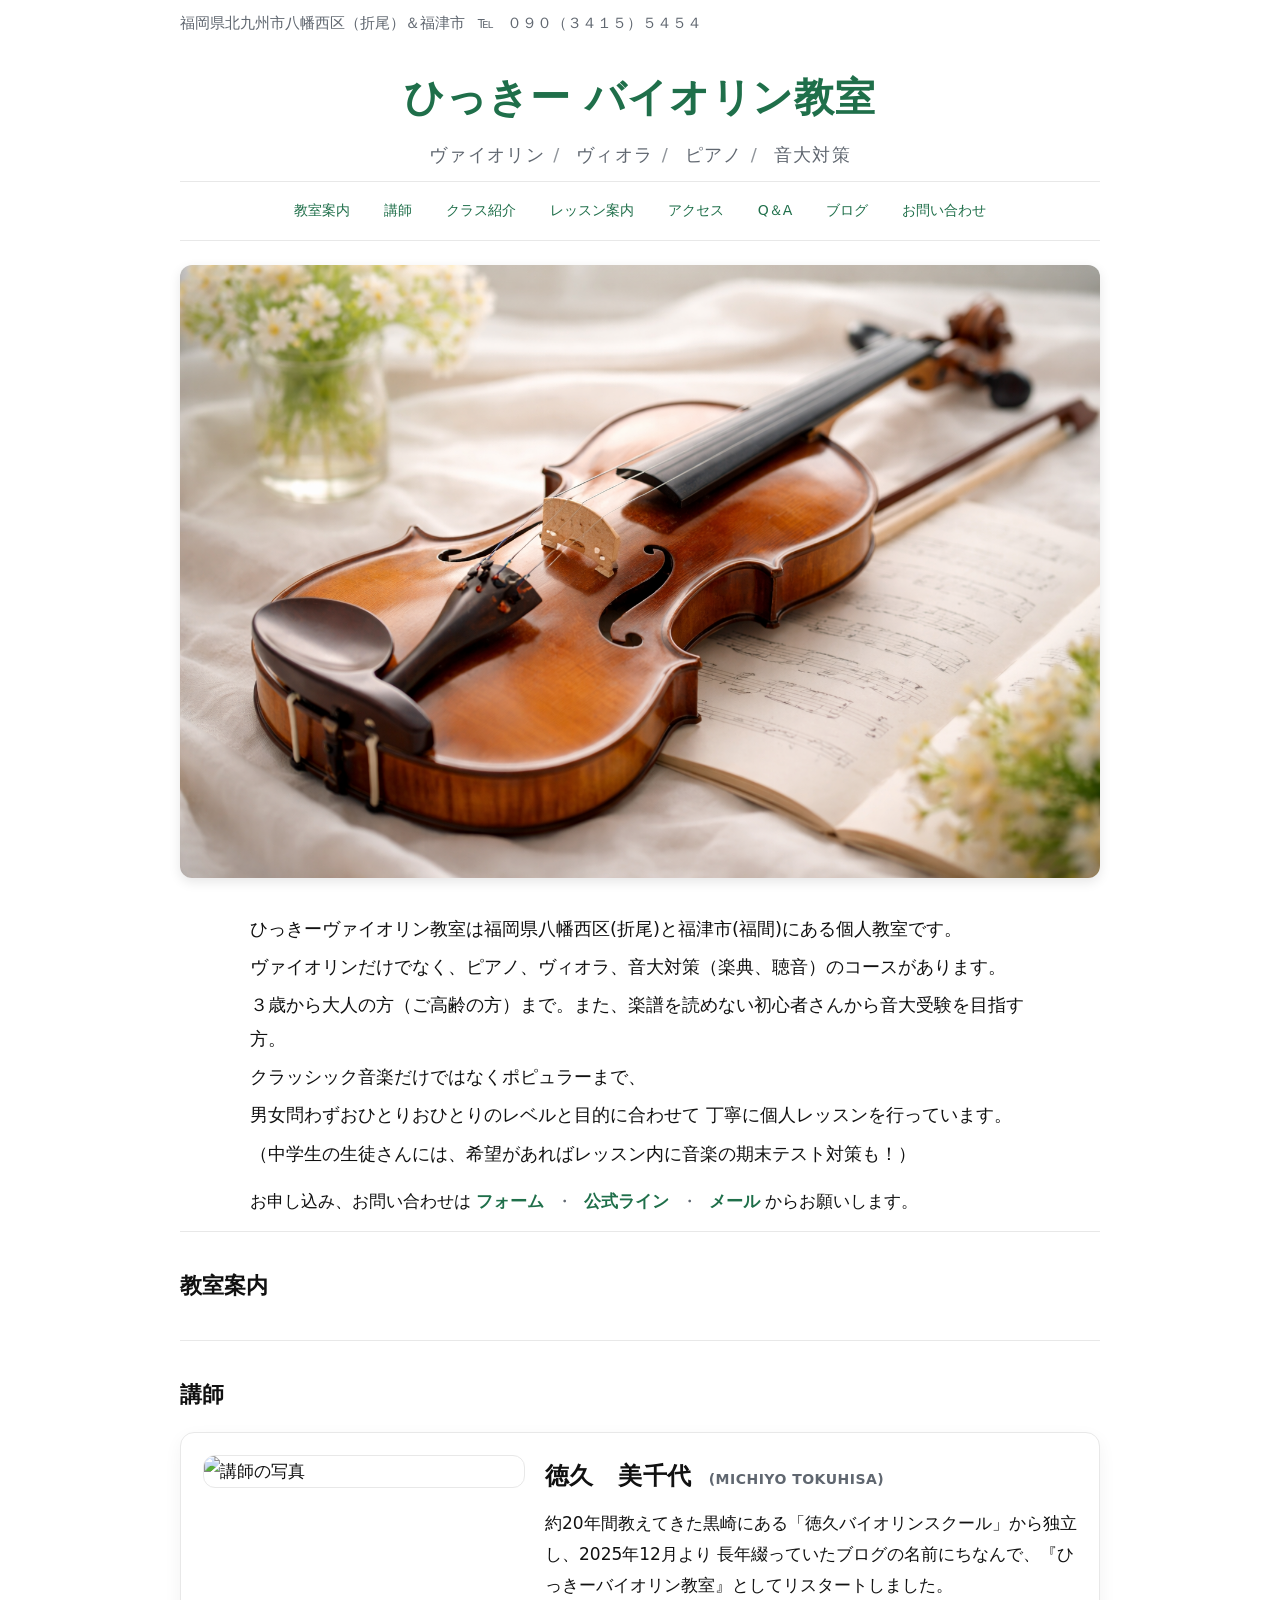
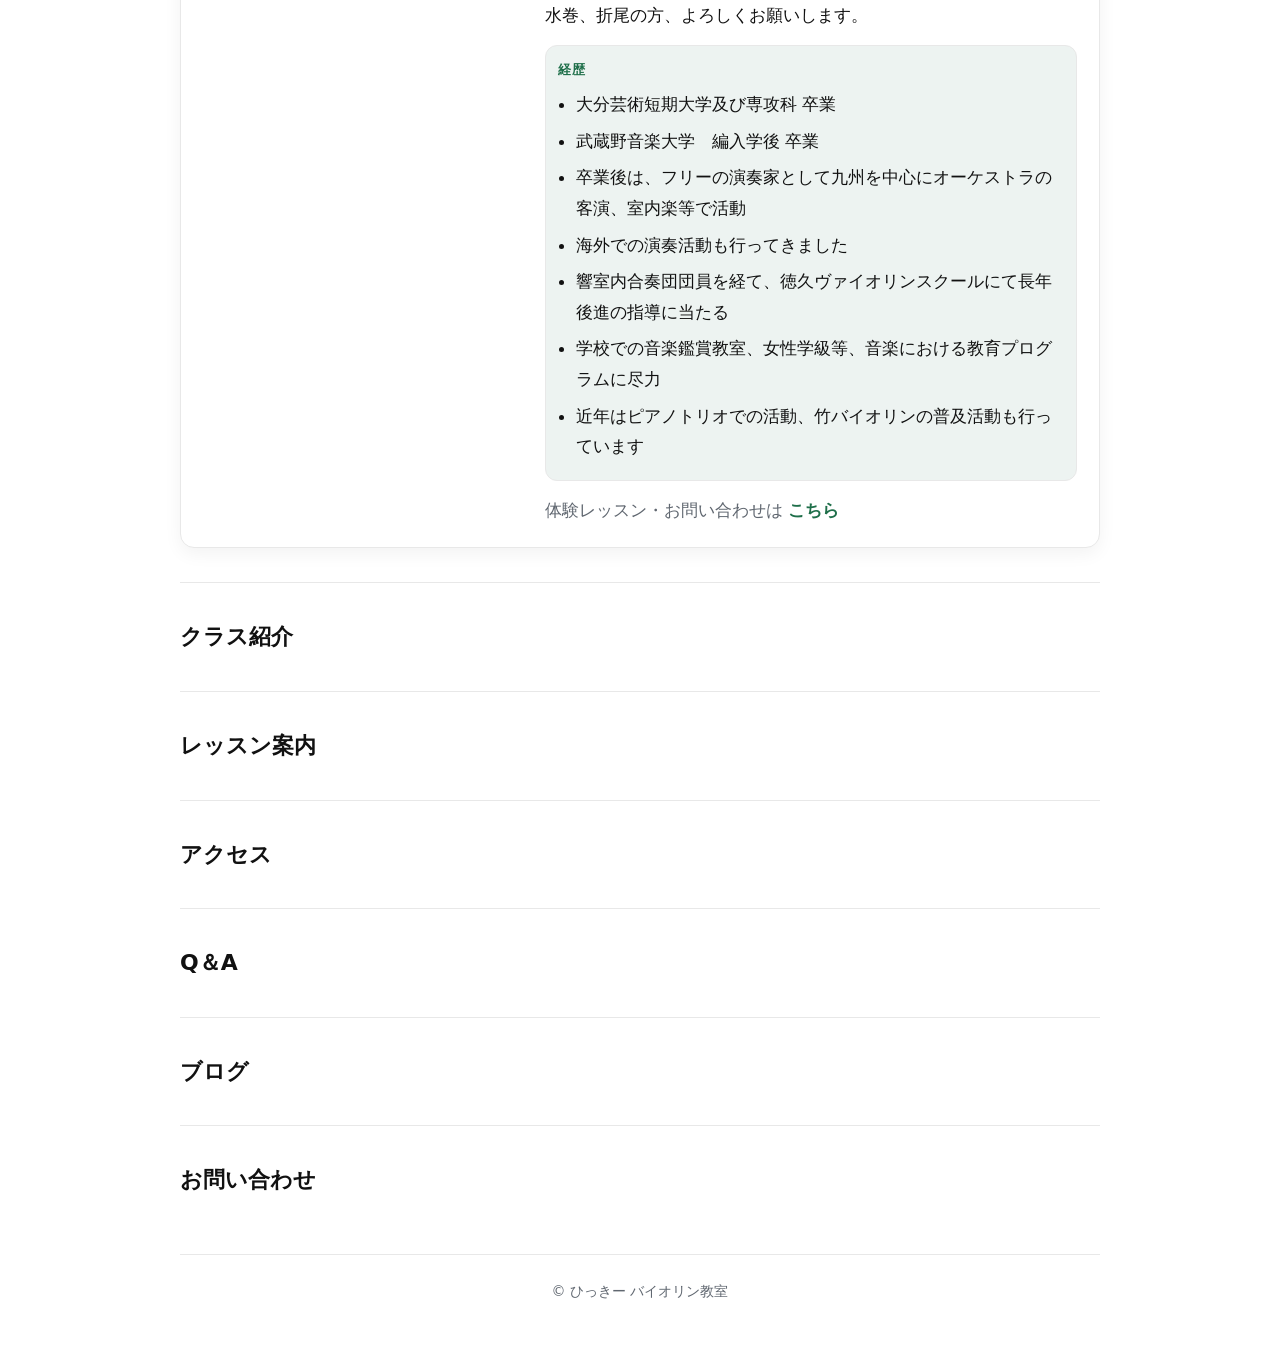
==== HP_violin/index.html @ 0fc48d3d "Add files via upload" ====
<!doctype html>
<html lang="ja">
<head>
  <meta charset="utf-8" />
  <meta name="viewport" content="width=device-width, initial-scale=1" />
  <title>ひっきー バイオリン教室</title>
  <link rel="stylesheet" href="style.css" />
</head>

<body>
  <!-- PDF上部の一行 -->
  <div class="topline">
    <span>福岡県北九州市八幡西区（折尾）＆福津市</span>
    <span class="sep">℡</span>
    <a href="tel:09034155454">０９０（３４１５）５４５４</a>
  </div>

  <main class="wrap">
    <!-- タイトル -->
    <header class="hero" id="top">
    <h1 class="title">ひっきー バイオリン教室</h1>
    <p class="course-line">
        <span>ヴァイオリン</span><span class="dot">/</span>
        <span>ヴィオラ</span><span class="dot">/</span>
        <span>ピアノ</span><span class="dot">/</span>
        <span>音大対策</span>
    </p>


    </header>

    <!-- 固定タブ（ここが常に表示される） -->
    <div class="tabbar" role="navigation" aria-label="ページ内メニュー">
    <nav class="menu">
        <a href="#about">教室案内</a>
        <a href="#teacher">講師</a>
        <a href="#classes">クラス紹介</a>
        <a href="#lesson">レッスン案内</a>
        <a href="#access">アクセス</a>
        <a href="#qa">Q＆A</a>
        <a href="#blog">ブログ</a>
        <a href="#contact">お問い合わせ</a>
    </nav>
    </div>

      <!-- バイオリン画像 -->
    <div class="hero-image">
    <img src="image/top_violin.png" alt="バイオリン">
    </div>

      <!-- PDFの導入文（改行多めで寄せる） -->
      <div class="intro">
        <p>
          ひっきーヴァイオリン教室は福岡県八幡西区(折尾)と福津市(福間)にある個人教室です。<br>
          ヴァイオリンだけでなく、ピアノ、ヴィオラ、音大対策（楽典、聴音）のコースがあります。<br>
          ３歳から大人の方（ご高齢の方）まで。また、楽譜を読めない初心者さんから音大受験を目指す方。<br>
          クラッシック音楽だけではなくポピュラーまで、<br>
          男女問わずおひとりおひとりのレベルと目的に合わせて
          丁寧に個人レッスンを行っています。<br>
          （中学生の生徒さんには、希望があればレッスン内に音楽の期末テスト対策も！）
        </p>

        <p class="contactline">
          お申し込み、お問い合わせは
          <a href="#contact">フォーム</a>
          <span class="dot">・</span>
          <a href="#contact">公式ライン</a>
          <span class="dot">・</span>
          <a href="mailto:example@example.com">メール</a>
          からお願いします。
        </p>
      </div>
    </header>

    <!-- 以降：未完成項目はタイトルだけ -->
    <section id="about" class="section">
      <h2>教室案内</h2>
    </section>

    <section id="teacher" class="section">
      <h2>講師</h2>

      <div class="teacher-card">
        <div class="teacher-photo" aria-hidden="true">
          <img src="image/teacher.jpg" alt="講師の写真">
        </div>

        <div class="teacher-body">
          <p class="teacher-name">
            徳久　美千代 <span class="teacher-en">(MICHIYO TOKUHISA)</span>
          </p>

          <p class="teacher-lead">
            約20年間教えてきた黒崎にある「徳久バイオリンスクール」から独立し、2025年12月より
            長年綴っていたブログの名前にちなんで、『ひっきーバイオリン教室』としてリスタートしました。<br>
            水巻、折尾の方、よろしくお願いします。
          </p>

          <div class="teacher-block">
            <p class="teacher-label">経歴</p>
            <ul class="teacher-list">
              <li>大分芸術短期大学及び専攻科 卒業</li>
              <li>武蔵野音楽大学　編入学後 卒業</li>
              <li>卒業後は、フリーの演奏家として九州を中心にオーケストラの客演、室内楽等で活動</li>
              <li>海外での演奏活動も行ってきました</li>
              <li>響室内合奏団団員を経て、徳久ヴァイオリンスクールにて長年後進の指導に当たる</li>
              <li>学校での音楽鑑賞教室、女性学級等、音楽における教育プログラムに尽力</li>
              <li>近年はピアノトリオでの活動、竹バイオリンの普及活動も行っています</li>
            </ul>
          </div>

          <p class="teacher-cta">
            体験レッスン・お問い合わせは <a href="#contact">こちら</a>
          </p>
        </div>
      </div>
    </section>


    <section id="classes" class="section">
      <h2>クラス紹介</h2>
    </section>

    <section id="lesson" class="section">
      <h2>レッスン案内</h2>
    </section>

    <section id="access" class="section">
      <h2>アクセス</h2>
    </section>

    <section id="qa" class="section">
      <h2>Q＆A</h2>
    </section>

    <section id="blog" class="section">
      <h2>ブログ</h2>
    </section>

    <section id="contact" class="section">
      <h2>お問い合わせ</h2>
    </section>

    <footer class="footer">
      <p>© ひっきー バイオリン教室</p>
    </footer>
  </main>

  <script>
    // 固定ヘッダーはないけど、リンクジャンプの見切れ対策として一応
    document.querySelectorAll("section[id]").forEach(sec => {
      sec.style.scrollMarginTop = "24px";
    });
  </script>
</body>
</html>
---- HP_violin/style.css ----
:root{
  --bg:#ffffff;
  --text:#111111;
  --muted:#606770;
  --line:#e8e8e8;
  --accent:#1f6f4a;   /* 深緑 */
  --max: 920px;
}

html{ scroll-behavior:smooth; }
body{
  margin:0;
  background:var(--bg);
  color:var(--text);
  font-family: system-ui, -apple-system, "Segoe UI", "Noto Sans JP",
               "Hiragino Kaku Gothic ProN", "Yu Gothic", "Meiryo", sans-serif;
  line-height:1.8;
  font-size: 16px; /* ←追加（全体の底上げ） */
}

/* PDF上部の一行 */
.topline{
  max-width:var(--max);
  margin:0 auto;
  padding:10px 16px 0;
  font-size:15px;
  color:var(--muted);
}
.topline a{ color:inherit; text-decoration:none; }
.topline a:hover{ text-decoration:underline; }
.sep{ margin:0 8px; }
.wrap{
  max-width:var(--max);
  margin:0 auto;
  padding:10px 16px 64px;
}

/* タイトル周り（中央寄せ） */
.hero{
  text-align:center;
  padding-top:8px;
}
.hero-image{
  text-align: center;
  margin: 24px 0;
}
.hero-image img{
  max-width: 100%;
  height: auto;
  border-radius: 12px;
  box-shadow: 0 4px 12px rgba(0,0,0,0.1);
}
.title{
  margin:6px 0 6px;
  font-size:40px;
  letter-spacing:.02em;
  color:var(--accent);
  font-weight:700;
}
.subtitle{
  margin:0 0 8px;
  color:var(--text);
  font-size:18px;
}

/* メニュー（PDFみたいに一行リンク） */
/* 固定タブバー */
.tabbar{
  position: sticky;
  top: 0;
  z-index: 50;
  background: rgba(255,255,255,.92);
  backdrop-filter: blur(8px);
  border-top: 1px solid var(--line);
  border-bottom: 1px solid var(--line);
}

/* メニュー（タブ） */
.menu{
  max-width: var(--max);
  margin: 0 auto;
  padding: 10px 16px;
  display: flex;
  flex-wrap: wrap;
  justify-content: center;
  gap: 14px;
  font-size: 14px;
}
.menu a{
  color: var(--accent);
  text-decoration: none;
  padding: 6px 10px;
  border-radius: 999px;
}
.menu a:hover{
  background: rgba(31, 111, 74, 0.1);
  color: var(--accent);
}

/* 固定バーに隠れないように */
.section{
  scroll-margin-top: 72px; /* タブバーの高さ目安 */
}


/* 導入文（読みやすい幅＆中央寄せのまま本文は左寄せ） */
.intro{
  max-width:720px;
  margin:0 auto;
  text-align:left;
  font-size:16px;
}
.intro p{ margin:0 0 12px; }
.contactline{
  margin-top:6px;
  font-size:15px;
}
.contactline a{
  color:var(--accent);
  text-decoration:none;
  font-weight:600;
}
.contactline a:hover{ text-decoration:underline; }
.dot{ margin:0 6px; color:var(--muted); }

/* 下のセクションはタイトルだけ（余白だけ確保） */
.section{
  padding:34px 0;
  border-top:1px solid var(--line);
  text-align:left;
}
.section h2{
  margin:0;
  font-size:22px;
  font-weight:700;
}

/* フッター */
.footer{
  padding-top:24px;
  color:var(--muted);
  font-size:14px;
  border-top:1px solid var(--line);
  margin-top:20px;
}
.footer p{ margin:0; text-align:center; }

.course-line{
  margin: 0 0 10px;
  font-size: 18px;          /* さらに小さめ */
  color: var(--muted);
  letter-spacing: .08em;
}
.course-line .dot{
  margin: 0 8px;
  color: color-mix(in srgb, var(--muted) 70%, #fff);
}

/* PC表示だけ：改行は残しつつ、読みやすく整える */
@media (min-width: 900px){
  body { font-size: 17px; }   /* PCは少し大きく */

  .intro{
    font-size: 18px;      /* 17〜19で好み調整OK */
    line-height: 1.9;     /* 少しゆったり */
  }

  /* 段落間の余白を整える（詰めすぎない） */
  .intro p{
    margin: 0 0 14px;
  }

  /* <br> は残す。ただし“改行の間隔”を少しだけ詰める */
  .intro br{
    display: block;
    content: "";
    margin-top: 4px;      /* 3〜6pxで調整 */
  }

  /* 導入文が長いので、最大幅を少し広げて読みやすく */
  .intro{
    max-width: 780px;     /* 720→少し広げる */
  }

  .contactline{
    font-size: 17px;     /* 16〜18で好み調整 */
    line-height: 1.9;
  }
  .contactline a{
    font-weight: 700;    /* 少し強くして目に入りやすく */
  }
}

/* --- Teacher section --- */
.teacher-card{
  margin-top: 18px;
  display: grid;
  gap: 18px;
  align-items: start;
  padding: 18px;
  border: 1px solid var(--line);
  border-radius: 14px;
  background: #fff;
  box-shadow: 0 6px 18px rgba(0,0,0,.05);
}

.teacher-photo img{
  width: 100%;
  height: auto;
  display: block;
  border-radius: 12px;
  border: 1px solid var(--line);
}

.teacher-name{
  margin: 0 0 10px;
  font-weight: 800;
  letter-spacing: .02em;
  font-size: 22px;
}

.teacher-en{
  font-weight: 700;
  color: var(--muted);
  font-size: 14px;
  margin-left: 8px;
}

.teacher-lead{
  margin: 0 0 14px;
  color: var(--text);
}

.teacher-block{
  padding: 12px 12px;
  border: 1px solid var(--line);
  border-radius: 12px;
  background: color-mix(in srgb, #fff 92%, var(--accent));
}

.teacher-label{
  margin: 0 0 8px;
  font-weight: 800;
  color: var(--accent);
  letter-spacing: .06em;
  font-size: 13px;
}

.teacher-list{
  margin: 0;
  padding-left: 18px;
  color: var(--text);
}

.teacher-list li{
  margin: 0 0 6px;
}

.teacher-cta{
  margin: 14px 0 0;
  color: var(--muted);
}

.teacher-cta a{
  color: var(--accent);
  font-weight: 700;
  text-decoration: none;
}
.teacher-cta a:hover{ text-decoration: underline; }

@media (min-width: 900px){
  .teacher-card{
    grid-template-columns: 320px 1fr;
    padding: 22px;
    gap: 22px;
  }
  .teacher-name{ font-size: 24px; }
}
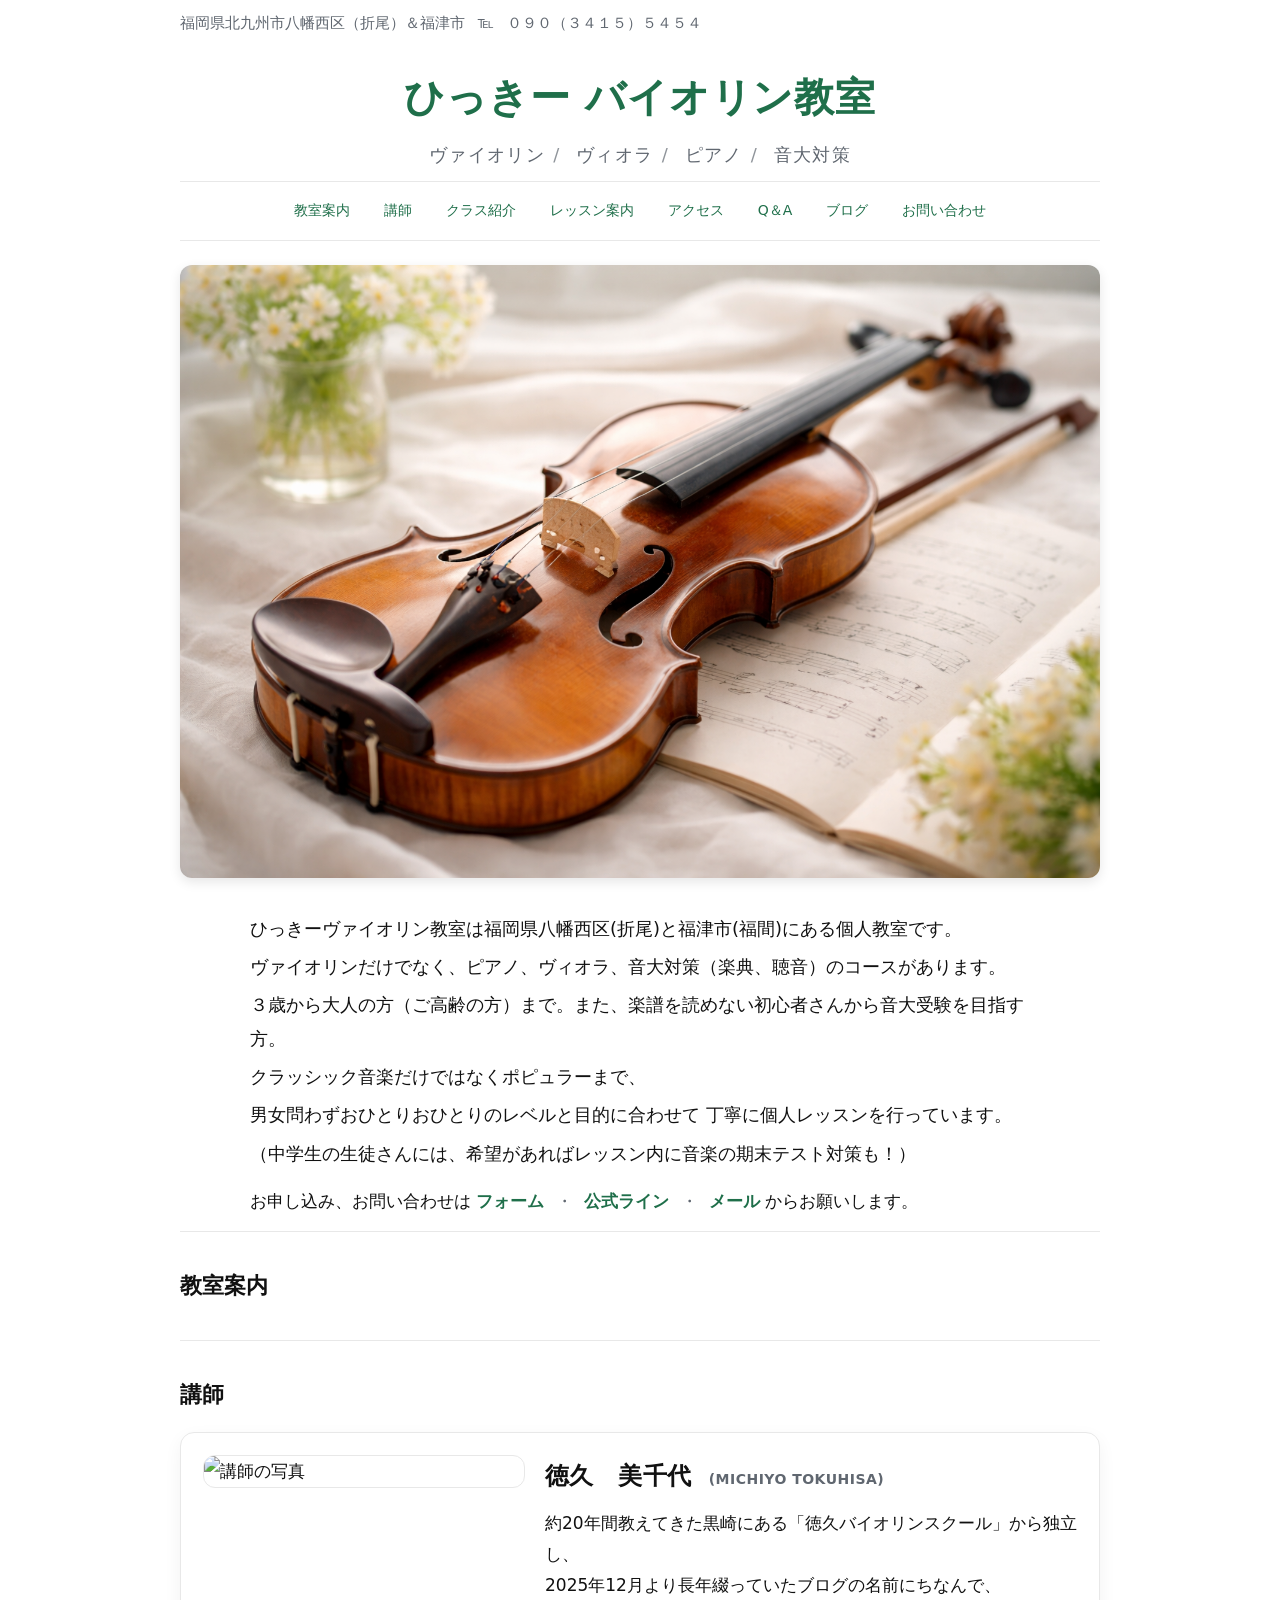
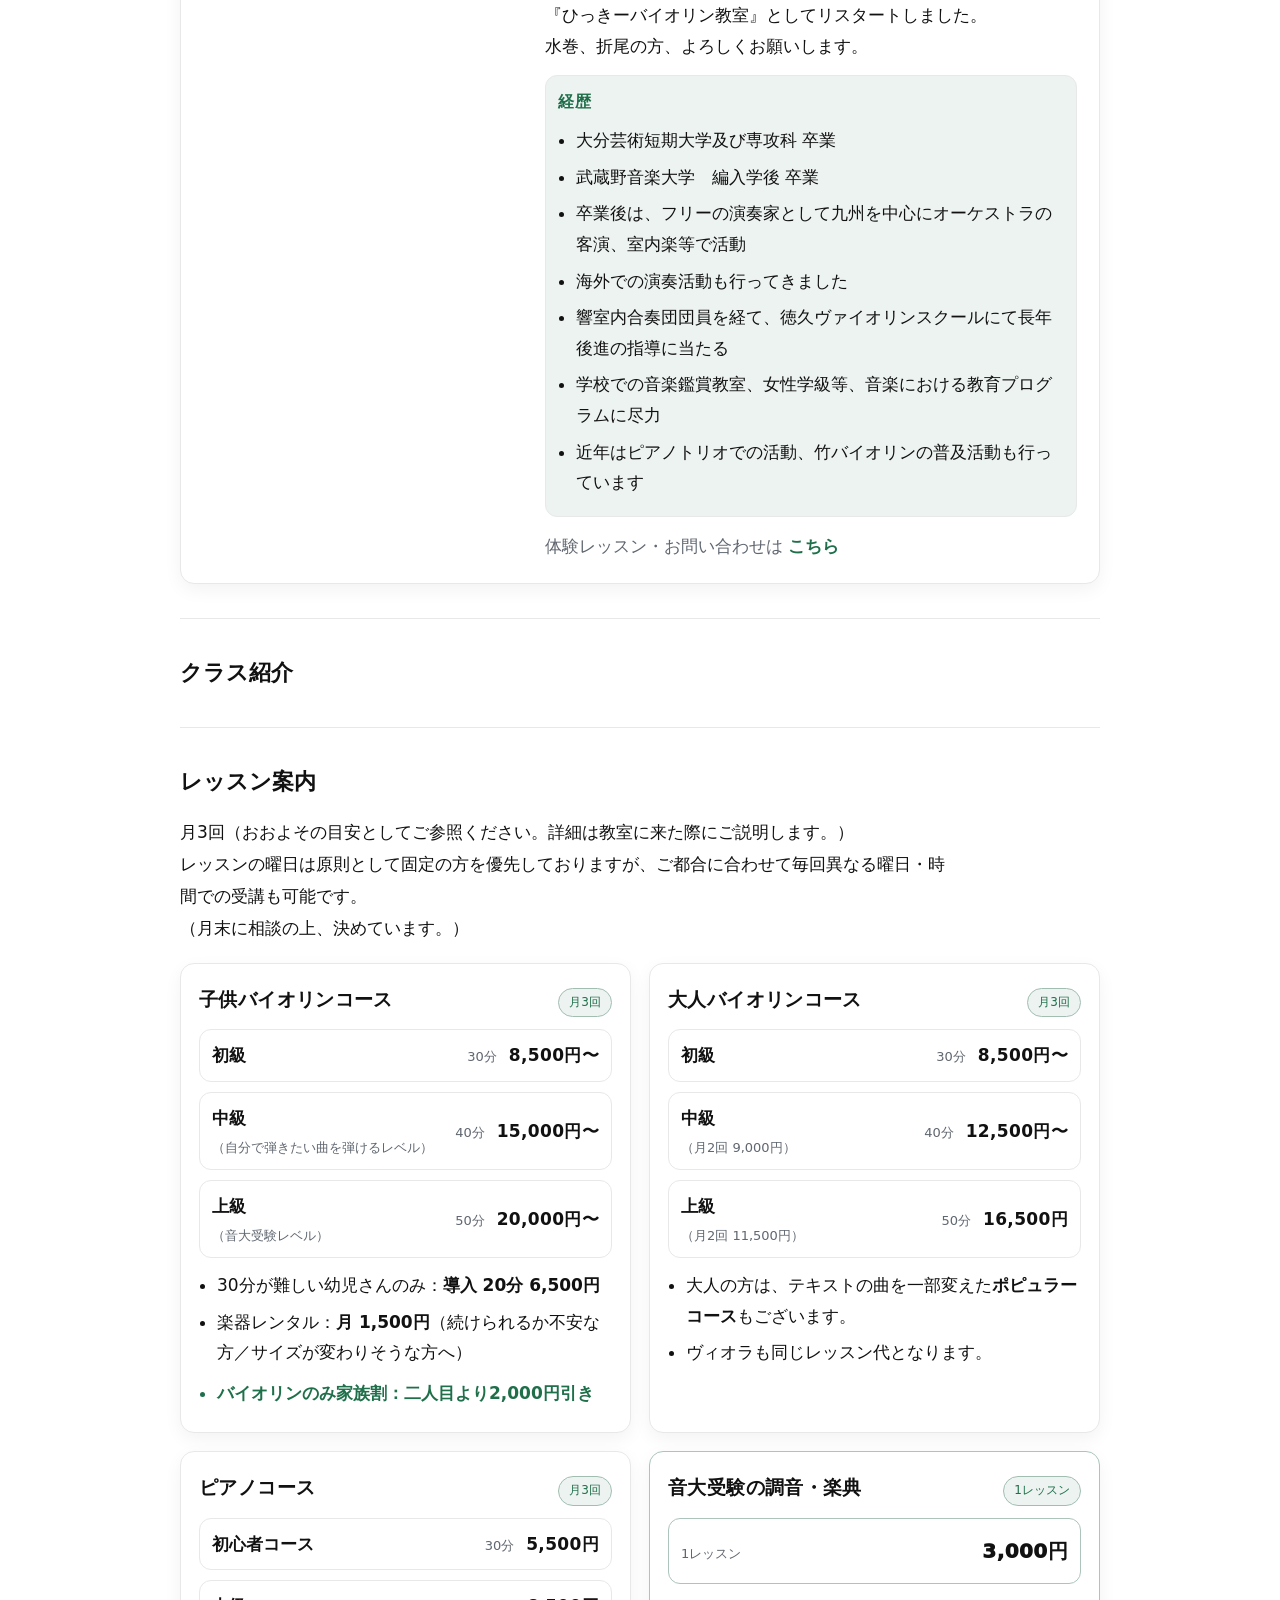
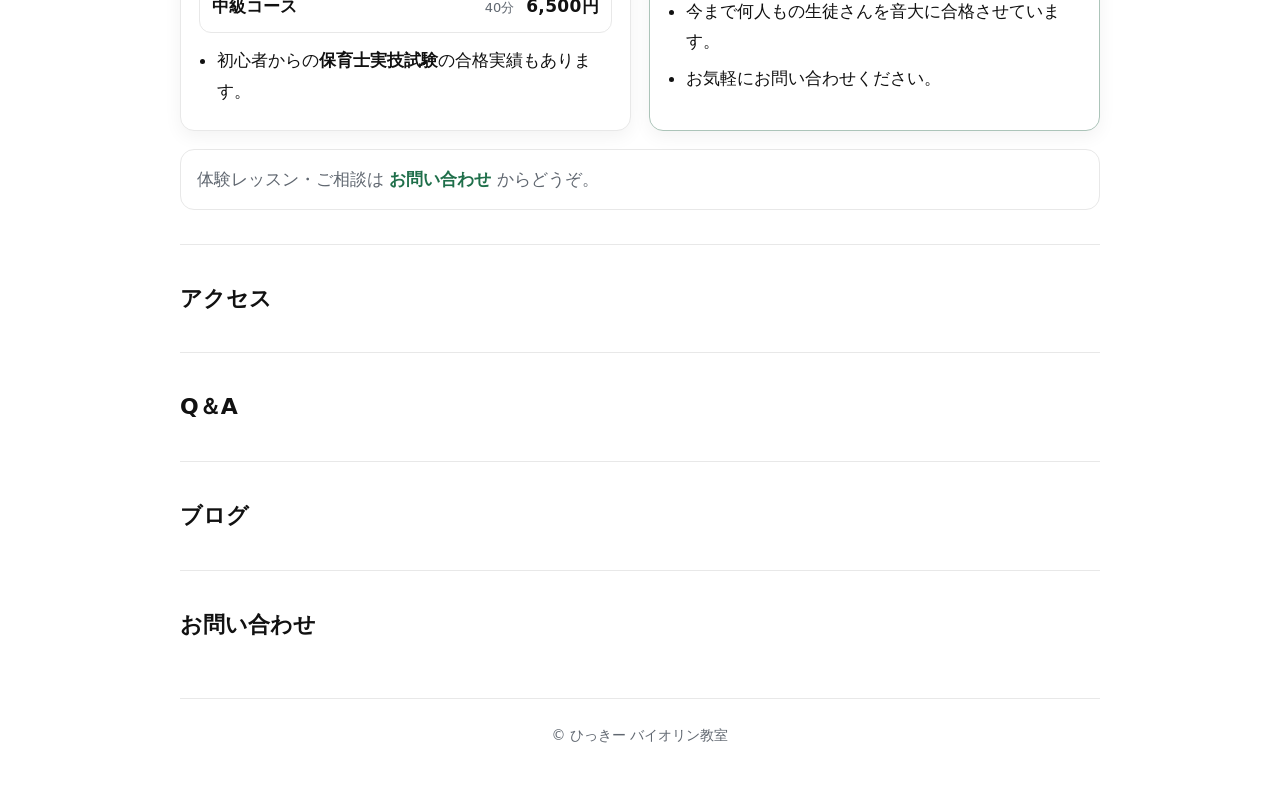
==== commit 10268aee: "レッスン代を作成" ====
--- a/HP_violin/index.html
+++ b/HP_violin/index.html
@@ -91,8 +91,9 @@
           </p>
 
           <p class="teacher-lead">
-            約20年間教えてきた黒崎にある「徳久バイオリンスクール」から独立し、2025年12月より
-            長年綴っていたブログの名前にちなんで、『ひっきーバイオリン教室』としてリスタートしました。<br>
+            約20年間教えてきた黒崎にある「徳久バイオリンスクール」から独立し、<br>
+            2025年12月より長年綴っていたブログの名前にちなんで、<br>
+            『ひっきーバイオリン教室』としてリスタートしました。<br>
             水巻、折尾の方、よろしくお願いします。
           </p>
 
@@ -123,7 +124,171 @@
 
     <section id="lesson" class="section">
       <h2>レッスン案内</h2>
-    </section>
+
+      <div class="lesson-wrap">
+        <p class="lesson-lead">
+          月3回（おおよその目安としてご参照ください。詳細は教室に来た際にご説明します。）<br>
+          レッスンの曜日は原則として固定の方を優先しておりますが、ご都合に合わせて毎回異なる曜日・時間での受講も可能です。<br>
+          （月末に相談の上、決めています。）
+        </p>
+
+        <div class="lesson-grid">
+          <!-- 子供 -->
+          <article class="lesson-card">
+            <div class="lesson-head">
+              <h3>子供バイオリンコース</h3>
+              <span class="badge">月3回</span>
+            </div>
+
+            <div class="price-table">
+              <div class="price-row">
+                <div class="price-left">
+                  <div class="price-title">初級</div>
+                </div>
+                <div class="price-right">
+                  <span class="price-time">30分</span>
+                  <span class="price-money">8,500円〜</span>
+                </div>
+              </div>
+
+              <div class="price-row">
+                <div class="price-left">
+                  <div class="price-title">中級</div>
+                  <div class="price-note">（自分で弾きたい曲を弾けるレベル）</div>
+                </div>
+                <div class="price-right">
+                  <span class="price-time">40分</span>
+                  <span class="price-money">15,000円〜</span>
+                </div>
+              </div>
+
+              <div class="price-row">
+                <div class="price-left">
+                  <div class="price-title">上級</div>
+                  <div class="price-note">（音大受験レベル）</div>
+                </div>
+                <div class="price-right">
+                  <span class="price-time">50分</span>
+                  <span class="price-money">20,000円〜</span>
+                </div>
+              </div>
+            </div>
+
+            <ul class="lesson-notes">
+              <li>30分が難しい幼児さんのみ：<b>導入 20分 6,500円</b></li>
+              <li>楽器レンタル：<b>月 1,500円</b>（続けられるか不安な方／サイズが変わりそうな方へ）</li>
+              <li class="strong">バイオリンのみ家族割：<b>二人目より2,000円引き</b></li>
+            </ul>
+          </article>
+
+          <!-- 大人 -->
+          <article class="lesson-card">
+            <div class="lesson-head">
+              <h3>大人バイオリンコース</h3>
+              <span class="badge">月3回</span>
+            </div>
+
+            <div class="price-table">
+              <div class="price-row">
+                <div class="price-left">
+                  <div class="price-title">初級</div>
+                </div>
+                <div class="price-right">
+                  <span class="price-time">30分</span>
+                  <span class="price-money">8,500円〜</span>
+                </div>
+              </div>
+
+              <div class="price-row">
+                <div class="price-left">
+                  <div class="price-title">中級</div>
+                  <div class="price-note">（月2回 9,000円）</div>
+                </div>
+                <div class="price-right">
+                  <span class="price-time">40分</span>
+                  <span class="price-money">12,500円〜</span>
+                </div>
+              </div>
+
+              <div class="price-row">
+                <div class="price-left">
+                  <div class="price-title">上級</div>
+                  <div class="price-note">（月2回 11,500円）</div>
+                </div>
+                <div class="price-right">
+                  <span class="price-time">50分</span>
+                  <span class="price-money">16,500円</span>
+                </div>
+              </div>
+            </div>
+
+            <ul class="lesson-notes">
+              <li>大人の方は、テキストの曲を一部変えた<b>ポピュラーコース</b>もございます。</li>
+              <li>ヴィオラも同じレッスン代となります。</li>
+            </ul>
+          </article>
+
+          <!-- ピアノ -->
+          <article class="lesson-card">
+            <div class="lesson-head">
+              <h3>ピアノコース</h3>
+              <span class="badge">月3回</span>
+            </div>
+
+            <div class="price-table">
+              <div class="price-row">
+                <div class="price-left">
+                  <div class="price-title">初心者コース</div>
+                </div>
+                <div class="price-right">
+                  <span class="price-time">30分</span>
+                  <span class="price-money">5,500円</span>
+                </div>
+              </div>
+
+              <div class="price-row">
+                <div class="price-left">
+                  <div class="price-title">中級コース</div>
+                </div>
+                <div class="price-right">
+                  <span class="price-time">40分</span>
+                  <span class="price-money">6,500円</span>
+                </div>
+              </div>
+            </div>
+
+            <ul class="lesson-notes">
+              <li>初心者からの<b>保育士実技試験</b>の合格実績もあります。</li>
+            </ul>
+          </article>
+
+          <!-- 音大対策 -->
+          <article class="lesson-card lesson-card-accent">
+            <div class="lesson-head">
+              <h3>音大受験の調音・楽典</h3>
+              <span class="badge">1レッスン</span>
+            </div>
+
+            <div class="lesson-bigprice">
+              <span class="lesson-bigprice-label">1レッスン</span>
+              <span class="lesson-bigprice-money">3,000円</span>
+            </div>
+
+            <ul class="lesson-notes">
+              <li>今まで何人もの生徒さんを音大に合格させています。</li>
+              <li>お気軽にお問い合わせください。</li>
+            </ul>
+          </article>
+        </div>
+
+        <div class="lesson-cta">
+          <p class="lesson-cta-text">
+            体験レッスン・ご相談は <a href="#contact">お問い合わせ</a> からどうぞ。
+          </p>
+        </div>
+      </div>
+    </section>
+
 
     <section id="access" class="section">
       <h2>アクセス</h2>
--- a/HP_violin/style.css
+++ b/HP_violin/style.css
@@ -240,10 +240,10 @@
 
 .teacher-label{
   margin: 0 0 8px;
-  font-weight: 800;
+  font-weight: 1000;
   color: var(--accent);
   letter-spacing: .06em;
-  font-size: 13px;
+  font-size: 16px;
 }
 
 .teacher-list{
@@ -277,5 +277,179 @@
   .teacher-name{ font-size: 24px; }
 }
 
-
-
+/* --- Lesson section --- */
+.lesson-wrap{
+  margin-top: 14px;
+  max-width: 920px;
+}
+
+.lesson-lead{
+  max-width: 780px;
+  margin: 0 0 18px;
+  color: var(--text);
+  line-height: 1.9;
+}
+
+.lesson-grid{
+  display: grid;
+  gap: 16px;
+}
+
+.lesson-card{
+  border: 1px solid var(--line);
+  border-radius: 14px;
+  background: #fff;
+  padding: 16px;
+  box-shadow: 0 6px 18px rgba(0,0,0,.05);
+}
+
+.lesson-card-accent{
+  border-color: color-mix(in srgb, var(--accent) 30%, var(--line));
+  background: #fff; /* 他と同じ背景 */
+}
+
+
+.lesson-head{
+  display: flex;
+  align-items: baseline;
+  justify-content: space-between;
+  gap: 10px;
+  margin-bottom: 12px;
+}
+
+.lesson-head h3{
+  margin: 0;
+  font-size: 18px;
+  letter-spacing: .02em;
+}
+
+.badge{
+  font-size: 12px;
+  color: var(--accent);
+  border: 1px solid color-mix(in srgb, var(--accent) 35%, var(--line));
+  background: color-mix(in srgb, #fff 92%, var(--accent));
+  padding: 3px 10px;
+  border-radius: 999px;
+  white-space: nowrap;
+}
+
+.price-table{
+  display: grid;
+  gap: 10px;
+  margin-top: 4px;
+}
+
+.price-row{
+  display: flex;
+  justify-content: space-between;
+  align-items: center;
+  gap: 12px;
+  padding: 10px 12px;
+  border: 1px solid var(--line);
+  border-radius: 12px;
+  background: #fff;
+}
+
+.price-left{
+  min-width: 0;
+}
+
+.price-title{
+  font-weight: 800;
+}
+
+.price-note{
+  margin-top: 2px;
+  font-size: 13px;
+  color: var(--muted);
+}
+
+.price-right{
+  display: flex;
+  align-items: baseline;
+  gap: 12px;
+  white-space: nowrap;
+}
+
+.price-time{
+  font-size: 13px;
+  color: var(--muted);
+}
+
+.price-money{
+  font-weight: 900;
+  letter-spacing: .02em;
+}
+
+.lesson-notes{
+  margin: 12px 0 0;
+  padding-left: 18px;
+  color: var(--text);
+}
+
+.lesson-notes li{
+  margin: 0 0 6px;
+}
+
+.lesson-notes .strong{
+  margin-top: 10px;
+  color: var(--accent);
+  font-weight: 800;
+}
+
+.lesson-bigprice{
+  display: flex;
+  align-items: baseline;
+  justify-content: space-between;
+  gap: 10px;
+  padding: 14px 12px;
+  border-radius: 12px;
+  border: 1px solid color-mix(in srgb, var(--accent) 30%, var(--line));
+  background: rgba(255,255,255,.9);
+}
+
+.lesson-bigprice-label{
+  color: var(--muted);
+  font-size: 13px;
+}
+
+.lesson-bigprice-money{
+  font-weight: 1000;
+  font-size: 20px;
+  letter-spacing: .02em;
+}
+
+.lesson-cta{
+  margin-top: 18px;
+  padding: 14px 16px;
+  border: 1px solid var(--line);
+  border-radius: 14px;
+  background: #fff;
+}
+
+.lesson-cta-text{
+  margin: 0;
+  color: var(--muted);
+}
+
+.lesson-cta a{
+  color: var(--accent);
+  font-weight: 800;
+  text-decoration: none;
+}
+.lesson-cta a:hover{ text-decoration: underline; }
+
+@media (min-width: 900px){
+  .lesson-grid{
+    grid-template-columns: 1fr 1fr;
+    gap: 18px;
+  }
+  .lesson-card{
+    padding: 18px;
+  }
+  .lesson-head h3{
+    font-size: 19px;
+  }
+}
+
+
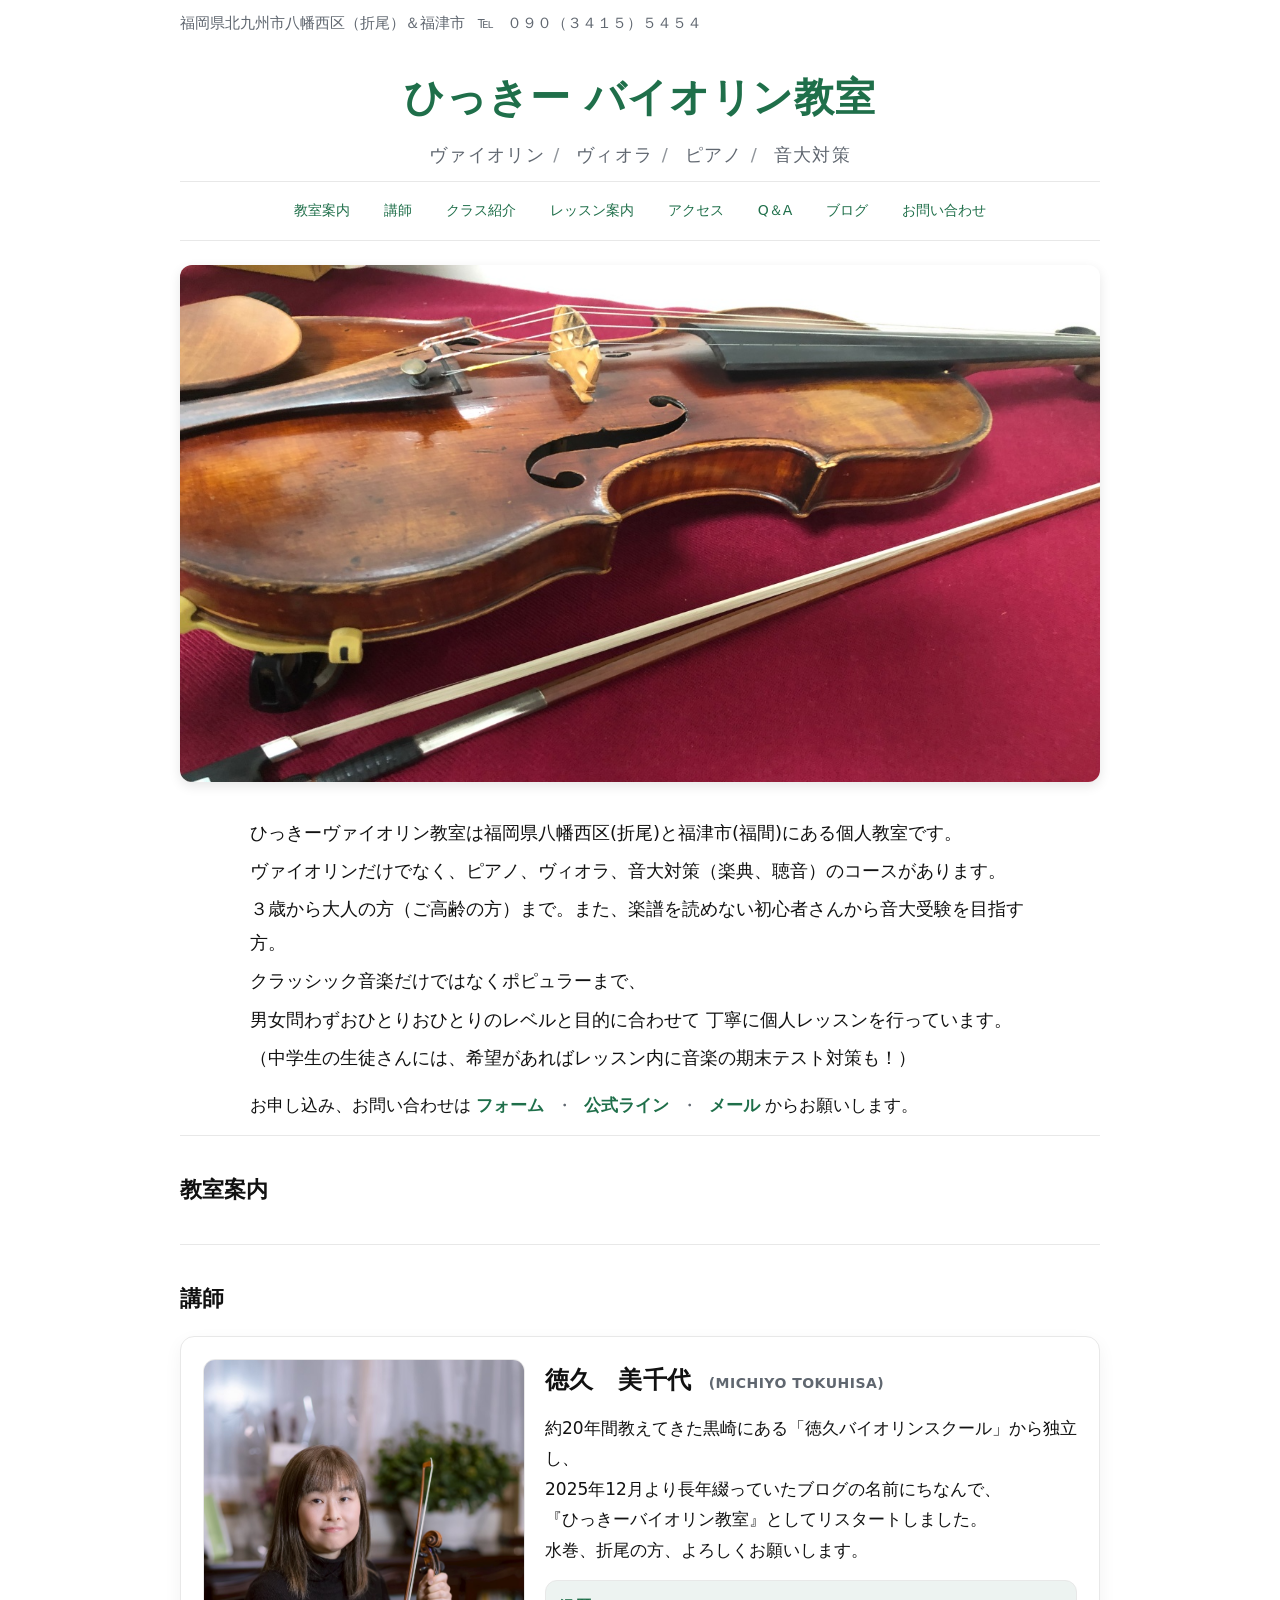
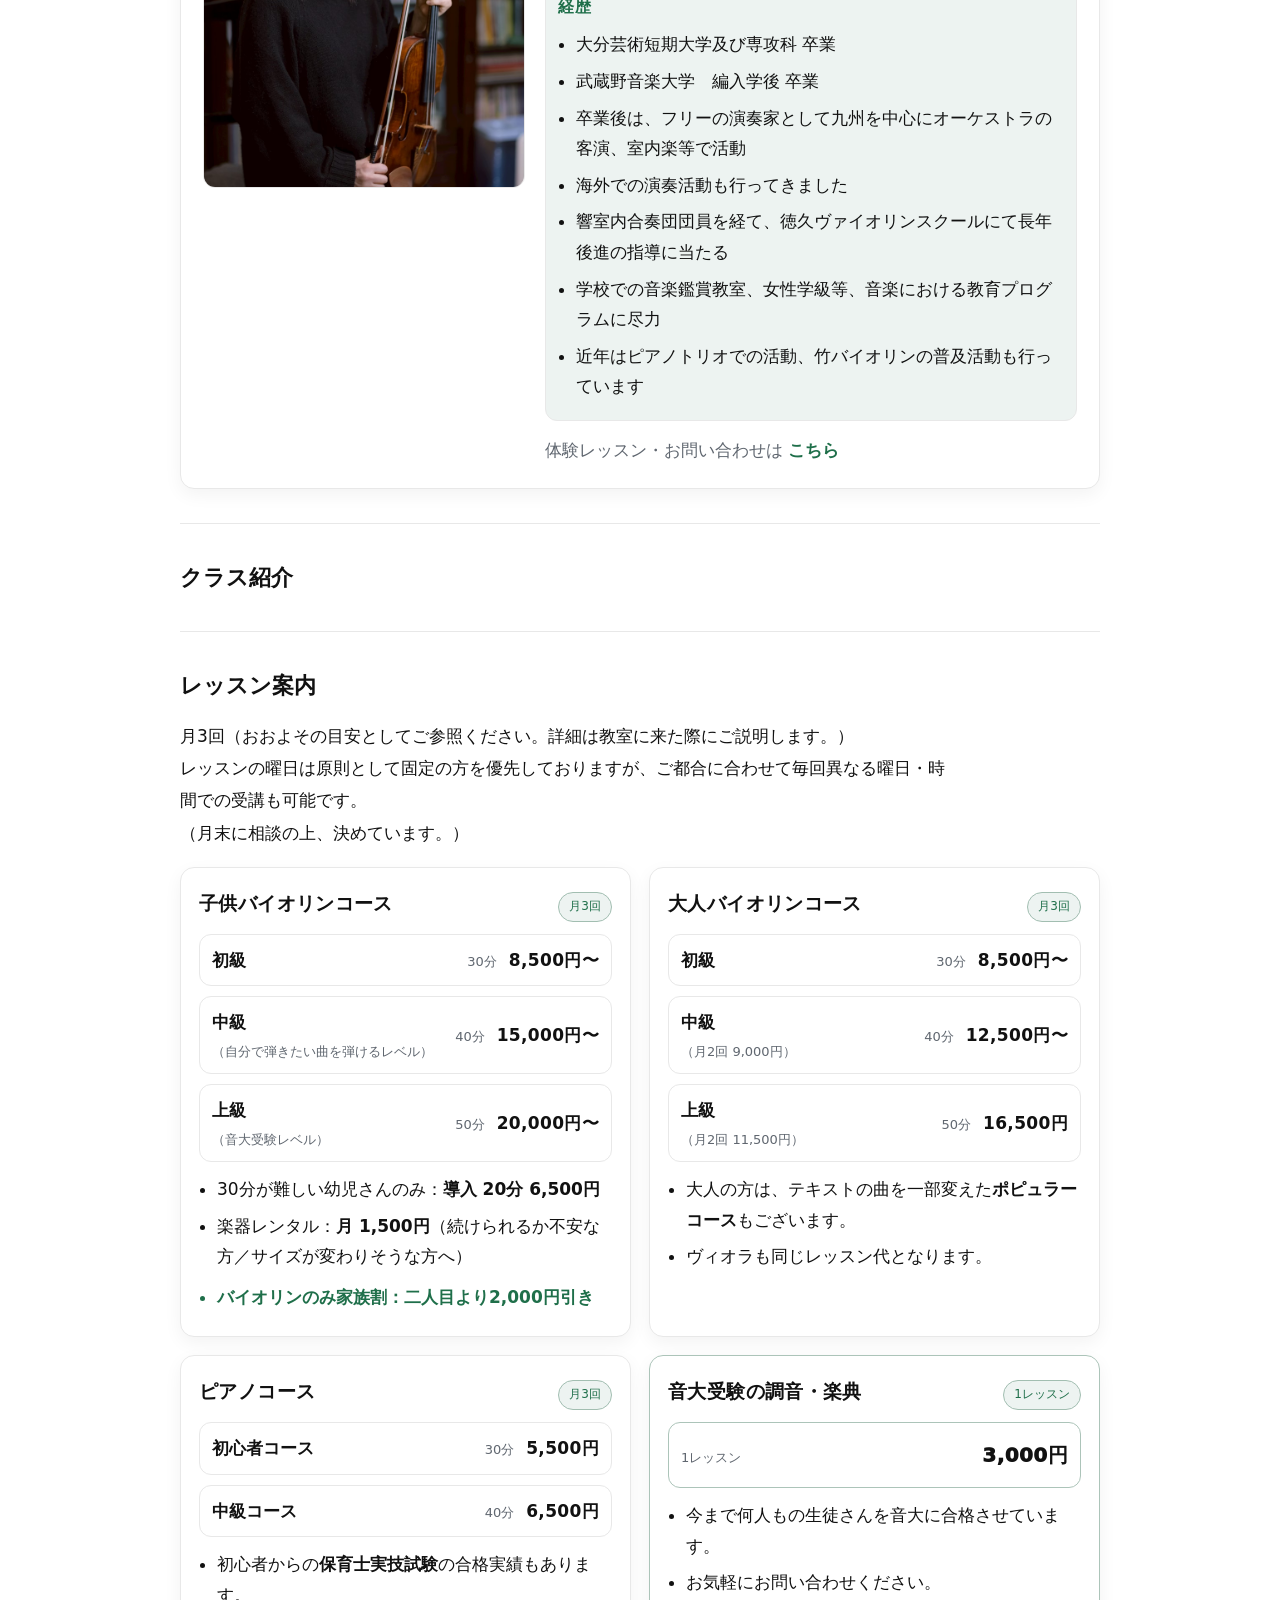
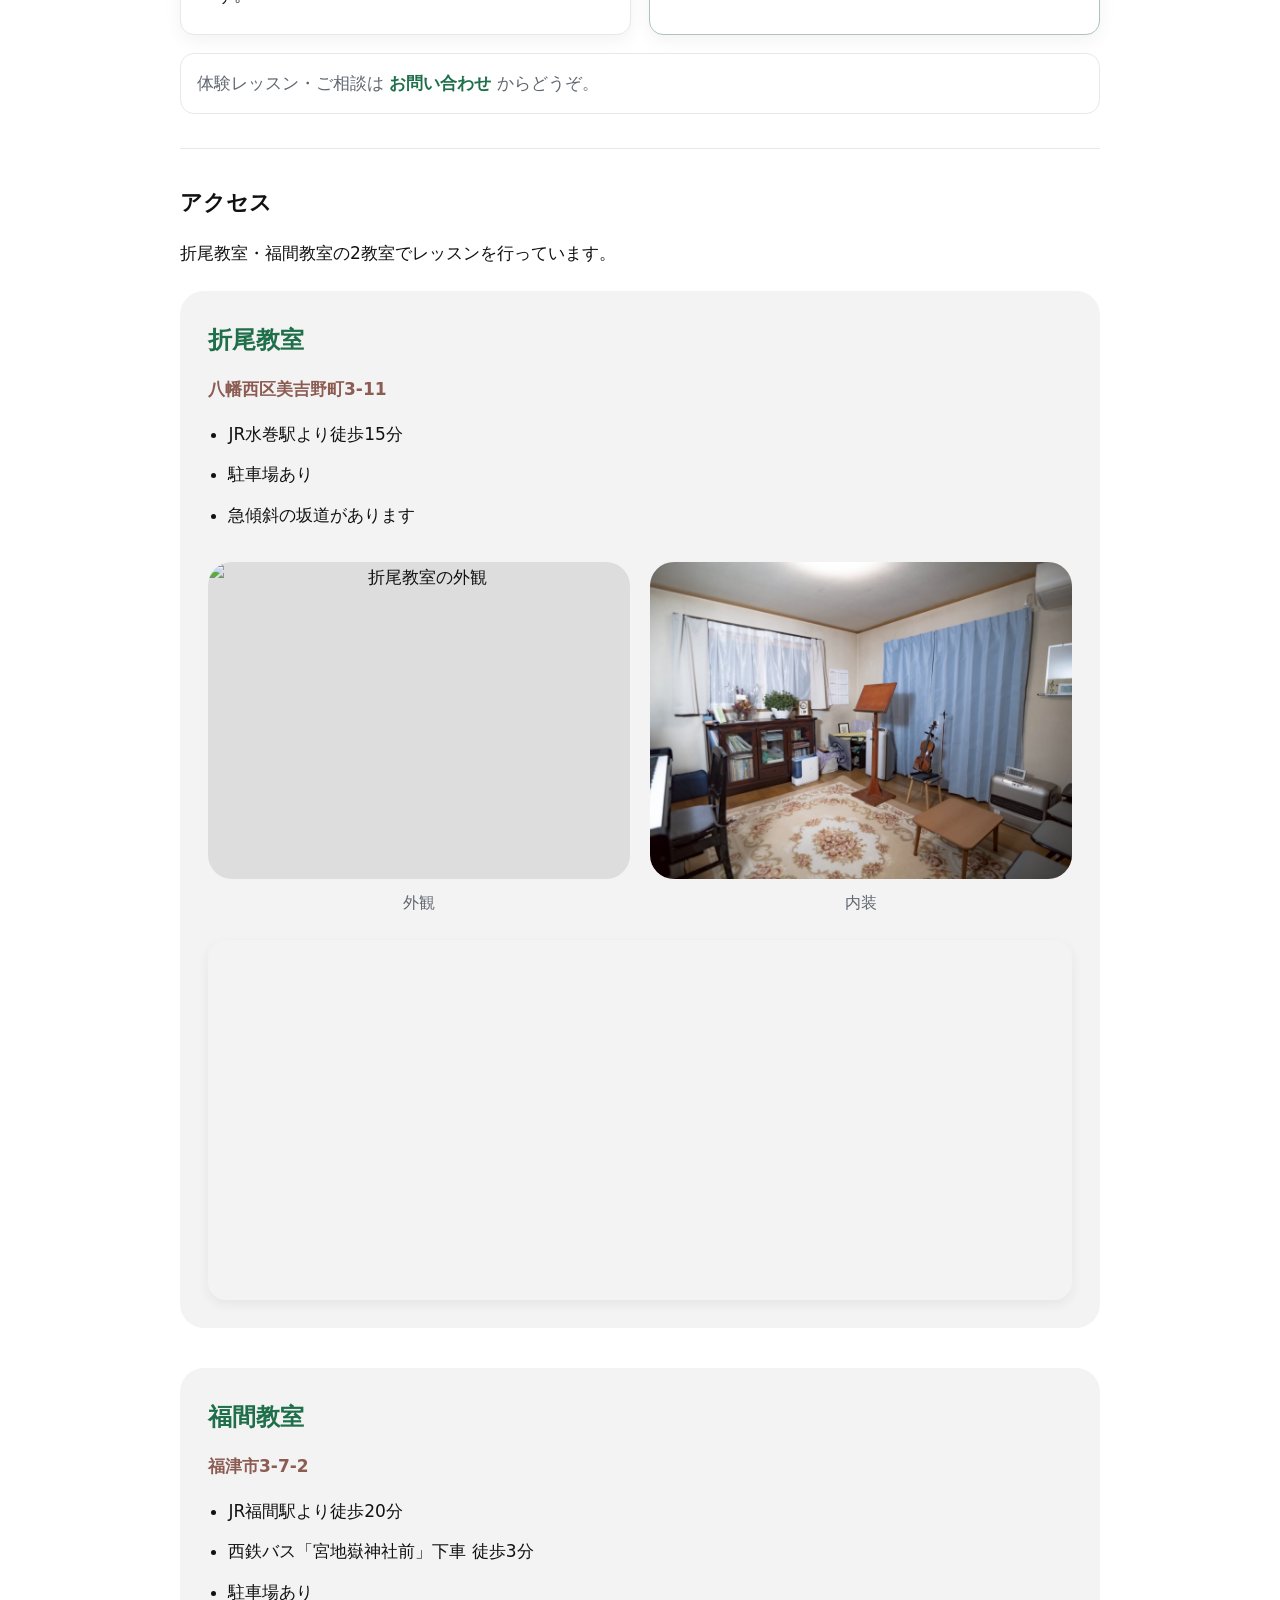
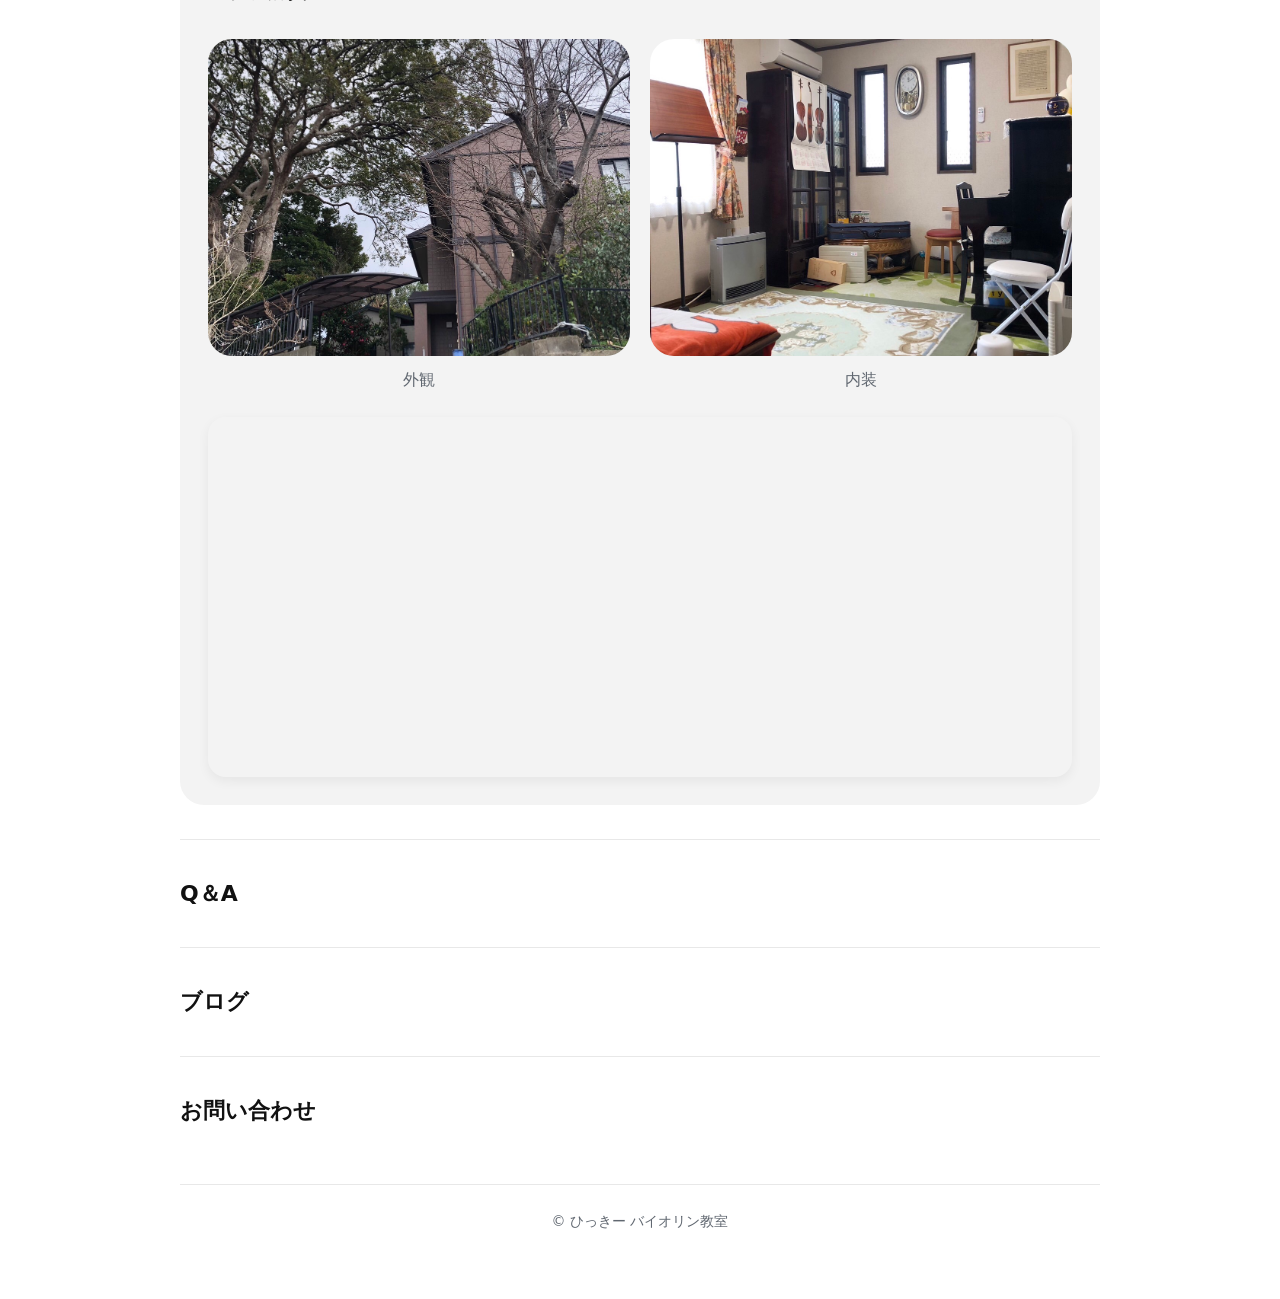
==== commit efe4fce9: "アクセスを追加" ====
--- a/HP_violin/index.html
+++ b/HP_violin/index.html
@@ -45,7 +45,7 @@
 
       <!-- バイオリン画像 -->
     <div class="hero-image">
-    <img src="image/top_violin.png" alt="バイオリン">
+    <img src="image/violin.png" alt="バイオリン">
     </div>
 
       <!-- PDFの導入文（改行多めで寄せる） -->
@@ -82,7 +82,7 @@
 
       <div class="teacher-card">
         <div class="teacher-photo" aria-hidden="true">
-          <img src="image/teacher.jpg" alt="講師の写真">
+          <img src="image/teacher.JPG" alt="講師の写真">
         </div>
 
         <div class="teacher-body">
@@ -292,6 +292,86 @@
 
     <section id="access" class="section">
       <h2>アクセス</h2>
+
+      <p class="access-lead">
+        折尾教室・福間教室の2教室でレッスンを行っています。<br>
+      </p>
+
+      <div class="access-grid">
+        <!-- 折尾教室 -->
+        <article class="access-card">
+          <div class="access-body">
+            <h3 class="access-name">折尾教室</h3>
+            <p class="access-address">八幡西区美吉野町3-11</p>
+
+            <ul class="access-list">
+              <li>JR水巻駅より徒歩15分</li>
+              <li>駐車場あり</li>
+              <li>急傾斜の坂道があります</li>
+            </ul>
+          </div>
+
+          <div class="access-photos two">
+            <figure class="access-photo-item">
+              <img src="image/orio-outside.jpeg" alt="折尾教室の外観">
+              <figcaption>外観</figcaption>
+            </figure>
+            <figure class="access-photo-item">
+              <img src="image/orio-inside.JPG" alt="折尾教室の内装">
+              <figcaption>内装</figcaption>
+            </figure>
+          </div>
+
+          <div class="access-map">
+            <iframe
+              src="https://www.google.com/maps/embed?pb=!1m18!1m12!1m3!1d3313.392529629147!2d130.7018900747755!3d33.85377342818557!2m3!1f0!2f0!3f0!3m2!1i1024!2i768!4f13.1!3m3!1m2!1s0x3543c8dd1123e09f%3A0xff519459af72a711!2z44Gy44Gj44GN44O844OQ44Kk44Kq44Oq44Oz5pWZ5a6kKOaKmOWwvik!5e0!3m2!1sja!2sjp!4v1773119878352!5m2!1sja!2sjp"
+              width="100%"
+              height="260"
+              style="border:0;"
+              allowfullscreen=""
+              loading="lazy"
+              referrerpolicy="no-referrer-when-downgrade">
+            </iframe>
+          </div>
+        </article>
+
+        <!-- 福間教室 -->
+        <article class="access-card">
+          <div class="access-body">
+            <h3 class="access-name">福間教室</h3>
+            <p class="access-address">福津市3-7-2</p>
+
+            <ul class="access-list">
+              <li>JR福間駅より徒歩20分</li>
+              <li>西鉄バス「宮地嶽神社前」下車 徒歩3分</li>
+              <li>駐車場あり</li>
+            </ul>
+          </div>
+
+          <div class="access-photos two">
+            <figure class="access-photo-item">
+              <img src="image/fukuma-outside.jpg" alt="福間教室の外観">
+              <figcaption>外観</figcaption>
+            </figure>
+            <figure class="access-photo-item">
+              <img src="image/fukuma-inside.jpg" alt="福間教室の内装">
+              <figcaption>内装</figcaption>
+            </figure>
+          </div>
+
+          <div class="access-map">
+            <iframe
+              src="https://www.google.com/maps/embed?pb=!1m18!1m12!1m3!1d3316.3931439535813!2d130.4814954747718!3d33.77634443224982!2m3!1f0!2f0!3f0!3m2!1i1024!2i768!4f13.1!3m3!1m2!1s0x3542294431934e19%3A0x6fef5cfd86f785c0!2z44Gy44Gj44GN44O844OQ44Kk44Kq44Oq44Oz5pWZ5a6k77yI56aP6ZaT77yJ!5e0!3m2!1sja!2sjp!4v1773119811101!5m2!1sja!2sjp"
+              width="100%"
+              height="260"
+              style="border:0;"
+              allowfullscreen=""
+              loading="lazy"
+              referrerpolicy="no-referrer-when-downgrade">
+            </iframe>
+          </div>
+        </article>
+      </div>
     </section>
 
     <section id="qa" class="section">
--- a/HP_violin/style.css
+++ b/HP_violin/style.css
@@ -452,4 +452,154 @@
   }
 }
 
-
+/* --- Access section --- */
+.access-lead{
+  margin: 14px 0 22px;
+  color: var(--text);
+  max-width: 760px;
+  line-height: 1.9;
+}
+
+.access-grid{
+  display: grid;
+  gap: 40px;
+}
+
+.access-card{
+  display: flex;
+  flex-direction: column;
+  gap: 22px;
+  padding: 28px;
+  border-radius: 24px;
+  background: #f3f3f3;
+  border: none;
+  box-shadow: none;
+}
+
+.access-body{
+  padding: 0;
+  background: transparent;
+  min-width: 0;
+}
+
+.access-name{
+  margin: 0 0 12px;
+  font-size: 24px;
+  font-weight: 800;
+  color: var(--accent);
+}
+
+.access-address{
+  margin: 0 0 14px;
+  color: #8c5b52;
+  font-size: 17px;
+  font-weight: 600;
+}
+
+.access-list{
+  margin: 0;
+  padding-left: 1.2em;
+}
+
+.access-list li{
+  margin-bottom: 10px;
+  line-height: 1.8;
+}
+
+.access-photos{
+  display: grid;
+  grid-template-columns: 1fr 1fr;
+  gap: 20px;
+}
+
+.access-photo-item{
+  margin: 0;
+  text-align: center;
+}
+
+.access-photo-item img{
+  width: 100%;
+  aspect-ratio: 4 / 3;
+  object-fit: cover;
+  display: block;
+  border-radius: 24px;
+  border: none;
+  background: #ddd;
+}
+
+.access-photo-item figcaption{
+  margin-top: 10px;
+  font-size: 16px;
+  color: var(--muted);
+}
+
+.access-map{
+  max-width: 900px;
+  width: 100%;
+  margin: 0 auto;
+  border-radius: 18px;
+  overflow: hidden;
+  box-shadow: 0 4px 12px rgba(0,0,0,.06);
+}
+
+.access-map iframe{
+  display: block;
+  width: 100%;
+  height: 360px;
+  border: 0;
+}
+
+.map-button{
+  display: inline-block;
+  margin-top: 14px;
+  padding: 10px 16px;
+  border-radius: 999px;
+  text-decoration: none;
+  color: #fff;
+  background: var(--accent);
+  font-weight: 700;
+  transition: opacity .2s ease;
+}
+
+.map-button:hover{
+  opacity: 0.86;
+}
+
+@media (max-width: 767px){
+  .access-grid{
+    gap: 32px;
+  }
+
+  .access-card{
+    padding: 20px;
+    border-radius: 20px;
+  }
+
+  .access-photos{
+    grid-template-columns: 1fr 1fr;
+    gap: 14px;
+  }
+
+  .access-photo-item img{
+    border-radius: 18px;
+  }
+
+  .access-photo-item figcaption{
+    font-size: 14px;
+  }
+
+  .access-map{
+    max-width: 100%;
+    border-radius: 16px;
+  }
+
+  .access-map iframe{
+    height: 260px;
+  }
+}
+
+@media (max-width: 520px){
+  .access-photos{
+    grid-template-columns: 1fr;
+  }
+}
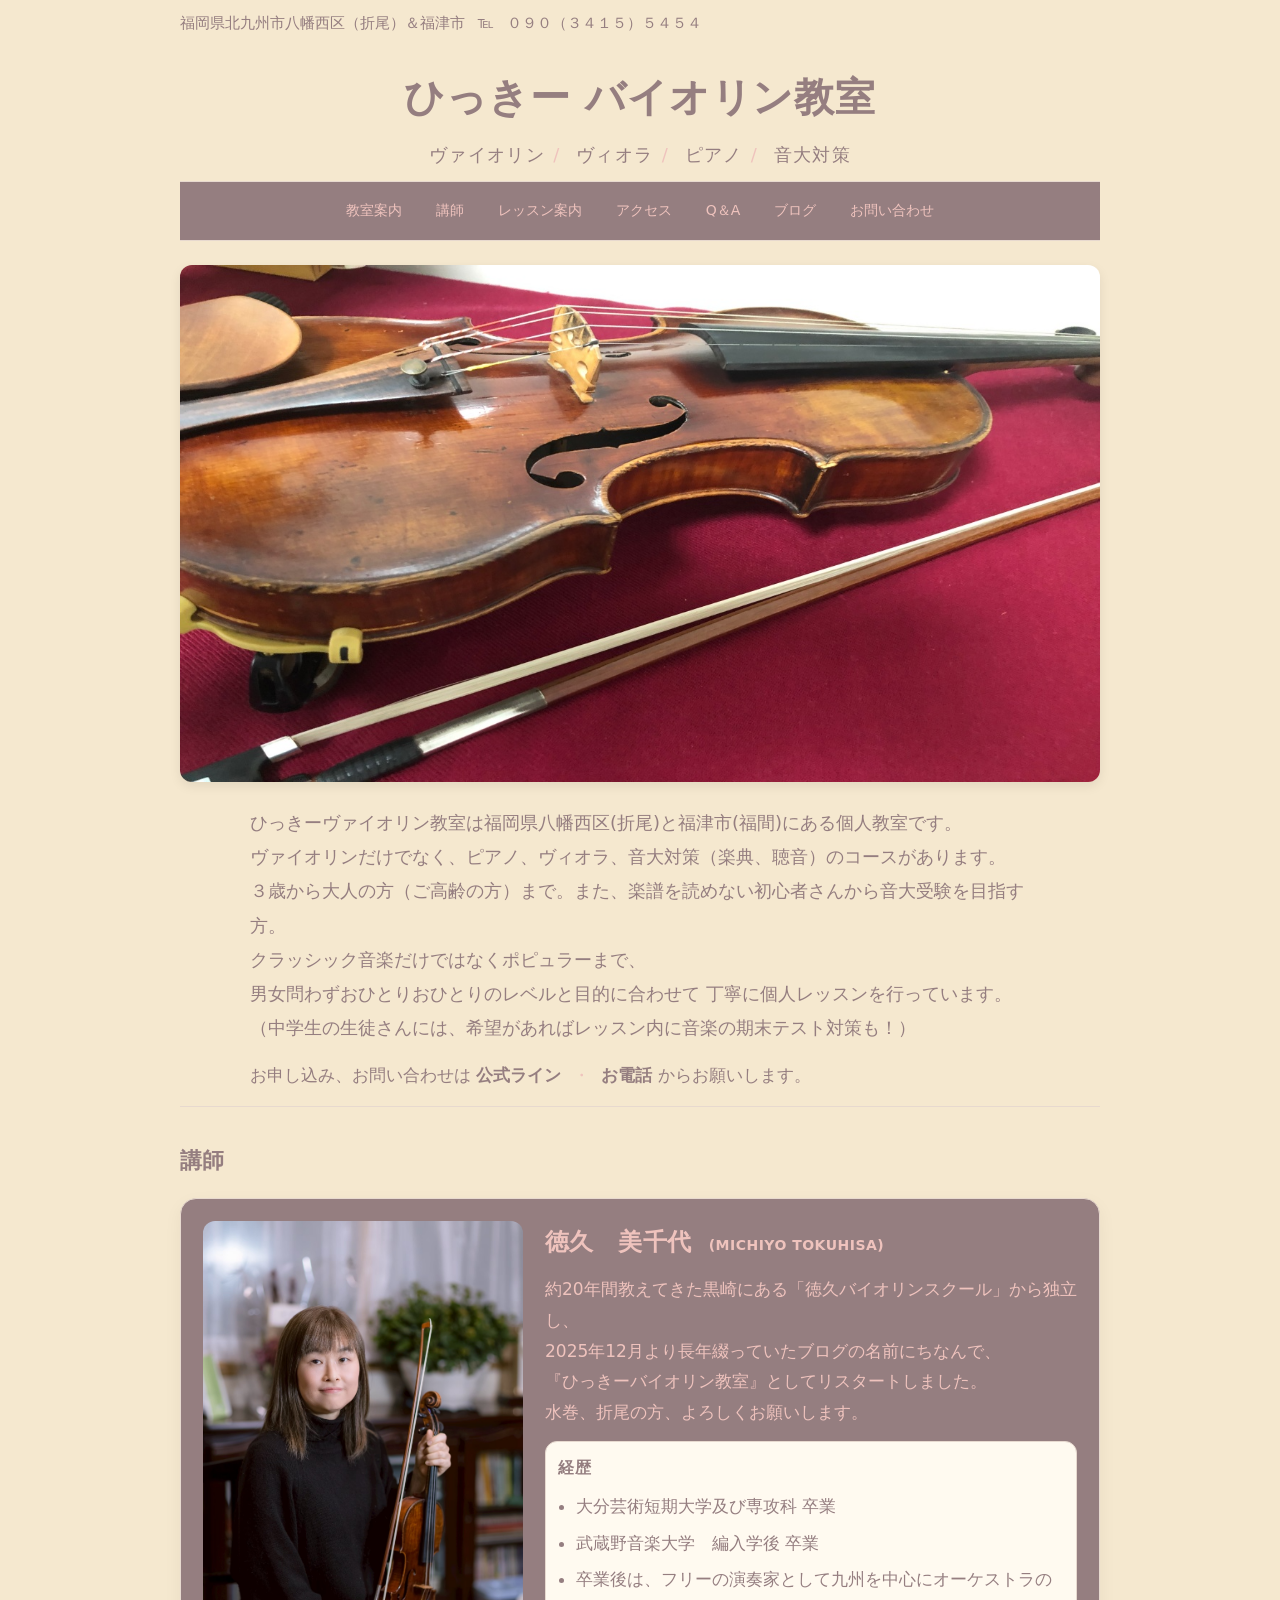
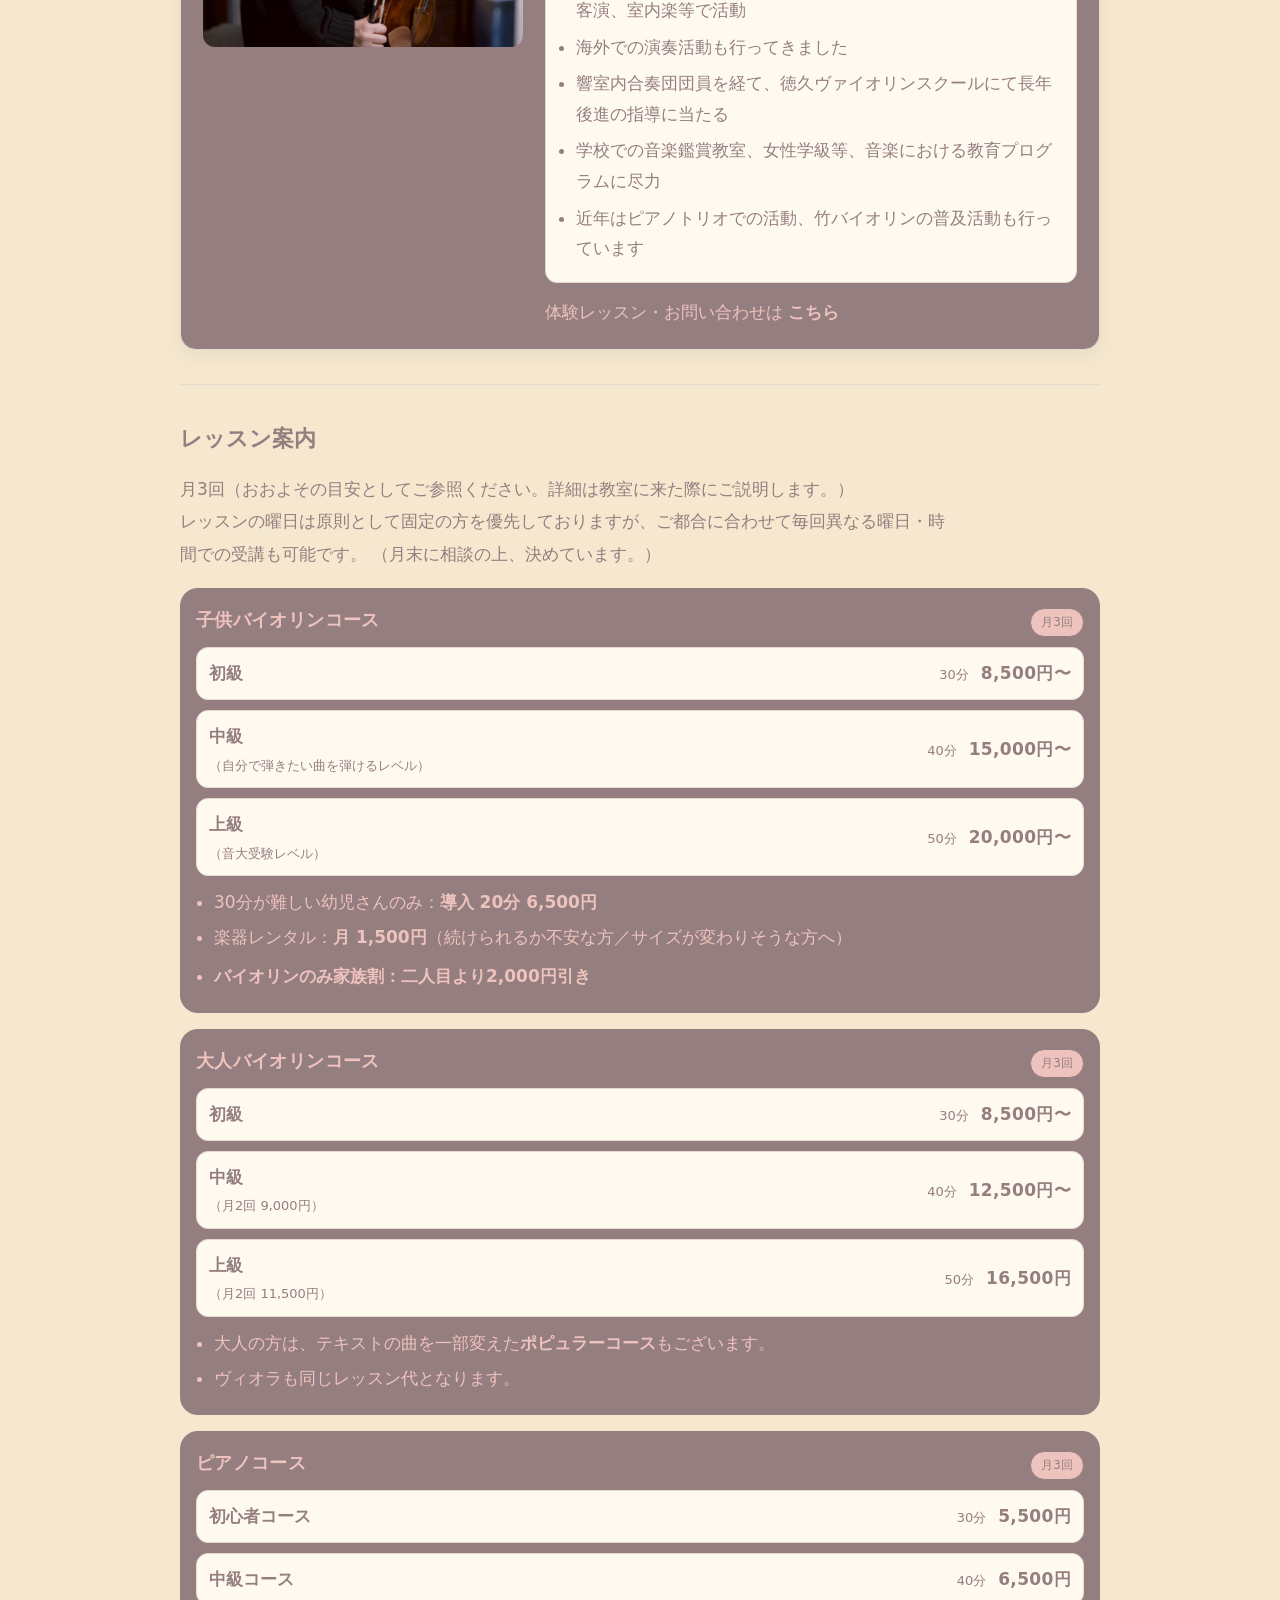
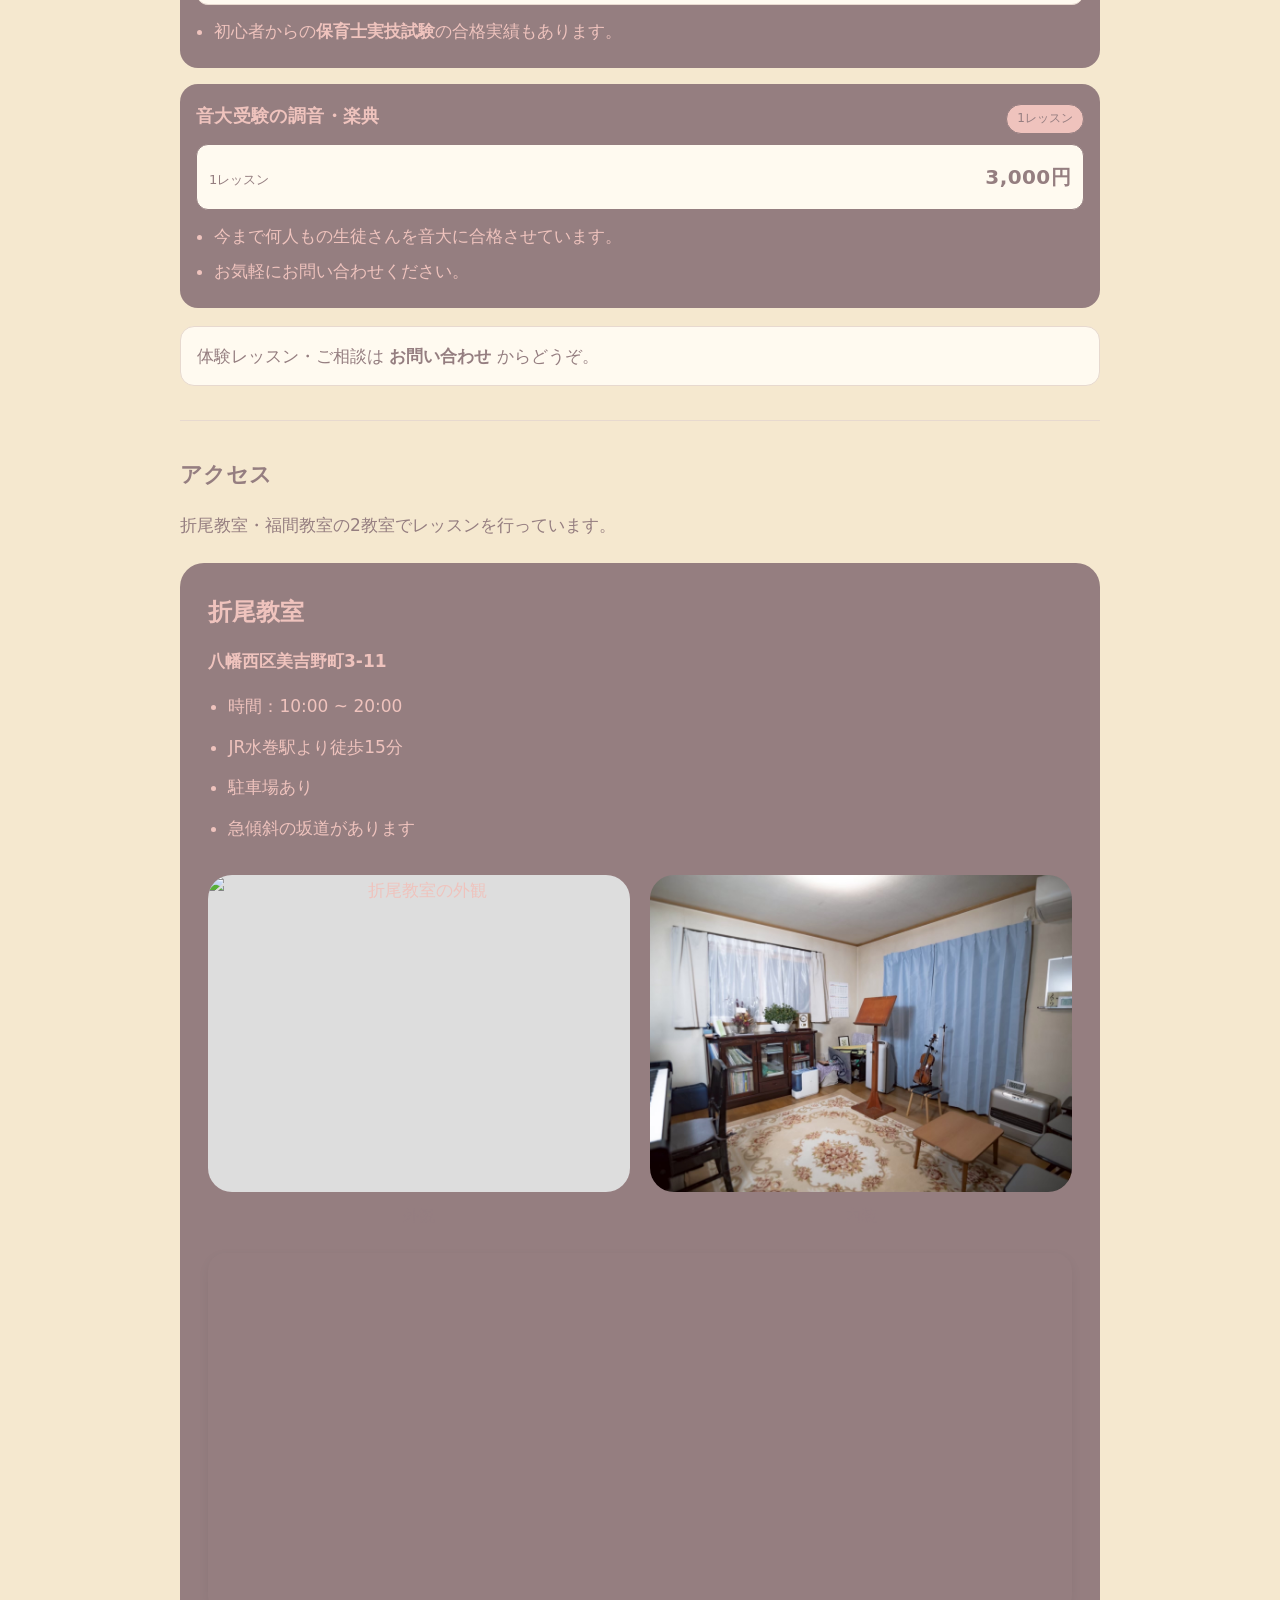
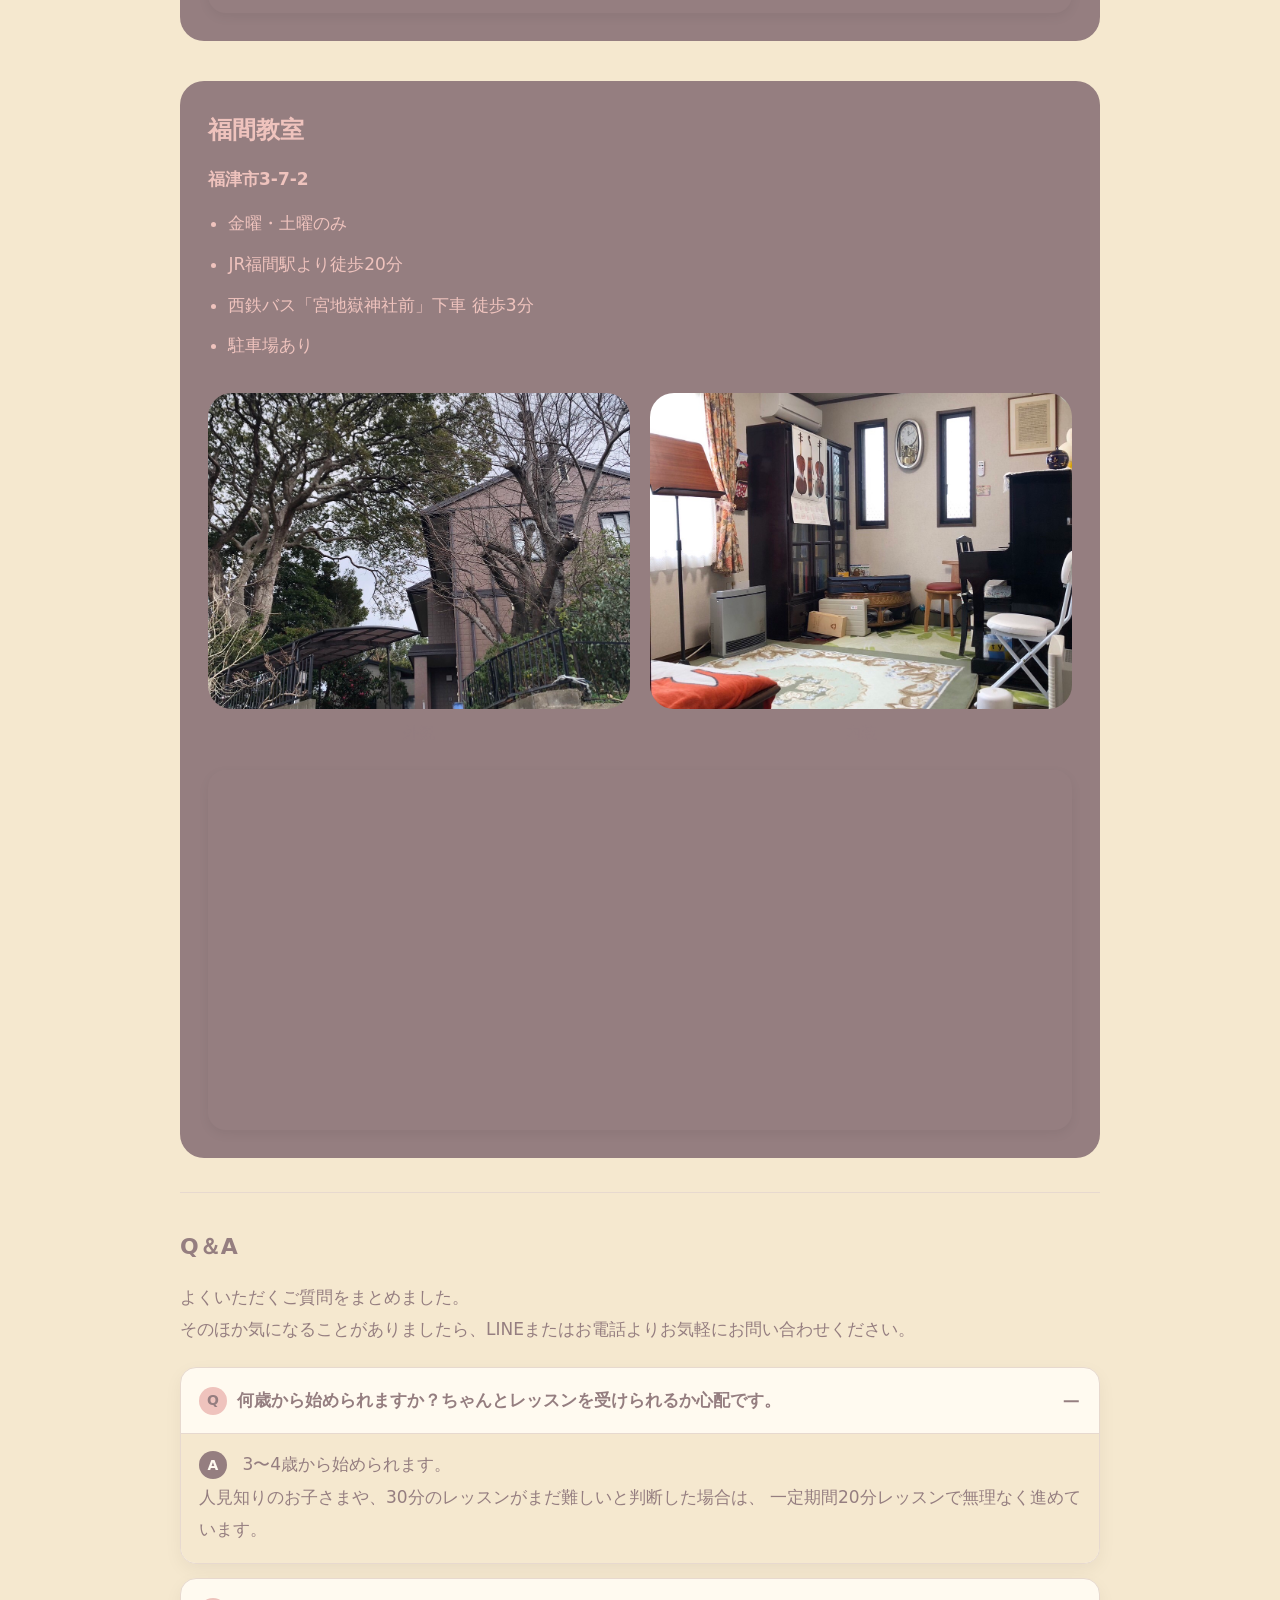
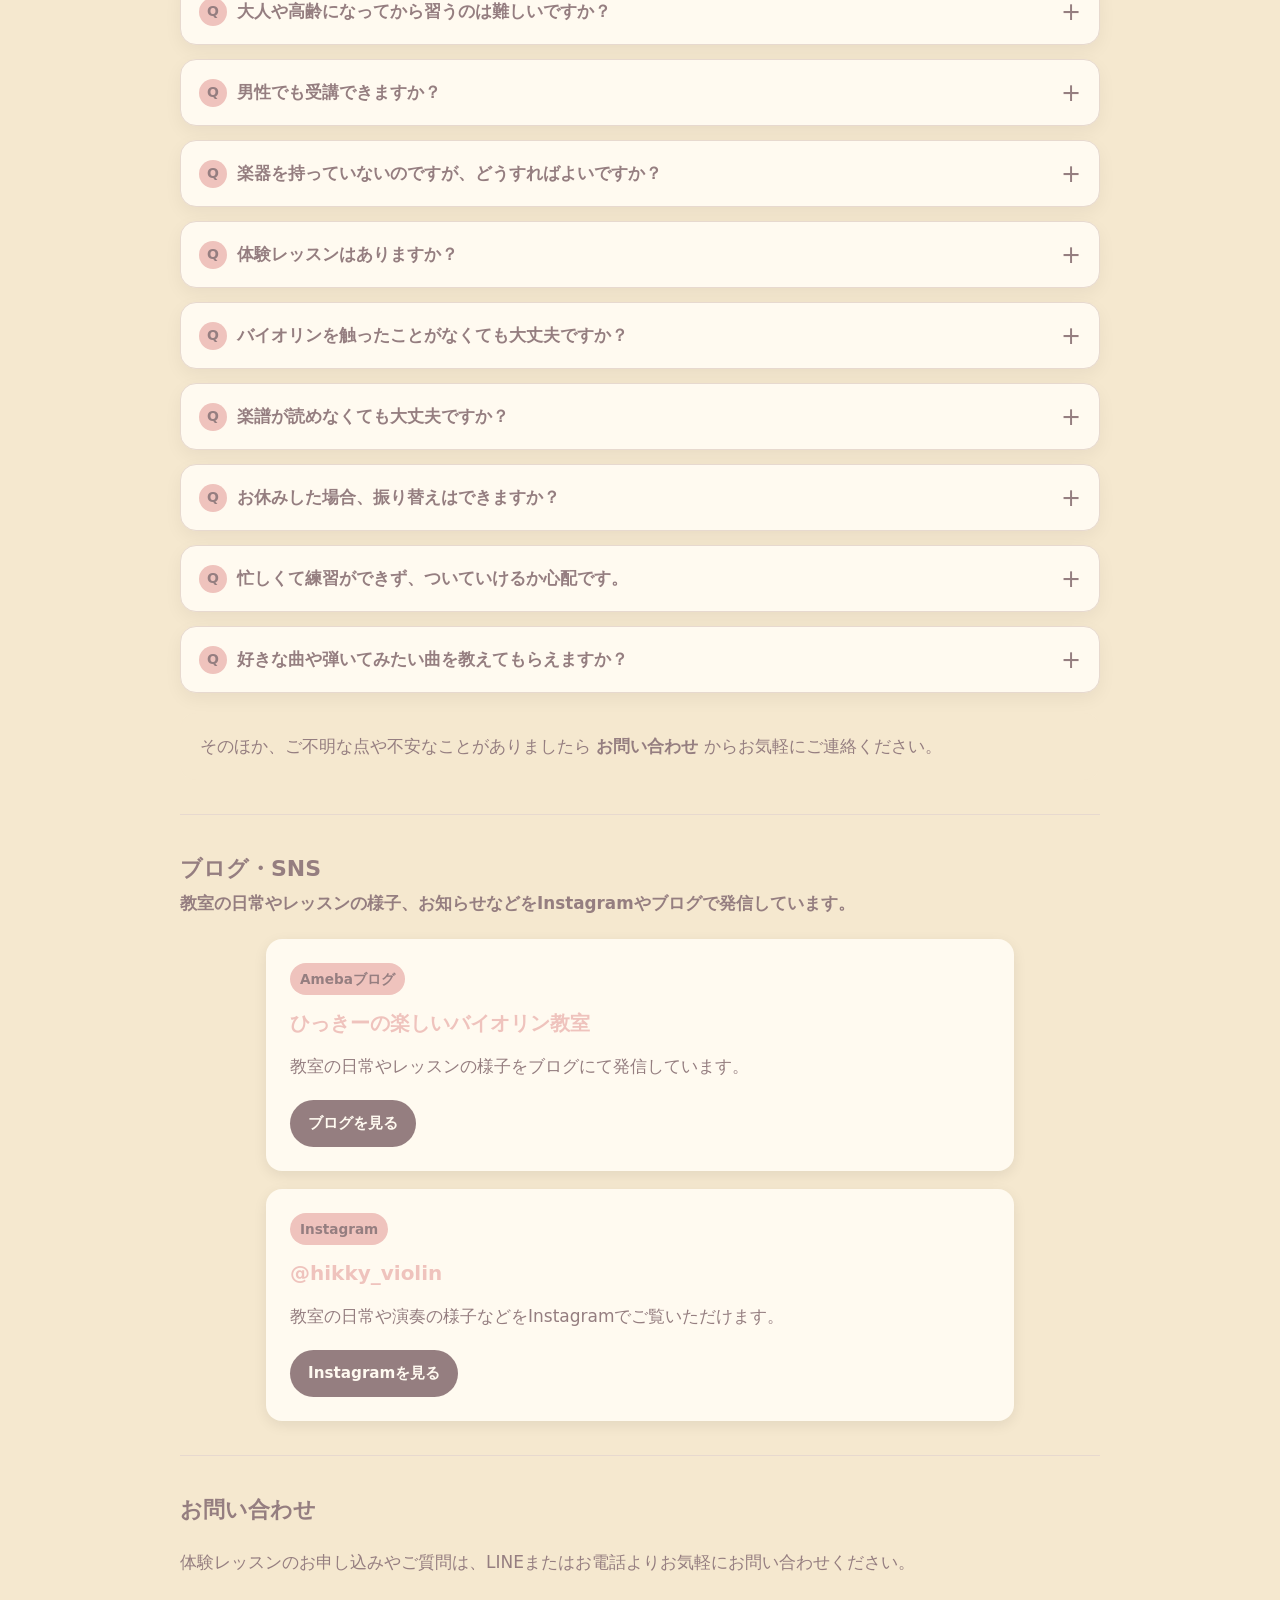
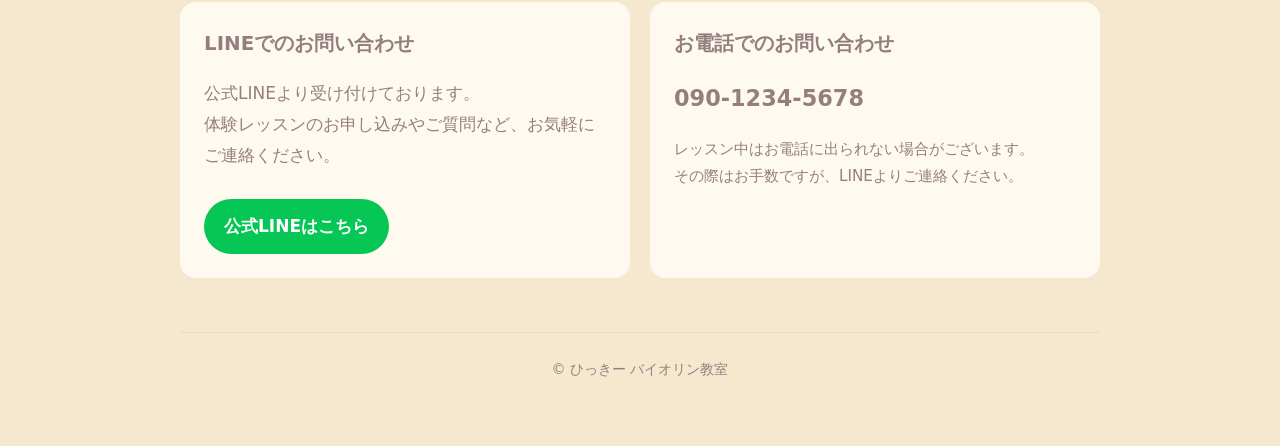
==== commit def06cff: "色の調整" ====
--- a/HP_violin/index.html
+++ b/HP_violin/index.html
@@ -34,7 +34,6 @@
     <nav class="menu">
         <a href="#about">教室案内</a>
         <a href="#teacher">講師</a>
-        <a href="#classes">クラス紹介</a>
         <a href="#lesson">レッスン案内</a>
         <a href="#access">アクセス</a>
         <a href="#qa">Q＆A</a>
@@ -62,20 +61,13 @@
 
         <p class="contactline">
           お申し込み、お問い合わせは
-          <a href="#contact">フォーム</a>
-          <span class="dot">・</span>
           <a href="#contact">公式ライン</a>
           <span class="dot">・</span>
-          <a href="mailto:example@example.com">メール</a>
+          <a href="#contact">お電話</a>
           からお願いします。
         </p>
       </div>
     </header>
-
-    <!-- 以降：未完成項目はタイトルだけ -->
-    <section id="about" class="section">
-      <h2>教室案内</h2>
-    </section>
 
     <section id="teacher" class="section">
       <h2>講師</h2>
@@ -117,18 +109,13 @@
       </div>
     </section>
 
-
-    <section id="classes" class="section">
-      <h2>クラス紹介</h2>
-    </section>
-
     <section id="lesson" class="section">
       <h2>レッスン案内</h2>
 
       <div class="lesson-wrap">
         <p class="lesson-lead">
           月3回（おおよその目安としてご参照ください。詳細は教室に来た際にご説明します。）<br>
-          レッスンの曜日は原則として固定の方を優先しておりますが、ご都合に合わせて毎回異なる曜日・時間での受講も可能です。<br>
+          レッスンの曜日は原則として固定の方を優先しておりますが、ご都合に合わせて毎回異なる曜日・時間での受講も可能です。
           （月末に相談の上、決めています。）
         </p>
 
@@ -263,7 +250,7 @@
           </article>
 
           <!-- 音大対策 -->
-          <article class="lesson-card lesson-card-accent">
+          <article class="lesson-card">
             <div class="lesson-head">
               <h3>音大受験の調音・楽典</h3>
               <span class="badge">1レッスン</span>
@@ -305,6 +292,7 @@
             <p class="access-address">八幡西区美吉野町3-11</p>
 
             <ul class="access-list">
+              <li>時間：10:00 ~ 20:00</li>
               <li>JR水巻駅より徒歩15分</li>
               <li>駐車場あり</li>
               <li>急傾斜の坂道があります</li>
@@ -342,6 +330,7 @@
             <p class="access-address">福津市3-7-2</p>
 
             <ul class="access-list">
+              <li>金曜・土曜のみ</li>
               <li>JR福間駅より徒歩20分</li>
               <li>西鉄バス「宮地嶽神社前」下車 徒歩3分</li>
               <li>駐車場あり</li>
@@ -376,14 +365,201 @@
 
     <section id="qa" class="section">
       <h2>Q＆A</h2>
+
+      <p class="qa-lead">
+        よくいただくご質問をまとめました。<br>
+        そのほか気になることがありましたら、LINEまたはお電話よりお気軽にお問い合わせください。
+      </p>
+
+      <div class="qa-list">
+        <details class="qa-item" open>
+          <summary>何歳から始められますか？ちゃんとレッスンを受けられるか心配です。</summary>
+          <div class="qa-answer">
+            <p>
+              3〜4歳から始められます。<br>
+              人見知りのお子さまや、30分のレッスンがまだ難しいと判断した場合は、
+              一定期間20分レッスンで無理なく進めています。
+            </p>
+          </div>
+        </details>
+
+        <details class="qa-item">
+          <summary>大人や高齢になってから習うのは難しいですか？</summary>
+          <div class="qa-answer">
+            <p>
+              大人になってからバイオリンを始めて、憧れの曲を弾けるようになった方もたくさんいらっしゃいます。<br>
+              70歳から始められた方もおり、新しい趣味として楽しく通ってくださっています。<br>
+              手先や脳へのよい刺激になるというお声もあり、ご高齢の方にもおすすめです。
+            </p>
+          </div>
+        </details>
+
+        <details class="qa-item">
+          <summary>男性でも受講できますか？</summary>
+          <div class="qa-answer">
+            <p>
+              はい。性別を問わず、どなたでも受講していただけます。<br>
+              教室には男性の生徒さんも通われていますので、どうぞ安心してお越しください。
+            </p>
+          </div>
+        </details>
+
+        <details class="qa-item">
+          <summary>楽器を持っていないのですが、どうすればよいですか？</summary>
+          <div class="qa-answer">
+            <p>
+              見学の際におすすめの楽器をご案内しています。<br>
+              また、レンタル楽器のご用意もありますので、まだ楽器をお持ちでない方もお気軽にご相談ください。
+            </p>
+          </div>
+        </details>
+
+        <details class="qa-item">
+          <summary>体験レッスンはありますか？</summary>
+          <div class="qa-answer">
+            <p>
+              バイオリンはすぐに音を出して演奏できる楽器ではないため、
+              まずはレッスンのご見学をおすすめしています。<br>
+              教室の雰囲気や指導内容をご覧いただいたうえで、ご検討いただければと思います。
+            </p>
+          </div>
+        </details>
+
+        <details class="qa-item">
+          <summary>バイオリンを触ったことがなくても大丈夫ですか？</summary>
+          <div class="qa-answer">
+            <p>
+              はい、大丈夫です。<br>
+              バイオリンだけでなく、ピアノなど他の楽器もまったく初めてという方が多くいらっしゃいますので、
+              どうぞご安心ください。
+            </p>
+          </div>
+        </details>
+
+        <details class="qa-item">
+          <summary>楽譜が読めなくても大丈夫ですか？</summary>
+          <div class="qa-answer">
+            <p>
+              はい、大丈夫です。<br>
+              ピアノの生徒さんはワークブックを使って楽譜を読む練習を行い、
+              バイオリンの生徒さんも段階的に読めるように進めていきます。
+            </p>
+          </div>
+        </details>
+
+        <details class="qa-item">
+          <summary>お休みした場合、振り替えはできますか？</summary>
+          <div class="qa-answer">
+            <p>
+              振り替えレッスンは可能です。<br>
+              ただし、当日キャンセルの場合は振り替えレッスンが10分短縮となります。<br>
+              また、キャンセルが何度も続く場合には、振り替えをお受けできないことがあります。
+            </p>
+          </div>
+        </details>
+
+        <details class="qa-item">
+          <summary>忙しくて練習ができず、ついていけるか心配です。</summary>
+          <div class="qa-answer">
+            <p>
+              生徒さんお一人おひとりのペースに合わせてレッスンを行っていますので、ご安心ください。
+            </p>
+          </div>
+        </details>
+
+        <details class="qa-item">
+          <summary>好きな曲や弾いてみたい曲を教えてもらえますか？</summary>
+          <div class="qa-answer">
+            <p>
+              発表会やご自身で演奏される機会に向けて、ご希望の曲の指導も行っています。<br>
+              ただし、現在の進度や曲の難易度によっては、ご希望に添えない場合もありますのでご了承ください。
+            </p>
+          </div>
+        </details>
+      </div>
+
+      <div class="qa-contact">
+        <p>
+          そのほか、ご不明な点や不安なことがありましたら
+          <a href="#contact">お問い合わせ</a> からお気軽にご連絡ください。
+        </p>
+      </div>
     </section>
 
     <section id="blog" class="section">
-      <h2>ブログ</h2>
+      <h2>ブログ・SNS</h2>
+
+
+      <p class="blog-card-lead">
+        教室の日常やレッスンの様子、お知らせなどをInstagramやブログで発信しています。
+      </p>
+
+      <!-- Ameblo card -->
+      <a
+        href="https://ameblo.jp/tamachan4pudding/"
+        class="blog-link-card"
+        target="_blank"
+        rel="noopener"
+      >
+        <div class="blog-link-card-text">
+          <span class="blog-link-label">Amebaブログ</span>
+          <h3>ひっきーの楽しいバイオリン教室</h3>
+          <p>
+            教室の日常やレッスンの様子をブログにて発信しています。
+          </p>
+          <span class="blog-link-button">ブログを見る</span>
+        </div>
+      </a>
+
+      <!-- Instagram card -->
+      <a
+        href="https://www.instagram.com/hikky_violin/"
+        class="blog-link-card"
+        target="_blank"
+        rel="noopener"
+      >
+        <div class="blog-link-card-text">
+          <span class="blog-link-label">Instagram</span>
+          <h3>@hikky_violin</h3>
+          <p>
+            教室の日常や演奏の様子などをInstagramでご覧いただけます。
+          </p>
+          <span class="blog-link-button instagram-color">Instagramを見る</span>
+        </div>
+      </a>
+
     </section>
 
     <section id="contact" class="section">
       <h2>お問い合わせ</h2>
+
+      <p class="contact-lead">
+        体験レッスンのお申し込みやご質問は、LINEまたはお電話よりお気軽にお問い合わせください。
+      </p>
+
+      <div class="contact-grid">
+        <article class="contact-card">
+          <h3>LINEでのお問い合わせ</h3>
+          <p>
+            公式LINEより受け付けております。<br>
+            体験レッスンのお申し込みやご質問など、お気軽にご連絡ください。
+          </p>
+          <a href="https://lin.ee/ZvDNDqdn" class="contact-button" target="_blank" rel="noopener">
+            公式LINEはこちら
+          </a>
+        </article>
+
+        <article class="contact-card">
+          <h3>お電話でのお問い合わせ</h3>
+          <p class="contact-tel">
+            <a href="tel:09012345678">090-1234-5678</a>
+          </p>
+          <p class="contact-note">
+            レッスン中はお電話に出られない場合がございます。<br>
+            その際はお手数ですが、LINEよりご連絡ください。
+          </p>
+        </article>
+      </div>
     </section>
 
     <footer class="footer">
--- a/HP_violin/style.css
+++ b/HP_violin/style.css
@@ -1,109 +1,147 @@
 :root{
-  --bg:#ffffff;
-  --text:#111111;
-  --muted:#606770;
-  --line:#e8e8e8;
-  --accent:#1f6f4a;   /* 深緑 */
+  --base:#f5e8cf;
+  --lesson:#faeaca;
+  --accent:#efc3bd;
+  --sub:#957e80;
+  --text:#352225;
+
+  --bg:#f5e8cf;
+  --line:#e7d9cf;
+  --white:#fffaf0;
+
   --max: 920px;
 }
 
 html{ scroll-behavior:smooth; }
+
 body{
   margin:0;
   background:var(--bg);
-  color:var(--text);
+  color:var(--sub);
   font-family: system-ui, -apple-system, "Segoe UI", "Noto Sans JP",
                "Hiragino Kaku Gothic ProN", "Yu Gothic", "Meiryo", sans-serif;
   line-height:1.8;
-  font-size: 16px; /* ←追加（全体の底上げ） */
-}
-
-/* PDF上部の一行 */
+  font-size:16px;
+}
+
 .topline{
   max-width:var(--max);
   margin:0 auto;
   padding:10px 16px 0;
   font-size:15px;
-  color:var(--muted);
-}
-.topline a{ color:inherit; text-decoration:none; }
-.topline a:hover{ text-decoration:underline; }
+  color:var(--sub);
+}
+.topline a{
+  color:inherit;
+  text-decoration:none;
+}
+.topline a:hover{
+  text-decoration:underline;
+}
 .sep{ margin:0 8px; }
+
 .wrap{
   max-width:var(--max);
   margin:0 auto;
   padding:10px 16px 64px;
 }
 
-/* タイトル周り（中央寄せ） */
+/* hero */
 .hero{
   text-align:center;
   padding-top:8px;
 }
+
 .hero-image{
-  text-align: center;
-  margin: 24px 0;
-}
+  text-align:center;
+  margin:24px 0;
+}
+
 .hero-image img{
-  max-width: 100%;
-  height: auto;
-  border-radius: 12px;
-  box-shadow: 0 4px 12px rgba(0,0,0,0.1);
-}
+  max-width:100%;
+  height:auto;
+  display:block;
+  margin:0 auto;
+  border-radius:12px;
+  box-shadow:0 4px 12px rgba(0,0,0,0.08);
+}
+
+.course-line{
+  margin:0 0 10px;
+  font-size:18px;
+  color:var(--sub);
+  letter-spacing:.08em;
+}
+
+.course-line .dot{
+  margin:0 8px;
+  color:var(--accent);
+}
+
 .title{
   margin:6px 0 6px;
   font-size:40px;
   letter-spacing:.02em;
-  color:var(--accent);
+  color:var(--sub);
   font-weight:700;
 }
+
 .subtitle{
   margin:0 0 8px;
-  color:var(--text);
+  color:var(--sub);
   font-size:18px;
 }
 
-/* メニュー（PDFみたいに一行リンク） */
-/* 固定タブバー */
+/* sticky menu */
 .tabbar{
-  position: sticky;
-  top: 0;
-  z-index: 50;
-  background: rgba(255,255,255,.92);
-  backdrop-filter: blur(8px);
-  border-top: 1px solid var(--line);
-  border-bottom: 1px solid var(--line);
-}
-
-/* メニュー（タブ） */
+  position:sticky;
+  top:0;
+  z-index:50;
+  background:var(--sub);
+  backdrop-filter:blur(8px);
+  border-top:1px solid var(--line);
+  border-bottom:1px solid var(--line);
+}
+
 .menu{
-  max-width: var(--max);
-  margin: 0 auto;
-  padding: 10px 16px;
-  display: flex;
-  flex-wrap: wrap;
-  justify-content: center;
-  gap: 14px;
-  font-size: 14px;
-}
+  max-width:var(--max);
+  margin:0 auto;
+  padding:10px 16px;
+  display:flex;
+  flex-wrap:wrap;
+  justify-content:center;
+  gap:14px;
+  font-size:14px;
+}
+
 .menu a{
-  color: var(--accent);
-  text-decoration: none;
-  padding: 6px 10px;
-  border-radius: 999px;
-}
+  color:var(--accent);
+  text-decoration:none;
+  padding:6px 10px;
+  border-radius:999px;
+  transition:.2s ease;
+}
+
 .menu a:hover{
-  background: rgba(31, 111, 74, 0.1);
-  color: var(--accent);
-}
-
-/* 固定バーに隠れないように */
+  background:var(--accent);
+  color:var(--base);
+}
+
 .section{
-  scroll-margin-top: 72px; /* タブバーの高さ目安 */
-}
-
-
-/* 導入文（読みやすい幅＆中央寄せのまま本文は左寄せ） */
+  scroll-margin-top:72px;
+  padding:34px 0;
+  border-top:1px solid var(--line);
+  text-align:left;
+}
+
+.section h2{
+  margin:0;
+  font-size:22px;
+  font-weight:700;
+  color:var(--sub);
+}
+
+/* intro */
 .intro{
   max-width:720px;
   margin:0 auto;
@@ -111,495 +149,831 @@
   font-size:16px;
 }
 .intro p{ margin:0 0 12px; }
+
 .contactline{
   margin-top:6px;
   font-size:15px;
 }
+
 .contactline a{
-  color:var(--accent);
+  color:var(--sub);
   text-decoration:none;
   font-weight:600;
 }
-.contactline a:hover{ text-decoration:underline; }
-.dot{ margin:0 6px; color:var(--muted); }
-
-/* 下のセクションはタイトルだけ（余白だけ確保） */
-.section{
-  padding:34px 0;
-  border-top:1px solid var(--line);
-  text-align:left;
-}
-.section h2{
-  margin:0;
-  font-size:22px;
-  font-weight:700;
-}
-
-/* フッター */
+
+.contactline a:hover{
+  text-decoration:underline;
+}
+
+.dot{
+  margin:0 6px;
+  color:var(--accent);
+}
+
+/* footer */
 .footer{
   padding-top:24px;
-  color:var(--muted);
+  color:var(--sub);
   font-size:14px;
   border-top:1px solid var(--line);
   margin-top:20px;
 }
-.footer p{ margin:0; text-align:center; }
-
-.course-line{
-  margin: 0 0 10px;
-  font-size: 18px;          /* さらに小さめ */
-  color: var(--muted);
-  letter-spacing: .08em;
-}
-.course-line .dot{
-  margin: 0 8px;
-  color: color-mix(in srgb, var(--muted) 70%, #fff);
-}
-
-/* PC表示だけ：改行は残しつつ、読みやすく整える */
+.footer p{
+  margin:0;
+  text-align:center;
+}
+
+/* teacher */
+.teacher-card{
+  margin-top:18px;
+  display:grid;
+  gap:18px;
+  align-items:start;
+  padding:18px;
+  border:1px solid var(--line);
+  border-radius:16px;
+  background:var(--sub);
+  box-shadow:0 6px 18px rgba(0,0,0,.05);
+}
+
+.teacher-photo img{
+  width:100%;
+  height:auto;
+  display:block;
+  border-radius:12px;
+}
+
+.teacher-name{
+  margin:0 0 10px;
+  font-weight:800;
+  letter-spacing:.02em;
+  font-size:22px;
+  color:var(--accent);
+}
+
+.teacher-en{
+  font-weight:700;
+  color:var(--sub);
+  font-size:14px;
+  margin-left:8px;
+  color: var(--accent);
+}
+
+.teacher-lead{
+  margin:0 0 14px;
+  color:var(--accent);
+}
+
+.teacher-block{
+  padding:12px;
+  border:1px solid var(--line);
+  border-radius:12px;
+  background:var(--white);
+}
+
+.teacher-label{
+  margin:0 0 8px;
+  font-weight:800;
+  color:var(--sub);
+  letter-spacing:.06em;
+  font-size:16px;
+}
+
+.teacher-list{
+  margin:0;
+  padding-left:18px;
+}
+
+.teacher-list li{
+  margin:0 0 6px;
+}
+
+.teacher-cta{
+  margin:14px 0 0;
+  color:var(--accent);
+}
+
+.teacher-cta a{
+  color:var(--accent);
+  font-weight:700;
+  text-decoration:none;
+}
+.teacher-cta a:hover{
+  text-decoration:underline;
+}
+
+/* lesson */
+.lesson-wrap{
+  margin-top:14px;
+  max-width:920px;
+}
+
+.lesson-lead{
+  max-width:780px;
+  margin:0 0 18px;
+  color:var(--sub);
+  line-height:1.9;
+}
+
+.lesson-summary{
+  display:grid;
+  gap:12px;
+  margin:0 0 20px;
+}
+
+.lesson-summary-card{
+  background:var(--white);
+  border:1px solid var(--line);
+  border-radius:14px;
+  padding:14px 16px;
+  box-shadow:0 6px 18px rgba(0,0,0,.04);
+}
+
+.lesson-summary-title{
+  font-weight:800;
+  margin-bottom:6px;
+  color:var(--accent);
+}
+
+.lesson-summary-card p{
+  margin:0;
+  line-height:1.7;
+}
+
+.lesson-block-title{
+  margin:0 0 12px;
+  font-size:18px;
+  color:var(--accent);
+}
+
+.lesson-overview{
+  margin:0 0 24px;
+  padding:18px;
+  background:var(--base);
+  border-radius:18px;
+}
+
+.lesson-overview-list{
+  display:grid;
+  gap:10px;
+}
+
+.lesson-overview-item{
+  display:flex;
+  justify-content:space-between;
+  align-items:center;
+  gap:14px;
+  background:var(--white);
+  border:1px solid var(--line);
+  border-radius:12px;
+  padding:12px 14px;
+}
+
+.lesson-overview-left{
+  display:grid;
+  gap:2px;
+  min-width:0;
+}
+
+.lesson-overview-name{
+  font-weight:800;
+}
+
+.lesson-overview-desc{
+  font-size:13px;
+  color:var(--sub);
+}
+
+.lesson-overview-right{
+  display:flex;
+  align-items:baseline;
+  gap:10px;
+  white-space:nowrap;
+}
+
+.lesson-overview-time{
+  font-size:13px;
+  color:var(--sub);
+}
+
+.lesson-overview-price{
+  font-weight:900;
+  letter-spacing:.02em;
+  color:var(--sub);
+}
+
+.lesson-grid{
+  display:grid;
+  gap:16px;
+}
+
+.lesson-card{
+  background:var(--sub);
+  padding:16px;
+  border-radius:18px;
+}
+
+.lesson-head{
+  display:flex;
+  align-items:baseline;
+  justify-content:space-between;
+  gap:10px;
+  margin-bottom:10px;
+}
+
+.lesson-head h3{
+  margin:0;
+  font-size:18px;
+  letter-spacing:.02em;
+  color:var(--accent);
+}
+
+.lesson-card-target{
+  margin:0 0 12px;
+  color:var(--sub);
+  line-height:1.8;
+}
+
+.badge{
+  font-size:12px;
+  color:var(--sub);
+  border:1px solid var(--sub);
+  background:var(--accent);
+  padding:3px 10px;
+  border-radius:999px;
+  white-space:nowrap;
+}
+
+.price-table{
+  display:grid;
+  gap:10px;
+  margin-top:4px;
+}
+
+.price-row{
+  display:flex;
+  justify-content:space-between;
+  align-items:center;
+  gap:12px;
+  padding:10px 12px;
+  border:1px solid var(--line);
+  border-radius:12px;
+  background:var(--white);
+}
+
+.price-left{
+  min-width:0;
+}
+
+.price-title{
+  font-weight:800;
+}
+
+.price-note{
+  margin-top:2px;
+  font-size:13px;
+  color:var(--sub);
+}
+
+.price-right{
+  display:flex;
+  align-items:baseline;
+  gap:12px;
+  white-space:nowrap;
+}
+
+.price-time{
+  font-size:13px;
+  color:var(--sub);
+}
+
+.price-money{
+  font-weight:900;
+  letter-spacing:.02em;
+  color:var(--sub);
+}
+
+.lesson-notes{
+  margin:12px 0 0;
+  padding-left:18px;
+  color: var(--accent);
+}
+
+.lesson-notes li{
+  margin:0 0 6px;
+  line-height:1.7;
+}
+
+.lesson-notes .strong{
+  margin-top:10px;
+  color:var(--accent);
+  font-weight:800;
+}
+
+.lesson-bigprice{
+  display:flex;
+  align-items:baseline;
+  justify-content:space-between;
+  gap:10px;
+  padding:14px 12px;
+  border-radius:12px;
+  border:1px solid var(--sub);
+  background:var(--white);
+}
+
+.lesson-bigprice-label{
+  color:var(--sub);
+  font-size:13px;
+}
+
+.lesson-bigprice-money{
+  font-weight:900;
+  font-size:20px;
+  letter-spacing:.02em;
+  color:var(--sub);
+}
+
+.lesson-support{
+  margin-top:24px;
+  padding:18px;
+  background:var(--white);
+  border:1px solid var(--line);
+  border-radius:18px;
+}
+
+.lesson-support-list{
+  margin:0;
+  padding-left:18px;
+  line-height:1.8;
+}
+
+.lesson-cta{
+  margin-top:18px;
+  padding:14px 16px;
+  border:1px solid var(--line);
+  border-radius:14px;
+  background:var(--white);
+}
+
+.lesson-cta-text{
+  margin:0;
+  color:var(--sub);
+}
+
+.lesson-cta a{
+  color:var(--sub);
+  font-weight:800;
+  text-decoration:none;
+}
+.lesson-cta a:hover{
+  text-decoration:underline;
+}
+
+/* Q&A */
+.qa-lead{
+  margin:14px 0 22px;
+  max-width:760px;
+  line-height:1.9;
+}
+
+.qa-list{
+  display:grid;
+  gap:14px;
+}
+
+.qa-item{
+  background:var(--white);
+  border:1px solid var(--line);
+  border-radius:16px;
+  box-shadow:0 6px 18px rgba(0,0,0,.05);
+  overflow:hidden;
+}
+
+.qa-item summary{
+  list-style:none;
+  cursor:pointer;
+  padding:18px 52px 18px 18px;
+  position:relative;
+  font-weight:700;
+  line-height:1.7;
+}
+
+.qa-item summary::-webkit-details-marker{
+  display:none;
+}
+
+.qa-item summary::before{
+  content:"Q";
+  display:inline-flex;
+  align-items:center;
+  justify-content:center;
+  width:28px;
+  height:28px;
+  margin-right:10px;
+  border-radius:999px;
+  background:var(--accent);
+  color:var(--sub);
+  font-weight:800;
+  font-size:14px;
+  vertical-align:middle;
+}
+
+.qa-item summary::after{
+  content:"+";
+  position:absolute;
+  right:18px;
+  top:50%;
+  transform:translateY(-50%);
+  font-size:24px;
+  line-height:1;
+  color:var(--sub);
+  font-weight:400;
+}
+
+.qa-item[open] summary::after{
+  content:"−";
+}
+
+.qa-answer{
+  padding:0 18px 18px 18px;
+  border-top:1px solid var(--line);
+  background:var(--base);
+}
+
+.qa-answer p{
+  margin:14px 0 0;
+  line-height:1.9;
+}
+
+.qa-answer p::before{
+  content:"A";
+  display:inline-flex;
+  align-items:center;
+  justify-content:center;
+  width:28px;
+  height:28px;
+  margin-right:10px;
+  border-radius:999px;
+  background:var(--sub);
+  color:var(--white);
+  font-weight:800;
+  font-size:14px;
+  vertical-align:middle;
+}
+
+.qa-contact{
+  margin-top:20px;
+  padding:18px 20px;
+  border-radius:16px;
+  background:var(--base);
+}
+
+.qa-contact p{
+  margin:0;
+  line-height:1.8;
+}
+
+.qa-contact a{
+  color:var(--sub);
+  font-weight:800;
+  text-decoration:none;
+}
+.qa-contact a:hover{
+  text-decoration:underline;
+}
+
+/* access */
+.access-lead{
+  margin:14px 0 22px;
+  max-width:760px;
+  line-height:1.9;
+}
+
+.access-grid{
+  display:grid;
+  gap:40px;
+}
+
+.access-card{
+  display:flex;
+  flex-direction:column;
+  gap:22px;
+  padding:28px;
+  border-radius:24px;
+  background:var(--sub);
+  color: var(--accent);
+}
+
+.access-body{
+  padding:0;
+  background:transparent;
+  min-width:0;
+}
+
+.access-name{
+  margin:0 0 12px;
+  font-size:24px;
+  font-weight:800;
+  color:var(--accent);
+}
+
+.access-address{
+  margin:0 0 14px;
+  color:var(--accent);
+  font-size:17px;
+  font-weight:600;
+}
+
+.access-list{
+  margin:0;
+  padding-left:1.2em;
+}
+
+.access-list li{
+  margin-bottom:10px;
+  line-height:1.8;
+}
+
+.access-photos{
+  display:grid;
+  grid-template-columns:1fr 1fr;
+  gap:20px;
+}
+
+.access-photo-item{
+  margin:0;
+  text-align:center;
+}
+
+.access-photo-item img{
+  width:100%;
+  aspect-ratio:4 / 3;
+  object-fit:cover;
+  display:block;
+  border-radius:24px;
+  background:#ddd;
+}
+
+.access-photo-item figcaption{
+  margin-top:10px;
+  font-size:16px;
+  color:var(--sub);
+}
+
+.access-map{
+  max-width:900px;
+  width:100%;
+  margin:0 auto;
+  border-radius:18px;
+  overflow:hidden;
+  box-shadow:0 4px 12px rgba(0,0,0,.06);
+}
+
+.access-map iframe{
+  display:block;
+  width:100%;
+  height:360px;
+  border:0;
+}
+
+.map-button{
+  display:inline-block;
+  margin-top:14px;
+  padding:10px 16px;
+  border-radius:999px;
+  text-decoration:none;
+  color:var(--white);
+  background:var(--sub);
+  font-weight:700;
+  transition:opacity .2s ease;
+}
+
+.map-button:hover{
+  opacity:0.88;
+}
+
+/* contact */
+.contact-grid{
+  display:grid;
+  grid-template-columns:repeat(auto-fit, minmax(280px, 1fr));
+  gap:20px;
+  margin-top:24px;
+}
+
+.contact-card{
+  background:var(--white);
+  border-radius:16px;
+  padding:24px;
+  color: var(--sub);
+}
+
+.contact-card h3{
+  margin-top:0;
+  margin-bottom:12px;
+  color:var(--white);
+  color: var(--sub);
+}
+
+.contact-button{
+  display:inline-block;
+  margin-top:12px;
+  padding:12px 20px;
+  background:#06C755;
+  color:#ffff;
+  text-decoration:none;
+  border-radius:999px;
+  font-weight:bold;
+}
+
+.contact-tel a{
+  font-size:1.4rem;
+  font-weight:bold;
+  color:var(--sub);
+  text-decoration:none;
+}
+
+.contact-note{
+  margin-top:12px;
+  font-size:0.95rem;
+  color:var(--sub);
+}
+
+/* blog */
+.blog-card-group{
+  background:var(--white);
+  color: var(--sub);
+  border-radius:16px;
+  padding:24px;
+  margin-top:24px;
+}
+
+.blog-card-lead{
+  margin:0 0 20px;
+  font-size:1.05rem;
+  font-weight:600;
+  line-height:1.8;
+}
+
+.blog-link-card{
+  display:block;
+  max-width:700px;
+  margin:0 auto 18px;
+  padding:24px;
+  background:var(--white);
+  border-radius:16px;
+  text-decoration:none;
+  box-shadow:0 4px 14px rgba(0,0,0,0.08);
+  transition:transform 0.2s ease, box-shadow 0.2s ease;
+}
+
+.blog-link-card:last-child{
+  margin-bottom:0;
+}
+
+.blog-link-card:hover{
+  transform:translateY(-2px);
+  box-shadow:0 8px 22px rgba(0,0,0,0.12);
+}
+
+.blog-link-label{
+  display:inline-block;
+  margin-bottom:10px;
+  padding:4px 10px;
+  border-radius:999px;
+  background:var(--accent);
+  font-size:0.85rem;
+  font-weight:700;
+  color:var(--sub);
+}
+
+.blog-link-card h3{
+  margin:0 0 10px;
+  font-size:1.25rem;
+  color:var(--accent);
+}
+
+.blog-link-card p{
+  margin:0 0 18px;
+  color:var(--sub);
+  line-height:1.8;
+}
+
+.blog-link-button{
+  display:inline-block;
+  padding:10px 18px;
+  border-radius:999px;
+  background:var(--sub);
+  color:var(--white);
+  font-weight:700;
+  font-size:0.95rem;
+}
+
+/* responsive */
+@media (min-width: 768px){
+  .lesson-summary{
+    grid-template-columns:repeat(3, 1fr);
+  }
+}
+
 @media (min-width: 900px){
-  body { font-size: 17px; }   /* PCは少し大きく */
+  body{ font-size:17px; }
 
   .intro{
-    font-size: 18px;      /* 17〜19で好み調整OK */
-    line-height: 1.9;     /* 少しゆったり */
-  }
-
-  /* 段落間の余白を整える（詰めすぎない） */
+    font-size:18px;
+    line-height:1.9;
+    max-width:780px;
+  }
+
   .intro p{
-    margin: 0 0 14px;
-  }
-
-  /* <br> は残す。ただし“改行の間隔”を少しだけ詰める */
-  .intro br{
-    display: block;
-    content: "";
-    margin-top: 4px;      /* 3〜6pxで調整 */
-  }
-
-  /* 導入文が長いので、最大幅を少し広げて読みやすく */
-  .intro{
-    max-width: 780px;     /* 720→少し広げる */
+    margin:0 0 14px;
   }
 
   .contactline{
-    font-size: 17px;     /* 16〜18で好み調整 */
-    line-height: 1.9;
-  }
+    font-size:17px;
+    line-height:1.9;
+  }
+
   .contactline a{
-    font-weight: 700;    /* 少し強くして目に入りやすく */
-  }
-}
-
-/* --- Teacher section --- */
-.teacher-card{
-  margin-top: 18px;
-  display: grid;
-  gap: 18px;
-  align-items: start;
-  padding: 18px;
-  border: 1px solid var(--line);
-  border-radius: 14px;
-  background: #fff;
-  box-shadow: 0 6px 18px rgba(0,0,0,.05);
-}
-
-.teacher-photo img{
-  width: 100%;
-  height: auto;
-  display: block;
-  border-radius: 12px;
-  border: 1px solid var(--line);
-}
-
-.teacher-name{
-  margin: 0 0 10px;
-  font-weight: 800;
-  letter-spacing: .02em;
-  font-size: 22px;
-}
-
-.teacher-en{
-  font-weight: 700;
-  color: var(--muted);
-  font-size: 14px;
-  margin-left: 8px;
-}
-
-.teacher-lead{
-  margin: 0 0 14px;
-  color: var(--text);
-}
-
-.teacher-block{
-  padding: 12px 12px;
-  border: 1px solid var(--line);
-  border-radius: 12px;
-  background: color-mix(in srgb, #fff 92%, var(--accent));
-}
-
-.teacher-label{
-  margin: 0 0 8px;
-  font-weight: 1000;
-  color: var(--accent);
-  letter-spacing: .06em;
-  font-size: 16px;
-}
-
-.teacher-list{
-  margin: 0;
-  padding-left: 18px;
-  color: var(--text);
-}
-
-.teacher-list li{
-  margin: 0 0 6px;
-}
-
-.teacher-cta{
-  margin: 14px 0 0;
-  color: var(--muted);
-}
-
-.teacher-cta a{
-  color: var(--accent);
-  font-weight: 700;
-  text-decoration: none;
-}
-.teacher-cta a:hover{ text-decoration: underline; }
-
-@media (min-width: 900px){
+    font-weight:700;
+  }
+
   .teacher-card{
-    grid-template-columns: 320px 1fr;
-    padding: 22px;
-    gap: 22px;
-  }
-  .teacher-name{ font-size: 24px; }
-}
-
-/* --- Lesson section --- */
-.lesson-wrap{
-  margin-top: 14px;
-  max-width: 920px;
-}
-
-.lesson-lead{
-  max-width: 780px;
-  margin: 0 0 18px;
-  color: var(--text);
-  line-height: 1.9;
-}
-
-.lesson-grid{
-  display: grid;
-  gap: 16px;
-}
-
-.lesson-card{
-  border: 1px solid var(--line);
-  border-radius: 14px;
-  background: #fff;
-  padding: 16px;
-  box-shadow: 0 6px 18px rgba(0,0,0,.05);
-}
-
-.lesson-card-accent{
-  border-color: color-mix(in srgb, var(--accent) 30%, var(--line));
-  background: #fff; /* 他と同じ背景 */
-}
-
-
-.lesson-head{
-  display: flex;
-  align-items: baseline;
-  justify-content: space-between;
-  gap: 10px;
-  margin-bottom: 12px;
-}
-
-.lesson-head h3{
-  margin: 0;
-  font-size: 18px;
-  letter-spacing: .02em;
-}
-
-.badge{
-  font-size: 12px;
-  color: var(--accent);
-  border: 1px solid color-mix(in srgb, var(--accent) 35%, var(--line));
-  background: color-mix(in srgb, #fff 92%, var(--accent));
-  padding: 3px 10px;
-  border-radius: 999px;
-  white-space: nowrap;
-}
-
-.price-table{
-  display: grid;
-  gap: 10px;
-  margin-top: 4px;
-}
-
-.price-row{
-  display: flex;
-  justify-content: space-between;
-  align-items: center;
-  gap: 12px;
-  padding: 10px 12px;
-  border: 1px solid var(--line);
-  border-radius: 12px;
-  background: #fff;
-}
-
-.price-left{
-  min-width: 0;
-}
-
-.price-title{
-  font-weight: 800;
-}
-
-.price-note{
-  margin-top: 2px;
-  font-size: 13px;
-  color: var(--muted);
-}
-
-.price-right{
-  display: flex;
-  align-items: baseline;
-  gap: 12px;
-  white-space: nowrap;
-}
-
-.price-time{
-  font-size: 13px;
-  color: var(--muted);
-}
-
-.price-money{
-  font-weight: 900;
-  letter-spacing: .02em;
-}
-
-.lesson-notes{
-  margin: 12px 0 0;
-  padding-left: 18px;
-  color: var(--text);
-}
-
-.lesson-notes li{
-  margin: 0 0 6px;
-}
-
-.lesson-notes .strong{
-  margin-top: 10px;
-  color: var(--accent);
-  font-weight: 800;
-}
-
-.lesson-bigprice{
-  display: flex;
-  align-items: baseline;
-  justify-content: space-between;
-  gap: 10px;
-  padding: 14px 12px;
-  border-radius: 12px;
-  border: 1px solid color-mix(in srgb, var(--accent) 30%, var(--line));
-  background: rgba(255,255,255,.9);
-}
-
-.lesson-bigprice-label{
-  color: var(--muted);
-  font-size: 13px;
-}
-
-.lesson-bigprice-money{
-  font-weight: 1000;
-  font-size: 20px;
-  letter-spacing: .02em;
-}
-
-.lesson-cta{
-  margin-top: 18px;
-  padding: 14px 16px;
-  border: 1px solid var(--line);
-  border-radius: 14px;
-  background: #fff;
-}
-
-.lesson-cta-text{
-  margin: 0;
-  color: var(--muted);
-}
-
-.lesson-cta a{
-  color: var(--accent);
-  font-weight: 800;
-  text-decoration: none;
-}
-.lesson-cta a:hover{ text-decoration: underline; }
-
-@media (min-width: 900px){
-  .lesson-grid{
-    grid-template-columns: 1fr 1fr;
-    gap: 18px;
-  }
-  .lesson-card{
-    padding: 18px;
-  }
-  .lesson-head h3{
-    font-size: 19px;
-  }
-}
-
-/* --- Access section --- */
-.access-lead{
-  margin: 14px 0 22px;
-  color: var(--text);
-  max-width: 760px;
-  line-height: 1.9;
-}
-
-.access-grid{
-  display: grid;
-  gap: 40px;
-}
-
-.access-card{
-  display: flex;
-  flex-direction: column;
-  gap: 22px;
-  padding: 28px;
-  border-radius: 24px;
-  background: #f3f3f3;
-  border: none;
-  box-shadow: none;
-}
-
-.access-body{
-  padding: 0;
-  background: transparent;
-  min-width: 0;
-}
-
-.access-name{
-  margin: 0 0 12px;
-  font-size: 24px;
-  font-weight: 800;
-  color: var(--accent);
-}
-
-.access-address{
-  margin: 0 0 14px;
-  color: #8c5b52;
-  font-size: 17px;
-  font-weight: 600;
-}
-
-.access-list{
-  margin: 0;
-  padding-left: 1.2em;
-}
-
-.access-list li{
-  margin-bottom: 10px;
-  line-height: 1.8;
-}
-
-.access-photos{
-  display: grid;
-  grid-template-columns: 1fr 1fr;
-  gap: 20px;
-}
-
-.access-photo-item{
-  margin: 0;
-  text-align: center;
-}
-
-.access-photo-item img{
-  width: 100%;
-  aspect-ratio: 4 / 3;
-  object-fit: cover;
-  display: block;
-  border-radius: 24px;
-  border: none;
-  background: #ddd;
-}
-
-.access-photo-item figcaption{
-  margin-top: 10px;
-  font-size: 16px;
-  color: var(--muted);
-}
-
-.access-map{
-  max-width: 900px;
-  width: 100%;
-  margin: 0 auto;
-  border-radius: 18px;
-  overflow: hidden;
-  box-shadow: 0 4px 12px rgba(0,0,0,.06);
-}
-
-.access-map iframe{
-  display: block;
-  width: 100%;
-  height: 360px;
-  border: 0;
-}
-
-.map-button{
-  display: inline-block;
-  margin-top: 14px;
-  padding: 10px 16px;
-  border-radius: 999px;
-  text-decoration: none;
-  color: #fff;
-  background: var(--accent);
-  font-weight: 700;
-  transition: opacity .2s ease;
-}
-
-.map-button:hover{
-  opacity: 0.86;
+    grid-template-columns:320px 1fr;
+    padding:22px;
+    gap:22px;
+  }
+
+  .teacher-name{
+    font-size:24px;
+  }
 }
 
 @media (max-width: 767px){
   .access-grid{
-    gap: 32px;
+    gap:32px;
   }
 
   .access-card{
-    padding: 20px;
-    border-radius: 20px;
+    padding:20px;
+    border-radius:20px;
   }
 
   .access-photos{
-    grid-template-columns: 1fr 1fr;
-    gap: 14px;
+    grid-template-columns:1fr 1fr;
+    gap:14px;
   }
 
   .access-photo-item img{
-    border-radius: 18px;
+    border-radius:18px;
   }
 
   .access-photo-item figcaption{
-    font-size: 14px;
+    font-size:14px;
   }
 
   .access-map{
-    max-width: 100%;
-    border-radius: 16px;
+    max-width:100%;
+    border-radius:16px;
   }
 
   .access-map iframe{
-    height: 260px;
+    height:260px;
+  }
+}
+
+@media (max-width: 640px){
+  .lesson-overview-item,
+  .price-row{
+    flex-direction:column;
+    align-items:flex-start;
+  }
+
+  .lesson-overview-right,
+  .price-right{
+    white-space:normal;
+  }
+}
+
+@media (max-width: 600px){
+  .blog-card-group{
+    padding:20px 16px;
+  }
+
+  .blog-card-lead{
+    font-size:1rem;
+  }
+
+  .blog-link-card{
+    padding:20px;
+  }
+
+  .blog-link-card h3{
+    font-size:1.1rem;
   }
 }
 
 @media (max-width: 520px){
   .access-photos{
-    grid-template-columns: 1fr;
-  }
-}
+    grid-template-columns:1fr;
+  }
+}
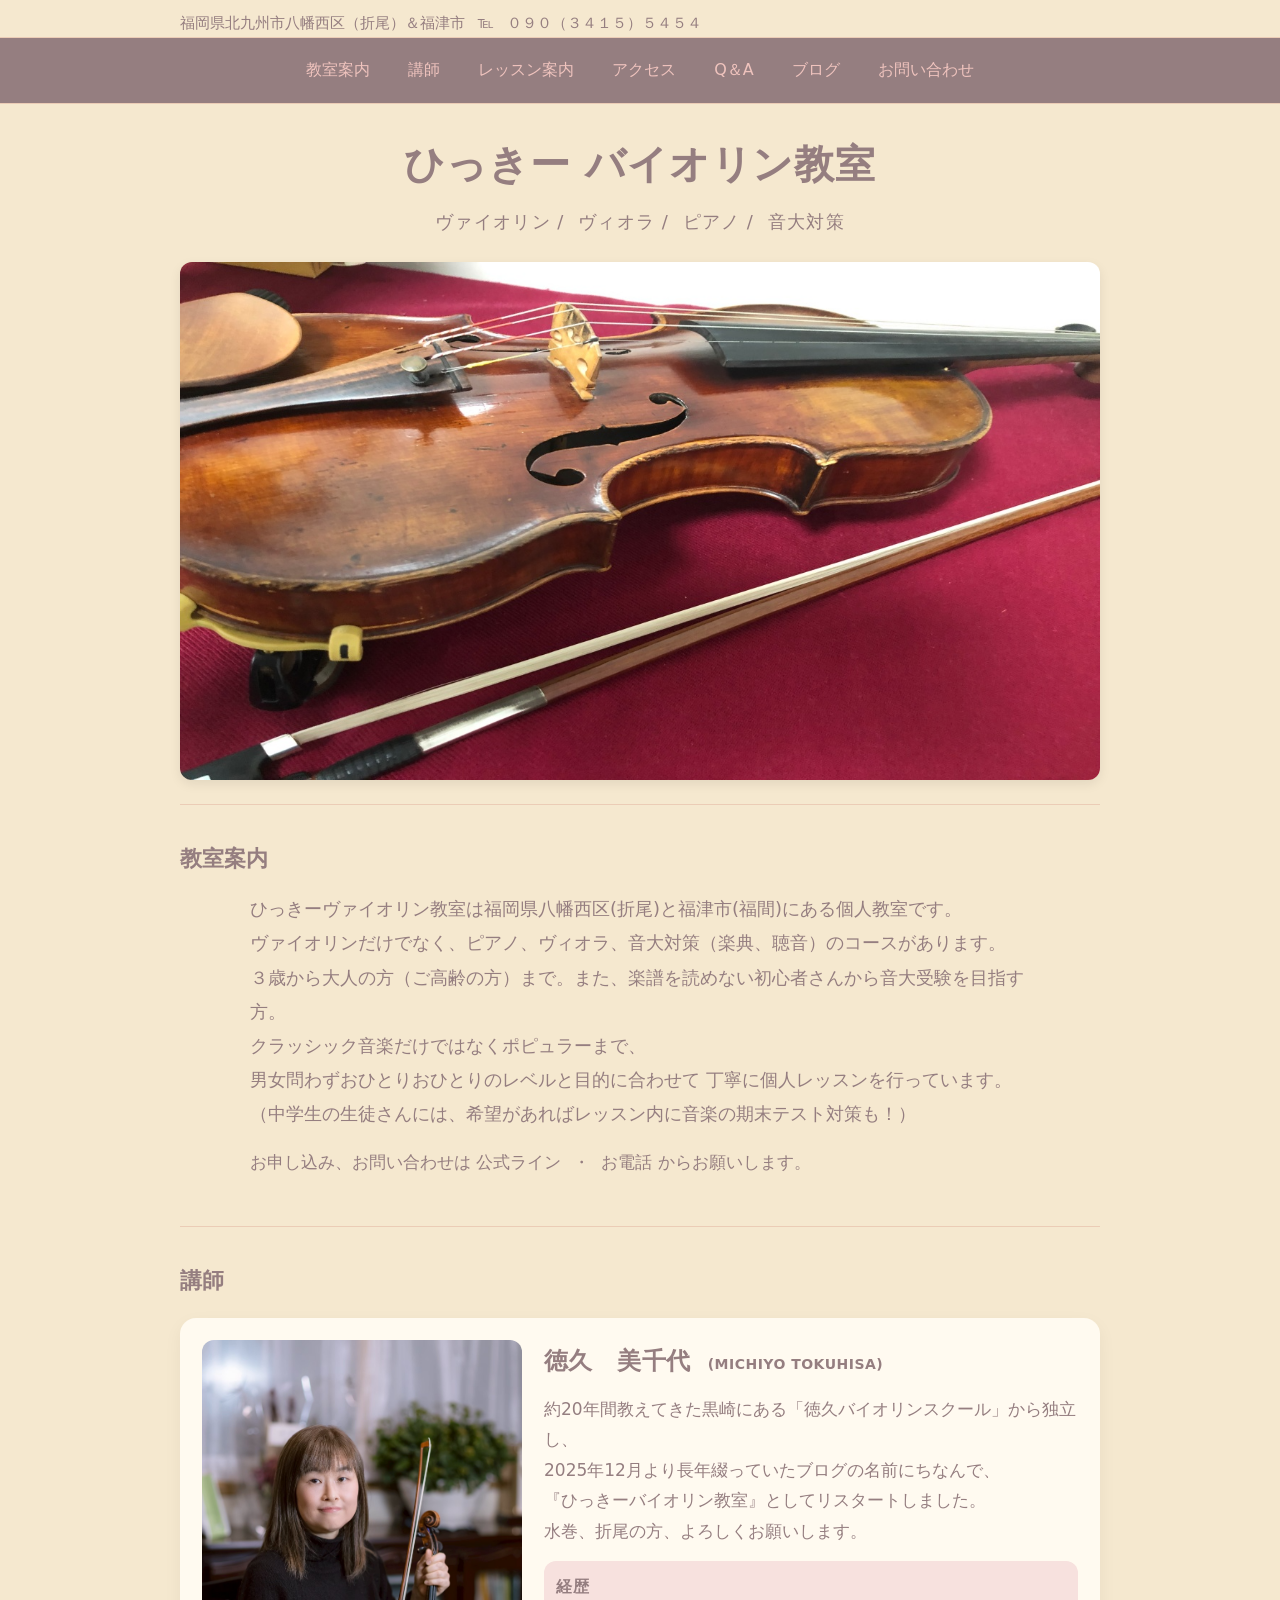
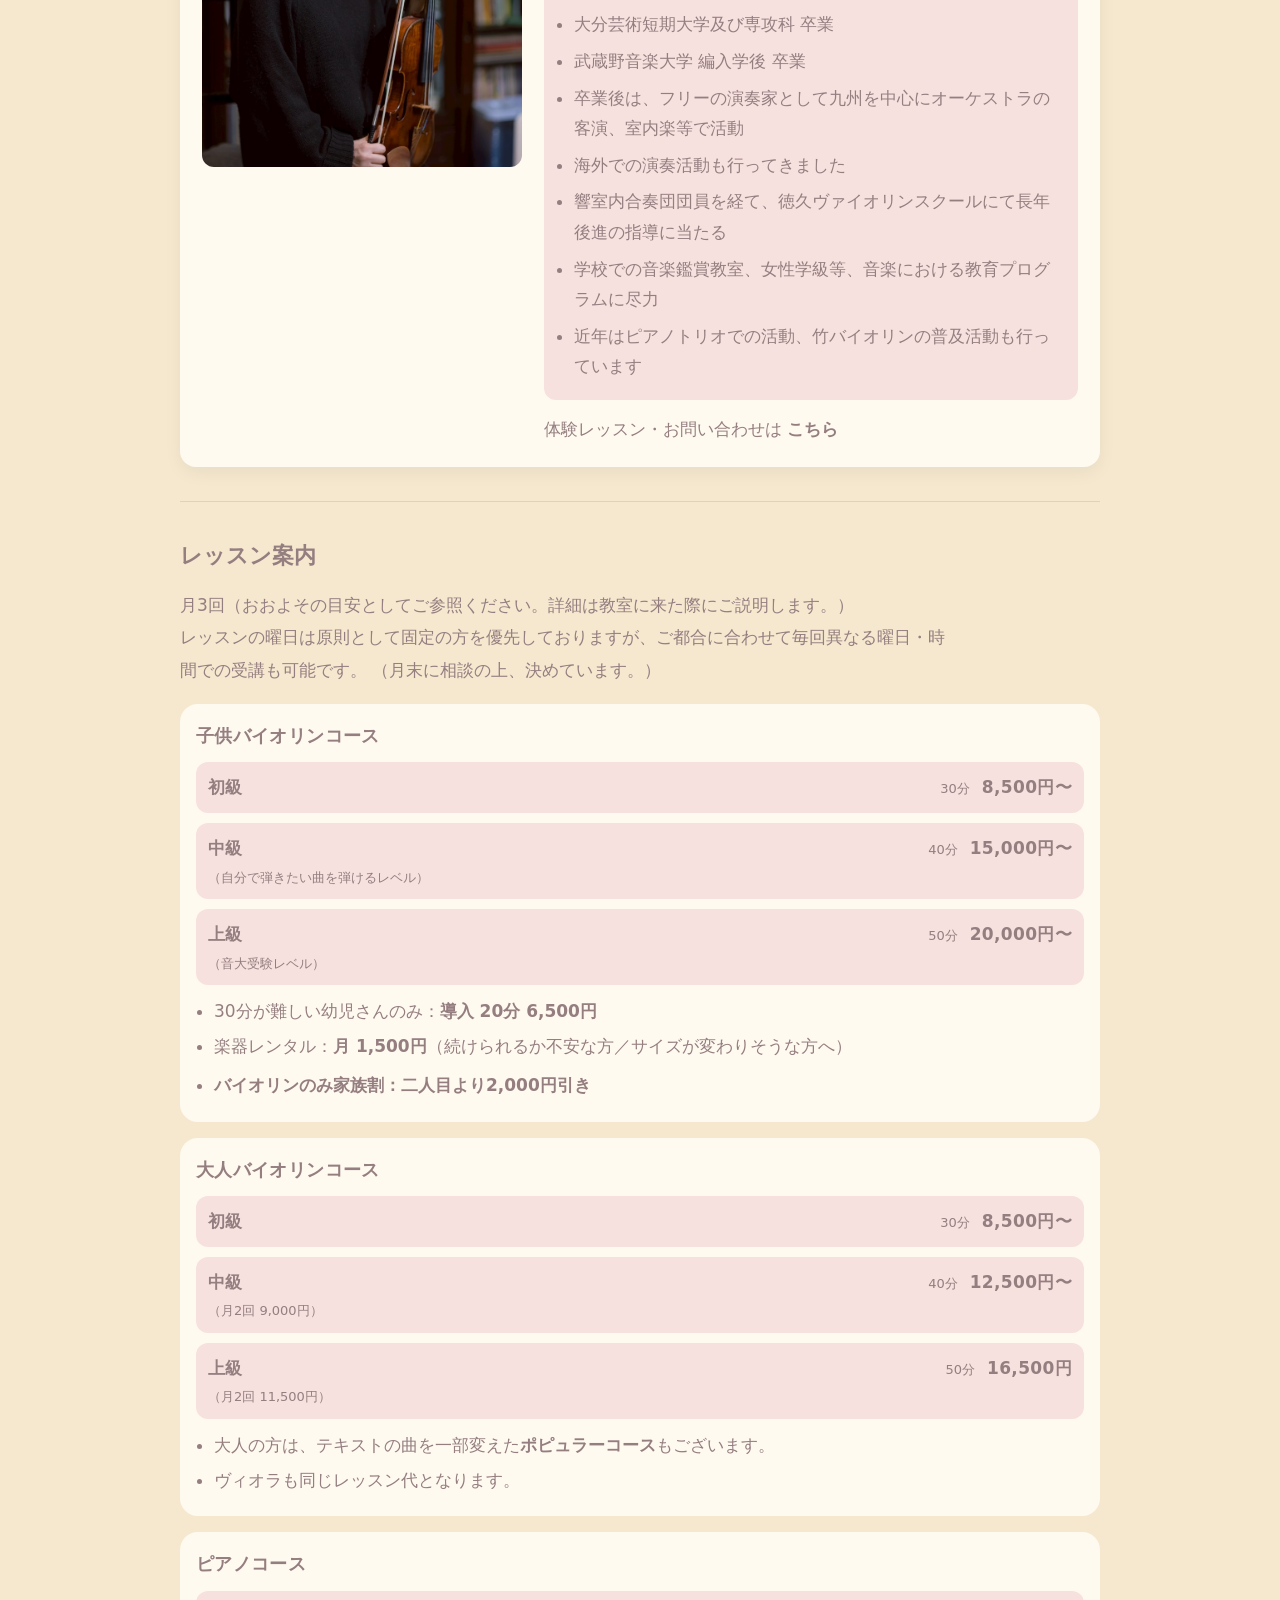
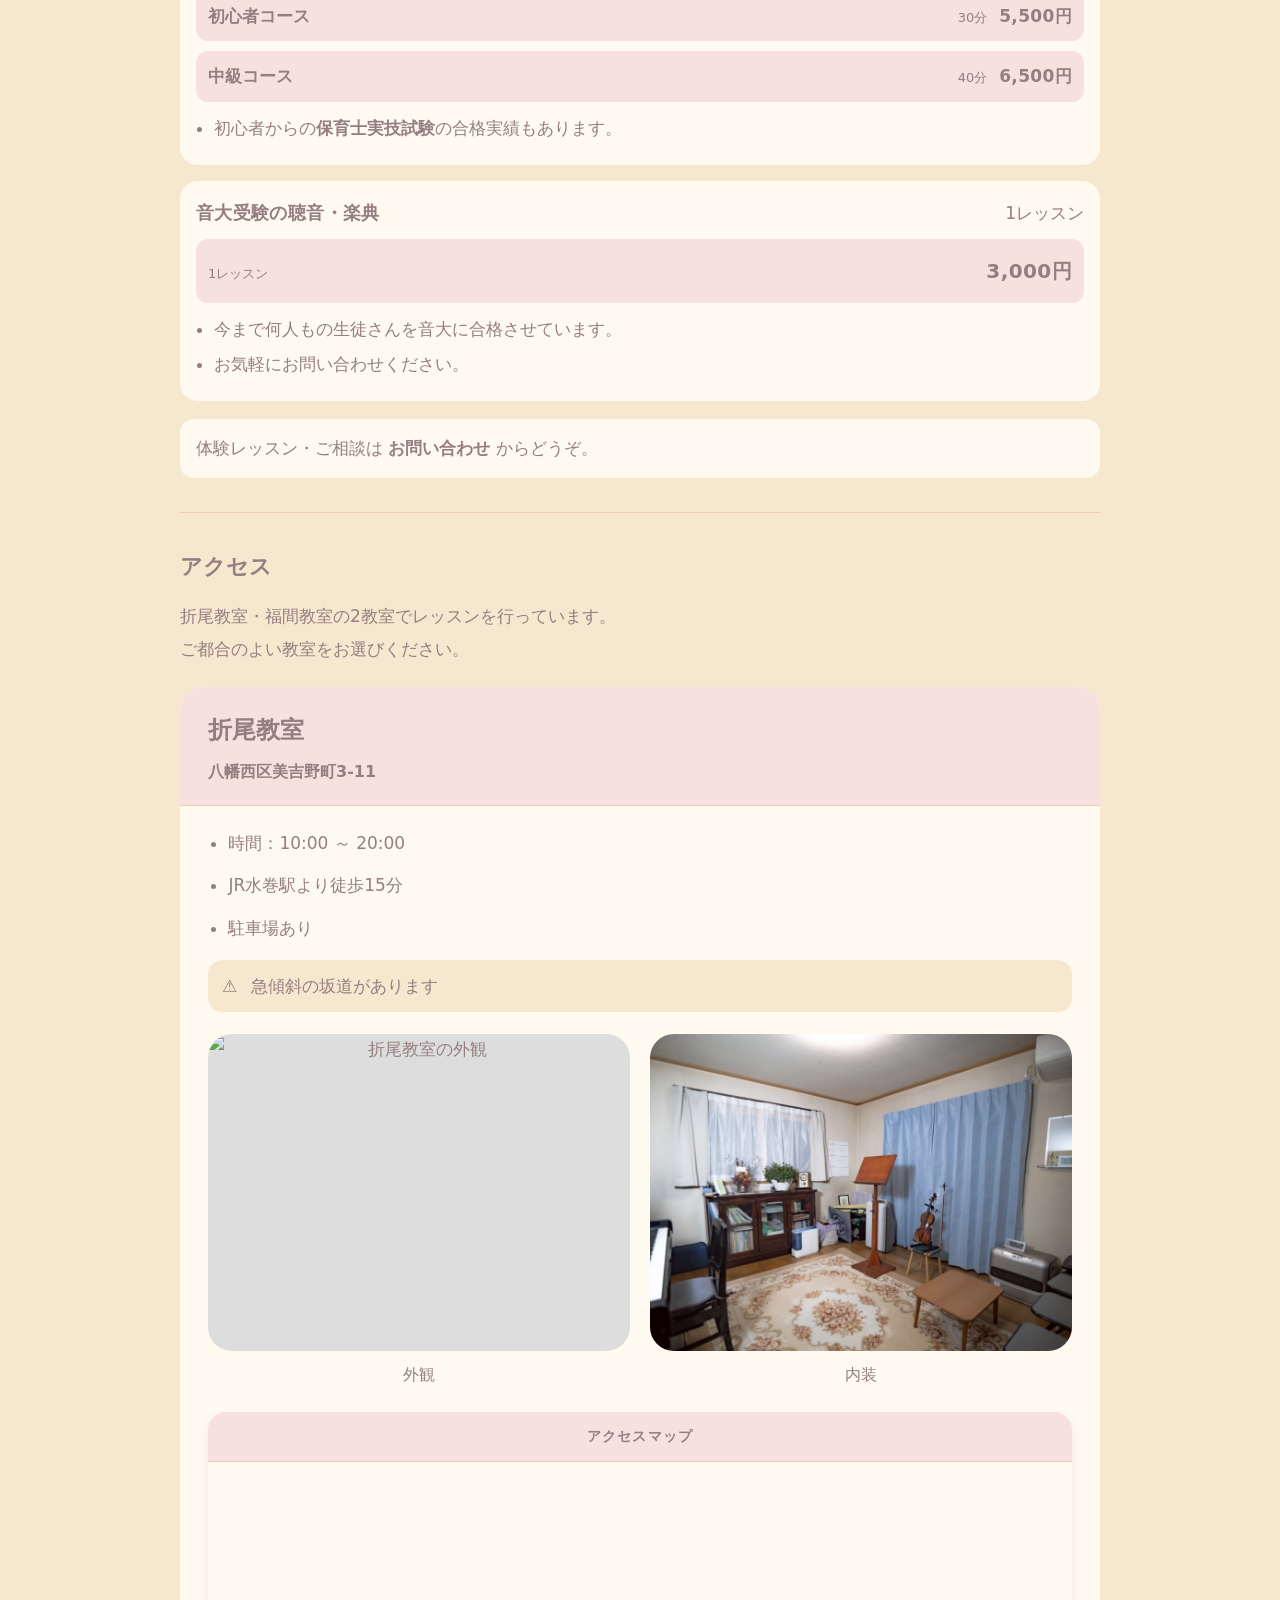
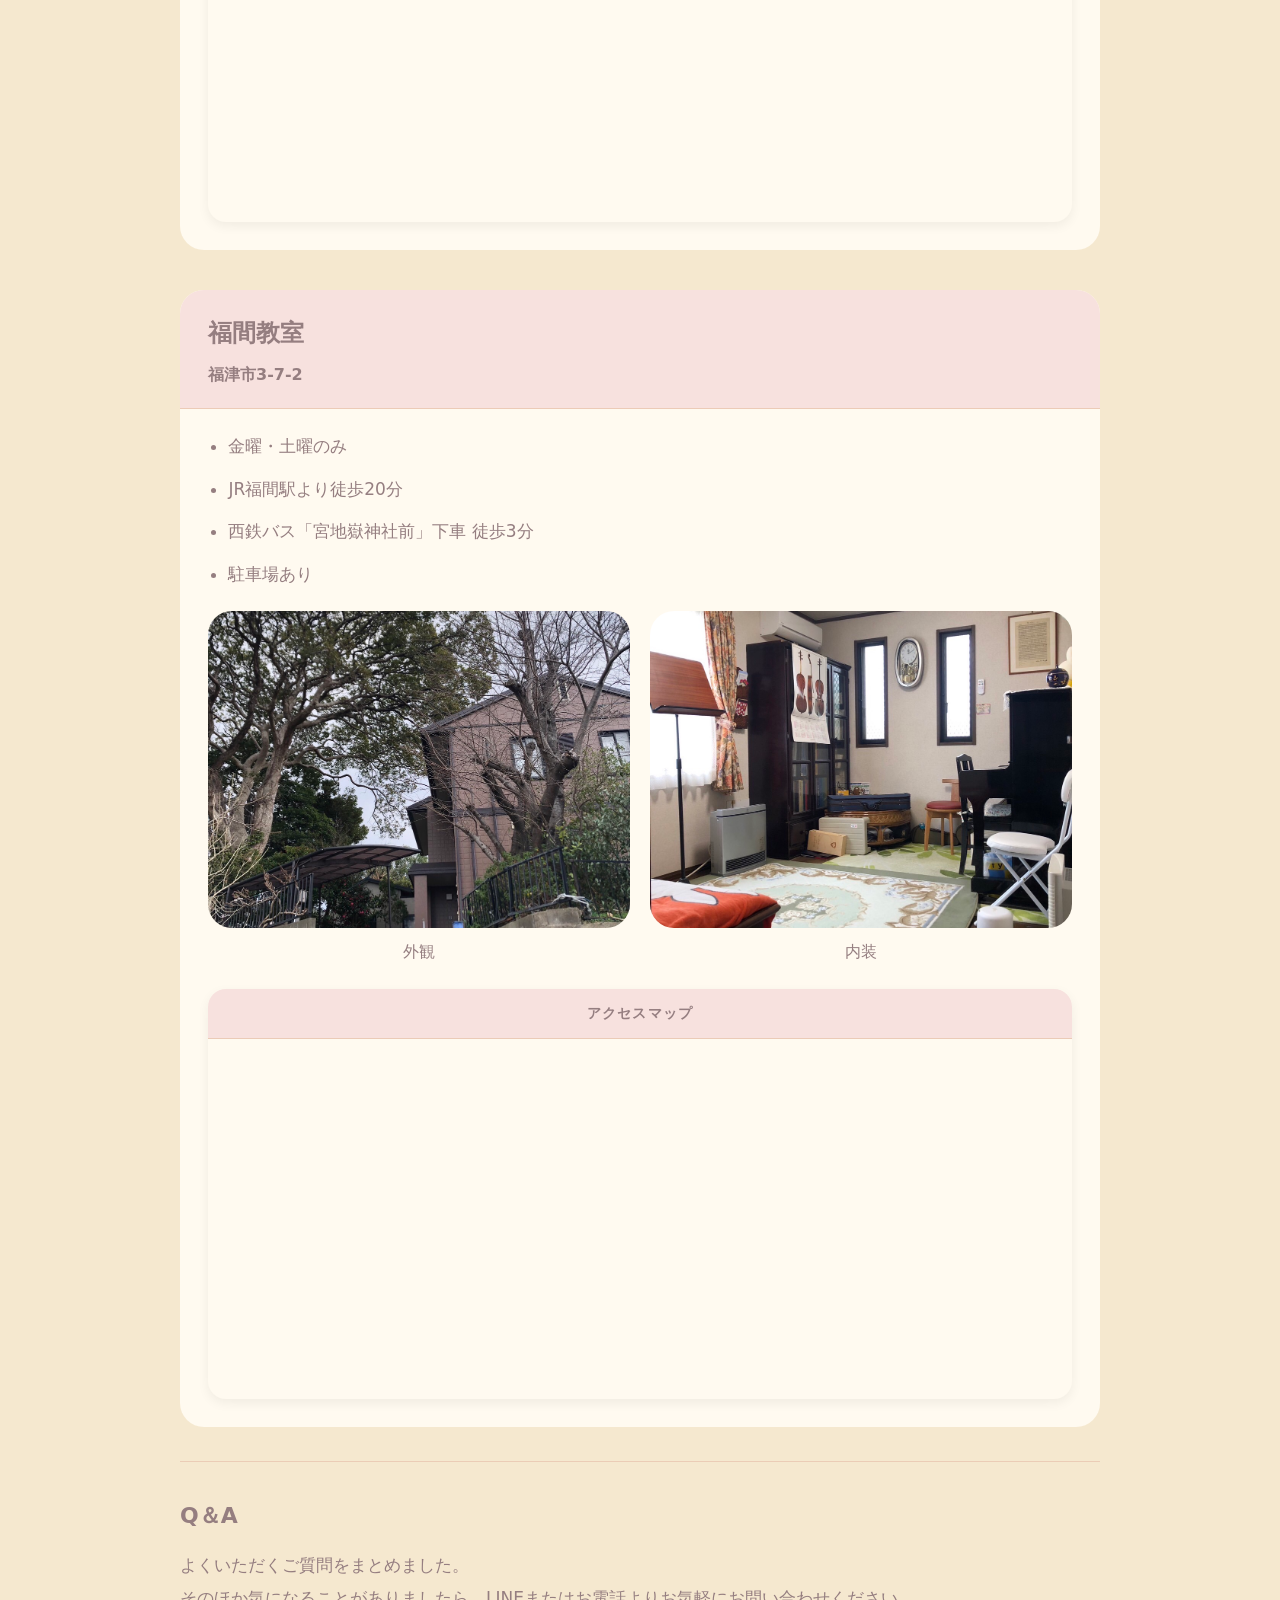
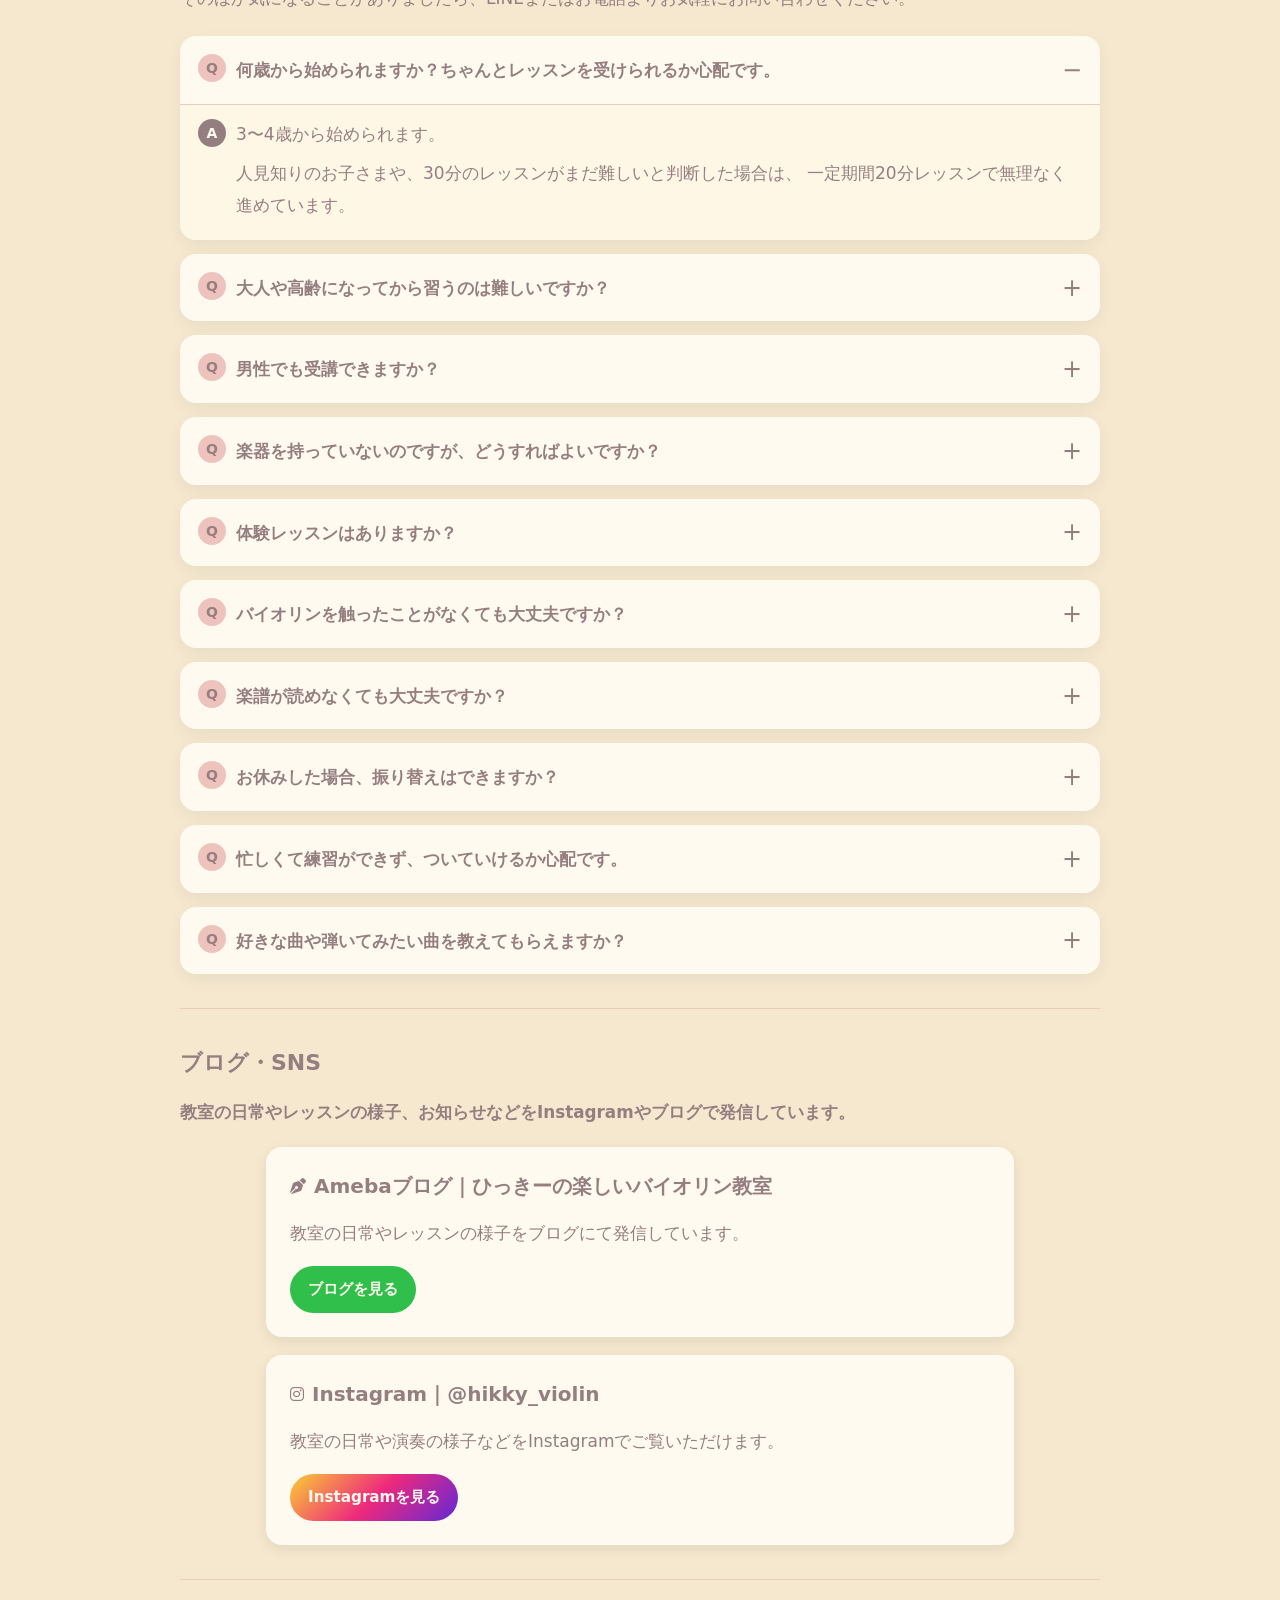
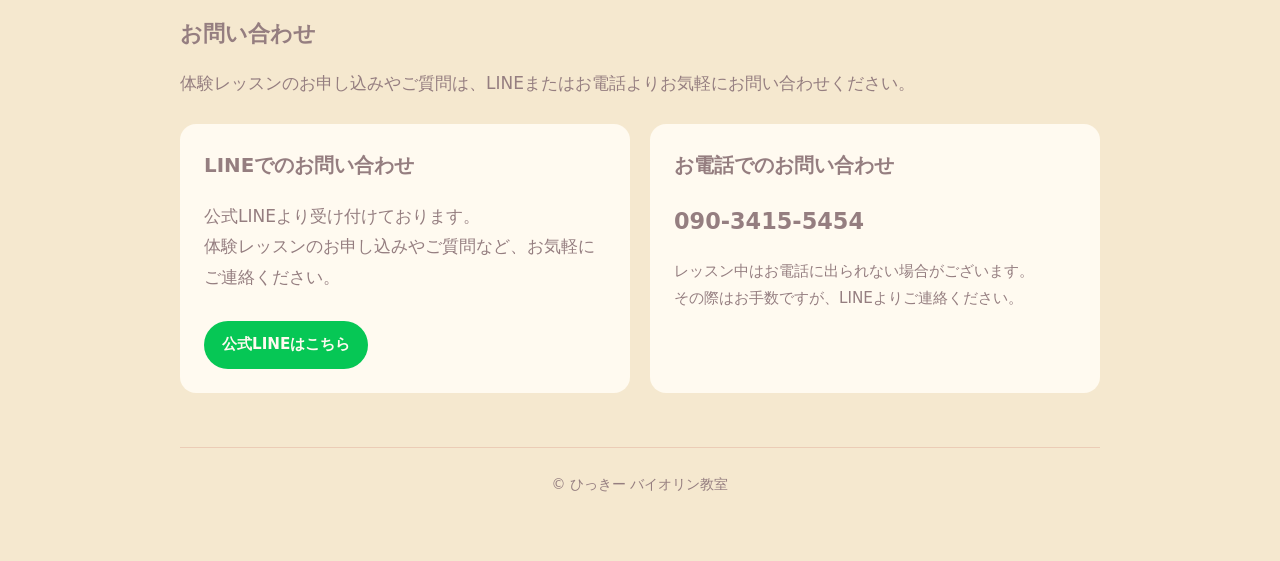
==== commit 8c0369b4: "色の調整" ====
--- a/HP_violin/index.html
+++ b/HP_violin/index.html
@@ -1,53 +1,53 @@
 <!doctype html>
 <html lang="ja">
 <head>
-  <meta charset="utf-8" />
-  <meta name="viewport" content="width=device-width, initial-scale=1" />
+  <meta charset="utf-8">
+  <meta name="viewport" content="width=device-width, initial-scale=1">
   <title>ひっきー バイオリン教室</title>
-  <link rel="stylesheet" href="style.css" />
+  <link rel="stylesheet" href="style.css">
+  <link
+  rel="stylesheet"
+  href="https://cdnjs.cloudflare.com/ajax/libs/font-awesome/6.5.2/css/all.min.css"
+  referrerpolicy="no-referrer"
+  />
 </head>
-
 <body>
-  <!-- PDF上部の一行 -->
   <div class="topline">
     <span>福岡県北九州市八幡西区（折尾）＆福津市</span>
     <span class="sep">℡</span>
     <a href="tel:09034155454">０９０（３４１５）５４５４</a>
   </div>
 
+  <div class="tabbar" role="navigation" aria-label="ページ内メニュー">
+    <nav class="menu">
+      <a href="#about">教室案内</a>
+      <a href="#teacher">講師</a>
+      <a href="#lesson">レッスン案内</a>
+      <a href="#access">アクセス</a>
+      <a href="#qa">Q＆A</a>
+      <a href="#blog">ブログ</a>
+      <a href="#contact">お問い合わせ</a>
+    </nav>
+  </div>
+
   <main class="wrap">
-    <!-- タイトル -->
     <header class="hero" id="top">
-    <h1 class="title">ひっきー バイオリン教室</h1>
-    <p class="course-line">
+      <h1 class="title">ひっきー バイオリン教室</h1>
+      <p class="course-line">
         <span>ヴァイオリン</span><span class="dot">/</span>
         <span>ヴィオラ</span><span class="dot">/</span>
         <span>ピアノ</span><span class="dot">/</span>
         <span>音大対策</span>
-    </p>
-
-
+      </p>
+
+      <div class="hero-image">
+        <img src="image/violin.png" alt="バイオリン">
+      </div>
     </header>
 
-    <!-- 固定タブ（ここが常に表示される） -->
-    <div class="tabbar" role="navigation" aria-label="ページ内メニュー">
-    <nav class="menu">
-        <a href="#about">教室案内</a>
-        <a href="#teacher">講師</a>
-        <a href="#lesson">レッスン案内</a>
-        <a href="#access">アクセス</a>
-        <a href="#qa">Q＆A</a>
-        <a href="#blog">ブログ</a>
-        <a href="#contact">お問い合わせ</a>
-    </nav>
-    </div>
-
-      <!-- バイオリン画像 -->
-    <div class="hero-image">
-    <img src="image/violin.png" alt="バイオリン">
-    </div>
-
-      <!-- PDFの導入文（改行多めで寄せる） -->
+    <section id="about" class="section">
+      <h2>教室案内</h2>
+
       <div class="intro">
         <p>
           ひっきーヴァイオリン教室は福岡県八幡西区(折尾)と福津市(福間)にある個人教室です。<br>
@@ -67,13 +67,13 @@
           からお願いします。
         </p>
       </div>
-    </header>
+    </section>
 
     <section id="teacher" class="section">
       <h2>講師</h2>
 
       <div class="teacher-card">
-        <div class="teacher-photo" aria-hidden="true">
+        <div class="teacher-photo">
           <img src="image/teacher.JPG" alt="講師の写真">
         </div>
 
@@ -93,7 +93,7 @@
             <p class="teacher-label">経歴</p>
             <ul class="teacher-list">
               <li>大分芸術短期大学及び専攻科 卒業</li>
-              <li>武蔵野音楽大学　編入学後 卒業</li>
+              <li>武蔵野音楽大学 編入学後 卒業</li>
               <li>卒業後は、フリーの演奏家として九州を中心にオーケストラの客演、室内楽等で活動</li>
               <li>海外での演奏活動も行ってきました</li>
               <li>響室内合奏団団員を経て、徳久ヴァイオリンスクールにて長年後進の指導に当たる</li>
@@ -120,11 +120,9 @@
         </p>
 
         <div class="lesson-grid">
-          <!-- 子供 -->
           <article class="lesson-card">
             <div class="lesson-head">
               <h3>子供バイオリンコース</h3>
-              <span class="badge">月3回</span>
             </div>
 
             <div class="price-table">
@@ -168,11 +166,9 @@
             </ul>
           </article>
 
-          <!-- 大人 -->
           <article class="lesson-card">
             <div class="lesson-head">
               <h3>大人バイオリンコース</h3>
-              <span class="badge">月3回</span>
             </div>
 
             <div class="price-table">
@@ -215,11 +211,9 @@
             </ul>
           </article>
 
-          <!-- ピアノ -->
           <article class="lesson-card">
             <div class="lesson-head">
               <h3>ピアノコース</h3>
-              <span class="badge">月3回</span>
             </div>
 
             <div class="price-table">
@@ -249,10 +243,9 @@
             </ul>
           </article>
 
-          <!-- 音大対策 -->
           <article class="lesson-card">
             <div class="lesson-head">
-              <h3>音大受験の調音・楽典</h3>
+              <h3>音大受験の聴音・楽典</h3>
               <span class="badge">1レッスン</span>
             </div>
 
@@ -276,30 +269,36 @@
       </div>
     </section>
 
-
     <section id="access" class="section">
       <h2>アクセス</h2>
 
       <p class="access-lead">
         折尾教室・福間教室の2教室でレッスンを行っています。<br>
+        ご都合のよい教室をお選びください。
       </p>
 
       <div class="access-grid">
         <!-- 折尾教室 -->
         <article class="access-card">
-          <div class="access-body">
+          <div class="access-head">
             <h3 class="access-name">折尾教室</h3>
             <p class="access-address">八幡西区美吉野町3-11</p>
-
+          </div>
+
+          <div class="access-body">
             <ul class="access-list">
-              <li>時間：10:00 ~ 20:00</li>
+              <li>時間：10:00 ～ 20:00</li>
               <li>JR水巻駅より徒歩15分</li>
               <li>駐車場あり</li>
-              <li>急傾斜の坂道があります</li>
-            </ul>
-          </div>
-
-          <div class="access-photos two">
+            </ul>
+
+            <p class="access-note">
+              <span class="access-note-icon">⚠</span>
+              急傾斜の坂道があります
+            </p>
+          </div>
+
+          <div class="access-photos">
             <figure class="access-photo-item">
               <img src="image/orio-outside.jpeg" alt="折尾教室の外観">
               <figcaption>外観</figcaption>
@@ -311,24 +310,24 @@
           </div>
 
           <div class="access-map">
+            <p class="access-map-title">アクセスマップ</p>
             <iframe
               src="https://www.google.com/maps/embed?pb=!1m18!1m12!1m3!1d3313.392529629147!2d130.7018900747755!3d33.85377342818557!2m3!1f0!2f0!3f0!3m2!1i1024!2i768!4f13.1!3m3!1m2!1s0x3543c8dd1123e09f%3A0xff519459af72a711!2z44Gy44Gj44GN44O844OQ44Kk44Kq44Oq44Oz5pWZ5a6kKOaKmOWwvik!5e0!3m2!1sja!2sjp!4v1773119878352!5m2!1sja!2sjp"
-              width="100%"
-              height="260"
-              style="border:0;"
-              allowfullscreen=""
               loading="lazy"
-              referrerpolicy="no-referrer-when-downgrade">
+              referrerpolicy="no-referrer-when-downgrade"
+              allowfullscreen>
             </iframe>
           </div>
         </article>
 
         <!-- 福間教室 -->
         <article class="access-card">
-          <div class="access-body">
+          <div class="access-head">
             <h3 class="access-name">福間教室</h3>
             <p class="access-address">福津市3-7-2</p>
-
+          </div>
+
+          <div class="access-body">
             <ul class="access-list">
               <li>金曜・土曜のみ</li>
               <li>JR福間駅より徒歩20分</li>
@@ -337,7 +336,7 @@
             </ul>
           </div>
 
-          <div class="access-photos two">
+          <div class="access-photos">
             <figure class="access-photo-item">
               <img src="image/fukuma-outside.jpg" alt="福間教室の外観">
               <figcaption>外観</figcaption>
@@ -349,14 +348,12 @@
           </div>
 
           <div class="access-map">
+            <p class="access-map-title">アクセスマップ</p>
             <iframe
               src="https://www.google.com/maps/embed?pb=!1m18!1m12!1m3!1d3316.3931439535813!2d130.4814954747718!3d33.77634443224982!2m3!1f0!2f0!3f0!3m2!1i1024!2i768!4f13.1!3m3!1m2!1s0x3542294431934e19%3A0x6fef5cfd86f785c0!2z44Gy44Gj44GN44O844OQ44Kk44Kq44Oq44Oz5pWZ5a6k77yI56aP6ZaT77yJ!5e0!3m2!1sja!2sjp!4v1773119811101!5m2!1sja!2sjp"
-              width="100%"
-              height="260"
-              style="border:0;"
-              allowfullscreen=""
               loading="lazy"
-              referrerpolicy="no-referrer-when-downgrade">
+              referrerpolicy="no-referrer-when-downgrade"
+              allowfullscreen>
             </iframe>
           </div>
         </article>
@@ -373,10 +370,10 @@
 
       <div class="qa-list">
         <details class="qa-item" open>
-          <summary>何歳から始められますか？ちゃんとレッスンを受けられるか心配です。</summary>
-          <div class="qa-answer">
-            <p>
-              3〜4歳から始められます。<br>
+          <summary><span>何歳から始められますか？ちゃんとレッスンを受けられるか心配です。</span></summary>
+          <div class="qa-answer">
+            <p class="qa-answer-main">3〜4歳から始められます。</p>
+            <p class="qa-answer-sub">
               人見知りのお子さまや、30分のレッスンがまだ難しいと判断した場合は、
               一定期間20分レッスンで無理なく進めています。
             </p>
@@ -384,9 +381,10 @@
         </details>
 
         <details class="qa-item">
-          <summary>大人や高齢になってから習うのは難しいですか？</summary>
-          <div class="qa-answer">
-            <p>
+          <summary><span>大人や高齢になってから習うのは難しいですか？</span></summary>
+          <div class="qa-answer">
+            <p class="qa-answer-main">いいえ、難しくありません。</p>
+            <p class="qa-answer-sub">
               大人になってからバイオリンを始めて、憧れの曲を弾けるようになった方もたくさんいらっしゃいます。<br>
               70歳から始められた方もおり、新しい趣味として楽しく通ってくださっています。<br>
               手先や脳へのよい刺激になるというお声もあり、ご高齢の方にもおすすめです。
@@ -395,41 +393,41 @@
         </details>
 
         <details class="qa-item">
-          <summary>男性でも受講できますか？</summary>
-          <div class="qa-answer">
-            <p>
-              はい。性別を問わず、どなたでも受講していただけます。<br>
+          <summary><span>男性でも受講できますか？</span></summary>
+          <div class="qa-answer">
+            <p class="qa-answer-main">はい。性別を問わず、どなたでも受講していただけます。</p>
+            <p class="qa-answer-sub">
               教室には男性の生徒さんも通われていますので、どうぞ安心してお越しください。
             </p>
           </div>
         </details>
 
         <details class="qa-item">
-          <summary>楽器を持っていないのですが、どうすればよいですか？</summary>
-          <div class="qa-answer">
-            <p>
-              見学の際におすすめの楽器をご案内しています。<br>
+          <summary><span>楽器を持っていないのですが、どうすればよいですか？</span></summary>
+          <div class="qa-answer">
+            <p class="qa-answer-main">見学の際におすすめの楽器をご案内しています。</p>
+            <p class="qa-answer-sub">
               また、レンタル楽器のご用意もありますので、まだ楽器をお持ちでない方もお気軽にご相談ください。
             </p>
           </div>
         </details>
 
         <details class="qa-item">
-          <summary>体験レッスンはありますか？</summary>
-          <div class="qa-answer">
-            <p>
+          <summary><span>体験レッスンはありますか？</span></summary>
+          <div class="qa-answer">
+            <p class="qa-answer-main">まずはレッスンのご見学をおすすめしています。</p>
+            <p class="qa-answer-sub">
               バイオリンはすぐに音を出して演奏できる楽器ではないため、
-              まずはレッスンのご見学をおすすめしています。<br>
               教室の雰囲気や指導内容をご覧いただいたうえで、ご検討いただければと思います。
             </p>
           </div>
         </details>
 
         <details class="qa-item">
-          <summary>バイオリンを触ったことがなくても大丈夫ですか？</summary>
-          <div class="qa-answer">
-            <p>
-              はい、大丈夫です。<br>
+          <summary><span>バイオリンを触ったことがなくても大丈夫ですか？</span></summary>
+          <div class="qa-answer">
+            <p class="qa-answer-main">はい、大丈夫です。</p>
+            <p class="qa-answer-sub">
               バイオリンだけでなく、ピアノなど他の楽器もまったく初めてという方が多くいらっしゃいますので、
               どうぞご安心ください。
             </p>
@@ -437,10 +435,10 @@
         </details>
 
         <details class="qa-item">
-          <summary>楽譜が読めなくても大丈夫ですか？</summary>
-          <div class="qa-answer">
-            <p>
-              はい、大丈夫です。<br>
+          <summary><span>楽譜が読めなくても大丈夫ですか？</span></summary>
+          <div class="qa-answer">
+            <p class="qa-answer-main">はい、大丈夫です。</p>
+            <p class="qa-answer-sub">
               ピアノの生徒さんはワークブックを使って楽譜を読む練習を行い、
               バイオリンの生徒さんも段階的に読めるように進めていきます。
             </p>
@@ -448,10 +446,10 @@
         </details>
 
         <details class="qa-item">
-          <summary>お休みした場合、振り替えはできますか？</summary>
-          <div class="qa-answer">
-            <p>
-              振り替えレッスンは可能です。<br>
+          <summary><span>お休みした場合、振り替えはできますか？</span></summary>
+          <div class="qa-answer">
+            <p class="qa-answer-main">振り替えレッスンは可能です。</p>
+            <p class="qa-answer-sub">
               ただし、当日キャンセルの場合は振り替えレッスンが10分短縮となります。<br>
               また、キャンセルが何度も続く場合には、振り替えをお受けできないことがあります。
             </p>
@@ -459,18 +457,17 @@
         </details>
 
         <details class="qa-item">
-          <summary>忙しくて練習ができず、ついていけるか心配です。</summary>
-          <div class="qa-answer">
-            <p>
-              生徒さんお一人おひとりのペースに合わせてレッスンを行っていますので、ご安心ください。
-            </p>
-          </div>
-        </details>
-
-        <details class="qa-item">
-          <summary>好きな曲や弾いてみたい曲を教えてもらえますか？</summary>
-          <div class="qa-answer">
-            <p>
+          <summary><span>忙しくて練習ができず、ついていけるか心配です。</span></summary>
+          <div class="qa-answer">
+            <p class="qa-answer-main">生徒さんお一人おひとりのペースに合わせてレッスンを行っていますので、ご安心ください。</p>
+          </div>
+        </details>
+
+        <details class="qa-item">
+          <summary><span>好きな曲や弾いてみたい曲を教えてもらえますか？</span></summary>
+          <div class="qa-answer">
+            <p class="qa-answer-main">ご希望の曲の指導も行っています。</p>
+            <p class="qa-answer-sub">
               発表会やご自身で演奏される機会に向けて、ご希望の曲の指導も行っています。<br>
               ただし、現在の進度や曲の難易度によっては、ご希望に添えない場合もありますのでご了承ください。
             </p>
@@ -478,56 +475,53 @@
         </details>
       </div>
 
-      <div class="qa-contact">
-        <p>
-          そのほか、ご不明な点や不安なことがありましたら
-          <a href="#contact">お問い合わせ</a> からお気軽にご連絡ください。
-        </p>
       </div>
     </section>
 
     <section id="blog" class="section">
       <h2>ブログ・SNS</h2>
-
 
       <p class="blog-card-lead">
         教室の日常やレッスンの様子、お知らせなどをInstagramやブログで発信しています。
       </p>
 
-      <!-- Ameblo card -->
-      <a
-        href="https://ameblo.jp/tamachan4pudding/"
-        class="blog-link-card"
-        target="_blank"
-        rel="noopener"
-      >
-        <div class="blog-link-card-text">
-          <span class="blog-link-label">Amebaブログ</span>
-          <h3>ひっきーの楽しいバイオリン教室</h3>
-          <p>
-            教室の日常やレッスンの様子をブログにて発信しています。
-          </p>
-          <span class="blog-link-button">ブログを見る</span>
-        </div>
-      </a>
-
-      <!-- Instagram card -->
-      <a
-        href="https://www.instagram.com/hikky_violin/"
-        class="blog-link-card"
-        target="_blank"
-        rel="noopener"
-      >
-        <div class="blog-link-card-text">
-          <span class="blog-link-label">Instagram</span>
-          <h3>@hikky_violin</h3>
-          <p>
-            教室の日常や演奏の様子などをInstagramでご覧いただけます。
-          </p>
-          <span class="blog-link-button instagram-color">Instagramを見る</span>
-        </div>
-      </a>
-
+    <!-- Ameba card -->
+    <a
+      href="https://ameblo.jp/tamachan4pudding/"
+      class="blog-link-card ameblo-card"
+      target="_blank"
+      rel="noopener"
+    >
+      <div class="blog-link-card-text">
+        <h3>
+          <i class="fa-solid fa-pen-nib blog-title-icon" aria-hidden="true"></i>
+          Amebaブログ｜ひっきーの楽しいバイオリン教室
+        </h3>
+        <p>
+          教室の日常やレッスンの様子をブログにて発信しています。
+        </p>
+        <span class="blog-link-button">ブログを見る</span>
+      </div>
+    </a>
+
+    <!-- Instagram card -->
+    <a
+      href="https://www.instagram.com/hikky_violin/"
+      class="blog-link-card instagram-card"
+      target="_blank"
+      rel="noopener"
+    >
+      <div class="blog-link-card-text">
+        <h3>
+          <i class="fa-brands fa-instagram blog-title-icon" aria-hidden="true"></i>
+          Instagram｜@hikky_violin
+        </h3>
+        <p>
+          教室の日常や演奏の様子などをInstagramでご覧いただけます。
+        </p>
+        <span class="blog-link-button">Instagramを見る</span>
+      </div>
+    </a>
     </section>
 
     <section id="contact" class="section">
@@ -552,7 +546,7 @@
         <article class="contact-card">
           <h3>お電話でのお問い合わせ</h3>
           <p class="contact-tel">
-            <a href="tel:09012345678">090-1234-5678</a>
+            <a href="tel:09034155454">090-3415-5454</a>
           </p>
           <p class="contact-note">
             レッスン中はお電話に出られない場合がございます。<br>
@@ -566,12 +560,5 @@
       <p>© ひっきー バイオリン教室</p>
     </footer>
   </main>
-
-  <script>
-    // 固定ヘッダーはないけど、リンクジャンプの見切れ対策として一応
-    document.querySelectorAll("section[id]").forEach(sec => {
-      sec.style.scrollMarginTop = "24px";
-    });
-  </script>
 </body>
-</html>
+</html>
--- a/HP_violin/style.css
+++ b/HP_violin/style.css
@@ -1,979 +1,895 @@
-:root{
-  --base:#f5e8cf;
-  --lesson:#faeaca;
-  --accent:#efc3bd;
-  --sub:#957e80;
-  --text:#352225;
-
-  --bg:#f5e8cf;
-  --line:#e7d9cf;
-  --white:#fffaf0;
-
+:root {
+  --base: #f5e8cf;
+  --base_2: #fff7e6;
+  --accent: #efc3bd;
+  --accent_2: color-mix(in srgb, var(--accent) 50%, #fff);
+  --sub: #957e80;
+  --line: #ebccb6;
+  --white: #fffaf0;
   --max: 920px;
 }
 
-html{ scroll-behavior:smooth; }
-
-body{
-  margin:0;
-  background:var(--bg);
-  color:var(--sub);
+html {
+  scroll-behavior: smooth;
+}
+
+body {
+  margin: 0;
+  background: var(--base);
+  color: var(--sub);
   font-family: system-ui, -apple-system, "Segoe UI", "Noto Sans JP",
-               "Hiragino Kaku Gothic ProN", "Yu Gothic", "Meiryo", sans-serif;
-  line-height:1.8;
-  font-size:16px;
-}
-
-.topline{
-  max-width:var(--max);
-  margin:0 auto;
-  padding:10px 16px 0;
-  font-size:15px;
-  color:var(--sub);
-}
-.topline a{
-  color:inherit;
-  text-decoration:none;
-}
-.topline a:hover{
-  text-decoration:underline;
-}
-.sep{ margin:0 8px; }
-
-.wrap{
-  max-width:var(--max);
-  margin:0 auto;
-  padding:10px 16px 64px;
-}
-
-/* hero */
-.hero{
-  text-align:center;
-  padding-top:8px;
-}
-
-.hero-image{
-  text-align:center;
-  margin:24px 0;
-}
-
-.hero-image img{
-  max-width:100%;
-  height:auto;
-  display:block;
-  margin:0 auto;
-  border-radius:12px;
-  box-shadow:0 4px 12px rgba(0,0,0,0.08);
-}
-
-.course-line{
-  margin:0 0 10px;
-  font-size:18px;
-  color:var(--sub);
-  letter-spacing:.08em;
-}
-
-.course-line .dot{
-  margin:0 8px;
-  color:var(--accent);
-}
-
-.title{
-  margin:6px 0 6px;
-  font-size:40px;
-  letter-spacing:.02em;
-  color:var(--sub);
-  font-weight:700;
-}
-
-.subtitle{
-  margin:0 0 8px;
-  color:var(--sub);
-  font-size:18px;
-}
-
-/* sticky menu */
-.tabbar{
-  position:sticky;
-  top:0;
-  z-index:50;
-  background:var(--sub);
-  backdrop-filter:blur(8px);
-  border-top:1px solid var(--line);
-  border-bottom:1px solid var(--line);
-}
-
-.menu{
-  max-width:var(--max);
-  margin:0 auto;
-  padding:10px 16px;
-  display:flex;
-  flex-wrap:wrap;
-  justify-content:center;
-  gap:14px;
-  font-size:14px;
-}
-
-.menu a{
-  color:var(--accent);
-  text-decoration:none;
-  padding:6px 10px;
-  border-radius:999px;
-  transition:.2s ease;
-}
-
-.menu a:hover{
-  background:var(--accent);
-  color:var(--base);
-}
-
-.section{
-  scroll-margin-top:72px;
-  padding:34px 0;
-  border-top:1px solid var(--line);
-  text-align:left;
-}
-
-.section h2{
-  margin:0;
-  font-size:22px;
-  font-weight:700;
-  color:var(--sub);
-}
-
-/* intro */
-.intro{
-  max-width:720px;
-  margin:0 auto;
-  text-align:left;
-  font-size:16px;
-}
-.intro p{ margin:0 0 12px; }
-
-.contactline{
-  margin-top:6px;
-  font-size:15px;
-}
-
-.contactline a{
-  color:var(--sub);
-  text-decoration:none;
-  font-weight:600;
-}
-
-.contactline a:hover{
-  text-decoration:underline;
-}
-
-.dot{
-  margin:0 6px;
-  color:var(--accent);
-}
-
-/* footer */
-.footer{
-  padding-top:24px;
-  color:var(--sub);
-  font-size:14px;
-  border-top:1px solid var(--line);
-  margin-top:20px;
-}
-.footer p{
-  margin:0;
-  text-align:center;
+    "Hiragino Kaku Gothic ProN", "Yu Gothic", "Meiryo", sans-serif;
+  line-height: 1.8;
+  font-size: 16px;
+}
+
+.topline,
+.wrap,
+.menu {
+  max-width: var(--max);
+  margin: 0 auto;
+}
+
+.topline {
+  padding: 10px 16px 0;
+  font-size: 15px;
+}
+
+.topline a,
+.contactline a,
+.teacher-cta a,
+.lesson-cta a,
+.qa-contact a,
+.contact-tel a {
+  color: inherit;
+  text-decoration: none;
+}
+
+.topline a:hover,
+.contactline a:hover,
+.teacher-cta a:hover,
+.lesson-cta a:hover,
+.qa-contact a:hover {
+  text-decoration: underline;
+}
+
+.sep {
+  margin: 0 8px;
+}
+
+.wrap {
+  padding: 10px 16px 64px;
+}
+
+.hero {
+  padding-top: 8px;
+  text-align: center;
+}
+
+.hero-image {
+  margin: 24px 0;
+}
+
+.hero-image img {
+  display: block;
+  width: 100%;
+  max-width: 100%;
+  height: auto;
+  margin: 0 auto;
+  border-radius: 12px;
+  box-shadow: 0 4px 12px rgba(0, 0, 0, 0.08);
+}
+
+.title {
+  margin: 6px 0;
+  color: var(--sub);
+  font-size: 40px;
+  font-weight: 700;
+  letter-spacing: 0.02em;
+}
+
+.course-line {
+  margin: 0 0 10px;
+  color: var(--sub);
+  font-size: 18px;
+  letter-spacing: 0.08em;
+}
+
+.dot,
+.course-line .dot {
+  margin: 0 6px;
+  color: var(--sub);
+}
+
+.tabbar {
+  position: sticky;
+  top: 0;
+  z-index: 50;
+  background: var(--sub);
+  border-top: 1px solid var(--line);
+  border-bottom: 1px solid var(--line);
+}
+
+.menu {
+  display: flex;
+  flex-wrap: wrap;
+  justify-content: center;
+  gap: 14px;
+  padding: 10px 16px;
+  font-size: 16px;
+}
+
+.menu a {
+  padding: 8px 12px; /* 少し広げる */
+  border-radius: 999px;
+  color: var(--accent);
+  text-decoration: none;
+  transition: 0.2s ease;
+}
+
+.menu a:hover {
+  background: var(--accent);
+  color: var(--sub);
+}
+
+.section {
+  padding: 34px 0;
+  border-top: 1px solid var(--line);
+  scroll-margin-top: 72px;
+}
+
+.section h2 {
+  margin: 0 0 14px;
+  color: var(--sub);
+  font-size: 22px;
+  font-weight: 700;
+}
+
+.intro {
+  max-width: 720px;
+  margin: 0 auto;
+  font-size: 16px;
+}
+
+.intro p {
+  margin: 0 0 12px;
+}
+
+.contactline {
+  margin-top: 6px;
+  font-size: 15px;
+}
+
+.footer {
+  margin-top: 20px;
+  padding-top: 24px;
+  border-top: 1px solid var(--line);
+  color: var(--sub);
+  font-size: 14px;
+}
+
+.footer p {
+  margin: 0;
+  text-align: center;
 }
 
 /* teacher */
-.teacher-card{
-  margin-top:18px;
-  display:grid;
-  gap:18px;
-  align-items:start;
-  padding:18px;
-  border:1px solid var(--line);
-  border-radius:16px;
-  background:var(--sub);
-  box-shadow:0 6px 18px rgba(0,0,0,.05);
-}
-
-.teacher-photo img{
-  width:100%;
-  height:auto;
-  display:block;
-  border-radius:12px;
-}
-
-.teacher-name{
-  margin:0 0 10px;
-  font-weight:800;
-  letter-spacing:.02em;
-  font-size:22px;
-  color:var(--accent);
-}
-
-.teacher-en{
-  font-weight:700;
-  color:var(--sub);
-  font-size:14px;
-  margin-left:8px;
-  color: var(--accent);
-}
-
-.teacher-lead{
-  margin:0 0 14px;
-  color:var(--accent);
-}
-
-.teacher-block{
-  padding:12px;
-  border:1px solid var(--line);
-  border-radius:12px;
-  background:var(--white);
-}
-
-.teacher-label{
-  margin:0 0 8px;
-  font-weight:800;
-  color:var(--sub);
-  letter-spacing:.06em;
-  font-size:16px;
-}
-
-.teacher-list{
-  margin:0;
-  padding-left:18px;
-}
-
-.teacher-list li{
-  margin:0 0 6px;
-}
-
-.teacher-cta{
-  margin:14px 0 0;
-  color:var(--accent);
-}
-
-.teacher-cta a{
-  color:var(--accent);
-  font-weight:700;
-  text-decoration:none;
-}
-.teacher-cta a:hover{
-  text-decoration:underline;
+.teacher-card {
+  display: grid;
+  gap: 18px;
+  align-items: start;
+  margin-top: 18px;
+  padding: 18px;
+  border-radius: 16px;
+  background: var(--white);
+  box-shadow: 0 6px 18px rgba(0, 0, 0, 0.05);
+}
+
+.teacher-photo img {
+  display: block;
+  width: 100%;
+  height: auto;
+  border-radius: 12px;
+}
+
+.teacher-name {
+  margin: 0 0 10px;
+  font-size: 22px;
+  font-weight: 800;
+  letter-spacing: 0.02em;
+}
+
+.teacher-en {
+  margin-left: 8px;
+  font-size: 14px;
+  font-weight: 700;
+}
+
+.teacher-lead {
+  margin: 0 0 14px;
+}
+
+.teacher-block {
+  padding: 12px;
+  border-radius: 12px;
+  background: var(--accent_2);
+}
+
+.teacher-label {
+  margin: 0 0 8px;
+  color: var(--sub);
+  font-size: 16px;
+  font-weight: 800;
+  letter-spacing: 0.06em;
+}
+
+.teacher-list {
+  margin: 0;
+  padding-left: 18px;
+}
+
+.teacher-list li {
+  margin-bottom: 6px;
+}
+
+.teacher-cta {
+  margin: 14px 0 0;
+}
+
+.teacher-cta a {
+  font-weight: 700;
 }
 
 /* lesson */
-.lesson-wrap{
-  margin-top:14px;
-  max-width:920px;
-}
-
-.lesson-lead{
-  max-width:780px;
-  margin:0 0 18px;
-  color:var(--sub);
-  line-height:1.9;
-}
-
-.lesson-summary{
-  display:grid;
-  gap:12px;
-  margin:0 0 20px;
-}
-
-.lesson-summary-card{
-  background:var(--white);
-  border:1px solid var(--line);
-  border-radius:14px;
-  padding:14px 16px;
-  box-shadow:0 6px 18px rgba(0,0,0,.04);
-}
-
-.lesson-summary-title{
-  font-weight:800;
-  margin-bottom:6px;
-  color:var(--accent);
-}
-
-.lesson-summary-card p{
-  margin:0;
-  line-height:1.7;
-}
-
-.lesson-block-title{
-  margin:0 0 12px;
-  font-size:18px;
-  color:var(--accent);
-}
-
-.lesson-overview{
-  margin:0 0 24px;
-  padding:18px;
-  background:var(--base);
-  border-radius:18px;
-}
-
-.lesson-overview-list{
-  display:grid;
-  gap:10px;
-}
-
-.lesson-overview-item{
-  display:flex;
-  justify-content:space-between;
-  align-items:center;
-  gap:14px;
-  background:var(--white);
-  border:1px solid var(--line);
-  border-radius:12px;
-  padding:12px 14px;
-}
-
-.lesson-overview-left{
-  display:grid;
-  gap:2px;
-  min-width:0;
-}
-
-.lesson-overview-name{
-  font-weight:800;
-}
-
-.lesson-overview-desc{
-  font-size:13px;
-  color:var(--sub);
-}
-
-.lesson-overview-right{
-  display:flex;
-  align-items:baseline;
-  gap:10px;
-  white-space:nowrap;
-}
-
-.lesson-overview-time{
-  font-size:13px;
-  color:var(--sub);
-}
-
-.lesson-overview-price{
-  font-weight:900;
-  letter-spacing:.02em;
-  color:var(--sub);
-}
-
-.lesson-grid{
-  display:grid;
-  gap:16px;
-}
-
-.lesson-card{
-  background:var(--sub);
-  padding:16px;
-  border-radius:18px;
-}
-
-.lesson-head{
-  display:flex;
-  align-items:baseline;
-  justify-content:space-between;
-  gap:10px;
-  margin-bottom:10px;
-}
-
-.lesson-head h3{
-  margin:0;
-  font-size:18px;
-  letter-spacing:.02em;
-  color:var(--accent);
-}
-
-.lesson-card-target{
-  margin:0 0 12px;
-  color:var(--sub);
-  line-height:1.8;
-}
-
-.badge{
-  font-size:12px;
-  color:var(--sub);
-  border:1px solid var(--sub);
-  background:var(--accent);
-  padding:3px 10px;
-  border-radius:999px;
-  white-space:nowrap;
-}
-
-.price-table{
-  display:grid;
-  gap:10px;
-  margin-top:4px;
-}
-
-.price-row{
-  display:flex;
-  justify-content:space-between;
-  align-items:center;
-  gap:12px;
-  padding:10px 12px;
-  border:1px solid var(--line);
-  border-radius:12px;
-  background:var(--white);
-}
-
-.price-left{
-  min-width:0;
-}
-
-.price-title{
-  font-weight:800;
-}
-
-.price-note{
-  margin-top:2px;
-  font-size:13px;
-  color:var(--sub);
-}
-
-.price-right{
-  display:flex;
-  align-items:baseline;
-  gap:12px;
-  white-space:nowrap;
-}
-
-.price-time{
-  font-size:13px;
-  color:var(--sub);
-}
-
-.price-money{
-  font-weight:900;
-  letter-spacing:.02em;
-  color:var(--sub);
-}
-
-.lesson-notes{
-  margin:12px 0 0;
-  padding-left:18px;
-  color: var(--accent);
-}
-
-.lesson-notes li{
-  margin:0 0 6px;
-  line-height:1.7;
-}
-
-.lesson-notes .strong{
-  margin-top:10px;
-  color:var(--accent);
-  font-weight:800;
-}
-
-.lesson-bigprice{
-  display:flex;
-  align-items:baseline;
-  justify-content:space-between;
-  gap:10px;
-  padding:14px 12px;
-  border-radius:12px;
-  border:1px solid var(--sub);
-  background:var(--white);
-}
-
-.lesson-bigprice-label{
-  color:var(--sub);
-  font-size:13px;
-}
-
-.lesson-bigprice-money{
-  font-weight:900;
-  font-size:20px;
-  letter-spacing:.02em;
-  color:var(--sub);
-}
-
-.lesson-support{
-  margin-top:24px;
-  padding:18px;
-  background:var(--white);
-  border:1px solid var(--line);
-  border-radius:18px;
-}
-
-.lesson-support-list{
-  margin:0;
-  padding-left:18px;
-  line-height:1.8;
-}
-
-.lesson-cta{
-  margin-top:18px;
-  padding:14px 16px;
-  border:1px solid var(--line);
-  border-radius:14px;
-  background:var(--white);
-}
-
-.lesson-cta-text{
-  margin:0;
-  color:var(--sub);
-}
-
-.lesson-cta a{
-  color:var(--sub);
-  font-weight:800;
-  text-decoration:none;
-}
-.lesson-cta a:hover{
-  text-decoration:underline;
-}
-
-/* Q&A */
-.qa-lead{
-  margin:14px 0 22px;
-  max-width:760px;
-  line-height:1.9;
-}
-
-.qa-list{
-  display:grid;
-  gap:14px;
-}
-
-.qa-item{
-  background:var(--white);
-  border:1px solid var(--line);
-  border-radius:16px;
-  box-shadow:0 6px 18px rgba(0,0,0,.05);
-  overflow:hidden;
-}
-
-.qa-item summary{
-  list-style:none;
-  cursor:pointer;
-  padding:18px 52px 18px 18px;
-  position:relative;
-  font-weight:700;
-  line-height:1.7;
-}
-
-.qa-item summary::-webkit-details-marker{
-  display:none;
-}
-
-.qa-item summary::before{
-  content:"Q";
-  display:inline-flex;
-  align-items:center;
-  justify-content:center;
-  width:28px;
-  height:28px;
-  margin-right:10px;
-  border-radius:999px;
-  background:var(--accent);
-  color:var(--sub);
-  font-weight:800;
-  font-size:14px;
-  vertical-align:middle;
-}
-
-.qa-item summary::after{
-  content:"+";
-  position:absolute;
-  right:18px;
-  top:50%;
-  transform:translateY(-50%);
-  font-size:24px;
-  line-height:1;
-  color:var(--sub);
-  font-weight:400;
-}
-
-.qa-item[open] summary::after{
-  content:"−";
-}
-
-.qa-answer{
-  padding:0 18px 18px 18px;
-  border-top:1px solid var(--line);
-  background:var(--base);
-}
-
-.qa-answer p{
-  margin:14px 0 0;
-  line-height:1.9;
-}
-
-.qa-answer p::before{
-  content:"A";
-  display:inline-flex;
-  align-items:center;
-  justify-content:center;
-  width:28px;
-  height:28px;
-  margin-right:10px;
-  border-radius:999px;
-  background:var(--sub);
-  color:var(--white);
-  font-weight:800;
-  font-size:14px;
-  vertical-align:middle;
-}
-
-.qa-contact{
-  margin-top:20px;
-  padding:18px 20px;
-  border-radius:16px;
-  background:var(--base);
-}
-
-.qa-contact p{
-  margin:0;
-  line-height:1.8;
-}
-
-.qa-contact a{
-  color:var(--sub);
-  font-weight:800;
-  text-decoration:none;
-}
-.qa-contact a:hover{
-  text-decoration:underline;
-}
-
-/* access */
+.lesson-wrap {
+  margin-top: 14px;
+}
+
+.lesson-lead {
+  max-width: 780px;
+  margin: 0 0 18px;
+  line-height: 1.9;
+}
+
+.lesson-grid {
+  display: grid;
+  gap: 16px;
+}
+
+.lesson-card {
+  padding: 16px;
+  border-radius: 18px;
+  background: var(--white);
+}
+
+.lesson-head {
+  display: flex;
+  align-items: baseline;
+  justify-content: space-between;
+  gap: 10px;
+  margin-bottom: 10px;
+}
+
+.lesson-head h3 {
+  margin: 0;
+  color: var(--sub);
+  font-size: 18px;
+  letter-spacing: 0.02em;
+}
+
+.price-table {
+  display: grid;
+  gap: 10px;
+  margin-top: 4px;
+}
+
+.price-row,
+.lesson-bigprice {
+  display: flex;
+  align-items: baseline;
+  justify-content: space-between;
+  gap: 12px;
+  padding: 10px 12px;
+  border-radius: 12px;
+  background: var(--accent_2);
+}
+
+.price-title {
+  font-weight: 800;
+}
+
+.price-note,
+.price-time,
+.lesson-bigprice-label {
+  color: var(--sub);
+  font-size: 13px;
+}
+
+.price-note {
+  margin-top: 2px;
+}
+
+.price-right {
+  display: flex;
+  align-items: baseline;
+  gap: 12px;
+  white-space: nowrap;
+}
+
+.price-money,
+.lesson-bigprice-money {
+  color: var(--sub);
+  font-weight: 900;
+  letter-spacing: 0.02em;
+}
+
+.lesson-bigprice {
+  padding: 14px 12px;
+}
+
+.lesson-bigprice-money {
+  font-size: 20px;
+}
+
+.lesson-notes {
+  margin: 12px 0 0;
+  padding-left: 18px;
+  color: var(--sub);
+}
+
+.lesson-notes li {
+  margin-bottom: 6px;
+  line-height: 1.7;
+}
+
+.lesson-notes .strong {
+  margin-top: 10px;
+  font-weight: 800;
+}
+
+.lesson-cta {
+  margin-top: 18px;
+  padding: 14px 16px;
+  border-radius: 14px;
+  background: var(--white);
+}
+
+.lesson-cta-text {
+  margin: 0;
+}
+
+.lesson-cta a {
+  font-weight: 800;
+}
+
+/* --- Access section --- */
 .access-lead{
-  margin:14px 0 22px;
-  max-width:760px;
-  line-height:1.9;
+  margin: 14px 0 22px;
+  color: var(--sub);
+  max-width: 760px;
+  line-height: 1.9;
 }
 
 .access-grid{
-  display:grid;
-  gap:40px;
+  display: grid;
+  gap: 40px;
 }
 
 .access-card{
-  display:flex;
-  flex-direction:column;
-  gap:22px;
-  padding:28px;
-  border-radius:24px;
-  background:var(--sub);
-  color: var(--accent);
+  display: flex;
+  flex-direction: column;
+  gap: 0;
+  border-radius: 24px;
+  overflow: hidden;
+  background: var(--white);
+  border: none;
+  box-shadow: none;
+}
+
+.access-head{
+  padding: 22px 28px 18px;
+  background: var(--accent_2);
+  border-bottom: 1px solid color-mix(in srgb, var(--accent) 15%, var(--line));
+}
+
+.access-name{
+  margin: 0 0 6px;
+  font-size: 24px;
+  font-weight: 800;
+  color: var(--sub);
+}
+
+.access-address{
+  margin: 0;
+  color: var(--sub);
+  font-size: 16px;
+  font-weight: 700;
 }
 
 .access-body{
-  padding:0;
-  background:transparent;
-  min-width:0;
-}
-
-.access-name{
-  margin:0 0 12px;
-  font-size:24px;
-  font-weight:800;
-  color:var(--accent);
-}
-
-.access-address{
-  margin:0 0 14px;
-  color:var(--accent);
-  font-size:17px;
-  font-weight:600;
+  padding: 22px 28px 0;
+  background: transparent;
+  min-width: 0;
 }
 
 .access-list{
-  margin:0;
-  padding-left:1.2em;
+  margin: 0;
+  padding-left: 1.2em;
+  display: grid;
+  gap: 12px;
 }
 
 .access-list li{
-  margin-bottom:10px;
-  line-height:1.8;
+  line-height: 1.8;
+}
+
+.access-note{
+  margin: 16px 0 0;
+  padding: 12px 14px;
+  border-radius: 14px;
+  background: var(--base);
+  color: var(--sub);
+  line-height: 1.7;
+}
+
+.access-note-icon{
+  display: inline-block;
+  margin-right: 8px;
+  font-weight: 700;
 }
 
 .access-photos{
-  display:grid;
-  grid-template-columns:1fr 1fr;
-  gap:20px;
+  display: grid;
+  grid-template-columns: 1fr 1fr;
+  gap: 20px;
+  padding: 22px 28px 0;
 }
 
 .access-photo-item{
-  margin:0;
-  text-align:center;
+  margin: 0;
+  text-align: center;
 }
 
 .access-photo-item img{
-  width:100%;
-  aspect-ratio:4 / 3;
-  object-fit:cover;
-  display:block;
-  border-radius:24px;
-  background:#ddd;
+  width: 100%;
+  aspect-ratio: 4 / 3;
+  object-fit: cover;
+  display: block;
+  border-radius: 24px;
+  border: none;
+  background: #ddd;
 }
 
 .access-photo-item figcaption{
-  margin-top:10px;
-  font-size:16px;
-  color:var(--sub);
+  margin-top: 10px;
+  font-size: 16px;
+  color: var(--muted);
 }
 
 .access-map{
-  max-width:900px;
-  width:100%;
-  margin:0 auto;
-  border-radius:18px;
-  overflow:hidden;
-  box-shadow:0 4px 12px rgba(0,0,0,.06);
+  width: calc(100% - 56px);
+  margin: 22px auto 28px;
+  border-radius: 18px;
+  overflow: hidden;
+  box-shadow: 0 4px 12px rgba(0,0,0,.06);
+  background: var(--white);
+}
+
+.access-map-title{
+  margin: 0;
+  padding: 12px 16px;
+  background: var(--accent_2);
+  color: var(--sub);
+  font-size: 14px;
+  font-weight: 800;
+  letter-spacing: 0.08em;
+  text-align: center;
+  border-bottom: 1px solid color-mix(in srgb, var(--accent) 12%, var(--line));
 }
 
 .access-map iframe{
-  display:block;
-  width:100%;
-  height:360px;
-  border:0;
-}
-
-.map-button{
-  display:inline-block;
-  margin-top:14px;
-  padding:10px 16px;
-  border-radius:999px;
-  text-decoration:none;
-  color:var(--white);
-  background:var(--sub);
-  font-weight:700;
-  transition:opacity .2s ease;
-}
-
-.map-button:hover{
-  opacity:0.88;
-}
-
-/* contact */
-.contact-grid{
-  display:grid;
-  grid-template-columns:repeat(auto-fit, minmax(280px, 1fr));
-  gap:20px;
-  margin-top:24px;
-}
-
-.contact-card{
-  background:var(--white);
-  border-radius:16px;
-  padding:24px;
-  color: var(--sub);
-}
-
-.contact-card h3{
-  margin-top:0;
-  margin-bottom:12px;
-  color:var(--white);
-  color: var(--sub);
-}
-
-.contact-button{
-  display:inline-block;
-  margin-top:12px;
-  padding:12px 20px;
-  background:#06C755;
-  color:#ffff;
-  text-decoration:none;
-  border-radius:999px;
-  font-weight:bold;
-}
-
-.contact-tel a{
-  font-size:1.4rem;
-  font-weight:bold;
-  color:var(--sub);
-  text-decoration:none;
-}
-
-.contact-note{
-  margin-top:12px;
-  font-size:0.95rem;
-  color:var(--sub);
-}
-
-/* blog */
-.blog-card-group{
-  background:var(--white);
-  color: var(--sub);
-  border-radius:16px;
-  padding:24px;
-  margin-top:24px;
-}
-
-.blog-card-lead{
-  margin:0 0 20px;
-  font-size:1.05rem;
-  font-weight:600;
-  line-height:1.8;
-}
-
-.blog-link-card{
-  display:block;
-  max-width:700px;
-  margin:0 auto 18px;
-  padding:24px;
-  background:var(--white);
-  border-radius:16px;
-  text-decoration:none;
-  box-shadow:0 4px 14px rgba(0,0,0,0.08);
-  transition:transform 0.2s ease, box-shadow 0.2s ease;
-}
-
-.blog-link-card:last-child{
-  margin-bottom:0;
-}
-
-.blog-link-card:hover{
-  transform:translateY(-2px);
-  box-shadow:0 8px 22px rgba(0,0,0,0.12);
-}
-
-.blog-link-label{
-  display:inline-block;
-  margin-bottom:10px;
-  padding:4px 10px;
-  border-radius:999px;
-  background:var(--accent);
-  font-size:0.85rem;
-  font-weight:700;
-  color:var(--sub);
-}
-
-.blog-link-card h3{
-  margin:0 0 10px;
-  font-size:1.25rem;
-  color:var(--accent);
-}
-
-.blog-link-card p{
-  margin:0 0 18px;
-  color:var(--sub);
-  line-height:1.8;
-}
-
-.blog-link-button{
-  display:inline-block;
-  padding:10px 18px;
-  border-radius:999px;
-  background:var(--sub);
-  color:var(--white);
-  font-weight:700;
-  font-size:0.95rem;
-}
-
-/* responsive */
-@media (min-width: 768px){
-  .lesson-summary{
-    grid-template-columns:repeat(3, 1fr);
-  }
-}
-
-@media (min-width: 900px){
-  body{ font-size:17px; }
-
-  .intro{
-    font-size:18px;
-    line-height:1.9;
-    max-width:780px;
-  }
-
-  .intro p{
-    margin:0 0 14px;
-  }
-
-  .contactline{
-    font-size:17px;
-    line-height:1.9;
-  }
-
-  .contactline a{
-    font-weight:700;
-  }
-
-  .teacher-card{
-    grid-template-columns:320px 1fr;
-    padding:22px;
-    gap:22px;
-  }
-
-  .teacher-name{
-    font-size:24px;
-  }
+  display: block;
+  width: 100%;
+  height: 360px;
+  border: 0;
 }
 
 @media (max-width: 767px){
   .access-grid{
-    gap:32px;
-  }
-
-  .access-card{
-    padding:20px;
-    border-radius:20px;
+    gap: 32px;
+  }
+
+  .access-head{
+    padding: 18px 20px 16px;
+  }
+
+  .access-name{
+    font-size: 22px;
+  }
+
+  .access-address{
+    font-size: 15px;
+  }
+
+  .access-body{
+    padding: 18px 20px 0;
   }
 
   .access-photos{
-    grid-template-columns:1fr 1fr;
-    gap:14px;
+    grid-template-columns: 1fr 1fr;
+    gap: 14px;
+    padding: 18px 20px 0;
   }
 
   .access-photo-item img{
-    border-radius:18px;
+    border-radius: 18px;
   }
 
   .access-photo-item figcaption{
-    font-size:14px;
+    font-size: 14px;
   }
 
   .access-map{
-    max-width:100%;
-    border-radius:16px;
+    width: calc(100% - 40px);
+    margin: 18px auto 20px;
+    border-radius: 16px;
+  }
+
+  .access-map-title{
+    font-size: 13px;
+    padding: 10px 14px;
   }
 
   .access-map iframe{
-    height:260px;
-  }
-}
-
-@media (max-width: 640px){
-  .lesson-overview-item,
-  .price-row{
-    flex-direction:column;
-    align-items:flex-start;
-  }
-
-  .lesson-overview-right,
-  .price-right{
-    white-space:normal;
-  }
-}
-
-@media (max-width: 600px){
-  .blog-card-group{
-    padding:20px 16px;
-  }
-
-  .blog-card-lead{
-    font-size:1rem;
-  }
-
-  .blog-link-card{
-    padding:20px;
-  }
-
-  .blog-link-card h3{
-    font-size:1.1rem;
+    height: 260px;
   }
 }
 
 @media (max-width: 520px){
   .access-photos{
-    grid-template-columns:1fr;
+    grid-template-columns: 1fr;
+  }
+}
+
+/* qa */
+.qa-lead,
+.access-lead,
+.contact-lead {
+  max-width: 760px;
+  margin: 14px 0 22px;
+  line-height: 1.9;
+}
+
+.qa-list {
+  display: grid;
+  gap: 14px;
+}
+
+.qa-item {
+  overflow: hidden;
+  border-radius: 16px;
+  background: var(--white);
+  box-shadow: 0 6px 18px rgba(0, 0, 0, 0.05);
+}
+
+.qa-item summary {
+  position: relative;
+  display: grid;
+  grid-template-columns: 28px 1fr;
+  align-items: start;
+  column-gap: 10px;
+  padding: 18px 52px 18px 18px;
+  cursor: pointer;
+  list-style: none;
+}
+
+.qa-item summary::-webkit-details-marker {
+  display: none;
+}
+
+.qa-item summary::before {
+  content: "Q";
+  display: inline-flex;
+  align-items: center;
+  justify-content: center;
+  width: 28px;
+  height: 28px;
+  border-radius: 999px;
+  background: var(--accent);
+  color: var(--sub);
+  font-size: 14px;
+  font-weight: 800;
+  line-height: 1;
+}
+
+.qa-item summary span {
+  display: block;
+  padding-top: 1px;
+  font-weight: 700;
+  line-height: 1.8;
+}
+
+.qa-item summary::after {
+  content: "+";
+  position: absolute;
+  top: 50%;
+  right: 18px;
+  transform: translateY(-50%);
+  color: var(--sub);
+  font-size: 24px;
+  font-weight: 400;
+  line-height: 1;
+}
+
+.qa-item[open] summary::after {
+  content: "−";
+}
+
+.qa-answer {
+  padding: 0 18px 18px;
+  border-top: 1px solid var(--line);
+  background: var(--base_2);
+}
+
+.qa-answer-main {
+  display: grid;
+  grid-template-columns: 28px 1fr;
+  align-items: start;
+  column-gap: 10px;
+  margin: 14px 0 0;
+  line-height: 1.8;
+}
+
+.qa-answer-main::before {
+  content: "A";
+  display: inline-flex;
+  align-items: center;
+  justify-content: center;
+  width: 28px;
+  height: 28px;
+  border-radius: 999px;
+  background: var(--sub);
+  color: var(--white);
+  font-size: 14px;
+  font-weight: 800;
+  line-height: 1;
+}
+
+.qa-answer-sub {
+  margin: 8px 0 0 38px;
+  line-height: 1.9;
+}
+
+.qa-contact {
+  margin-top: 20px;
+  padding: 18px 20px;
+  border-radius: 16px;
+  background: var(--base);
+}
+
+.qa-contact p {
+  margin: 0;
+  line-height: 1.9;
+}
+
+.qa-contact a {
+  color: var(--sub);
+  font-weight: 700;
+}
+
+/* sp */
+@media (max-width: 640px) {
+  .qa-item summary {
+    padding: 16px 46px 16px 16px;
+  }
+
+  .qa-answer {
+    padding: 0 16px 16px;
+  }
+}
+
+/* blog */
+.blog-card-group {
+  margin-top: 24px;
+}
+
+.blog-card-lead {
+  margin: 0 0 20px;
+  font-size: 1.05rem;
+  font-weight: 600;
+  line-height: 1.8;
+}
+
+.blog-link-card {
+  display: block;
+  max-width: 700px;
+  margin: 0 auto 18px;
+  padding: 24px;
+  border-radius: 16px;
+  background: var(--white);
+  color: var(--sub);
+  box-shadow: 0 4px 14px rgba(0, 0, 0, 0.08);
+  text-decoration: none;
+  transition: transform 0.2s ease, box-shadow 0.2s ease;
+}
+
+.blog-link-card:last-child {
+  margin-bottom: 0;
+}
+
+.blog-link-card:hover {
+  transform: translateY(-2px);
+  box-shadow: 0 8px 22px rgba(0, 0, 0, 0.12);
+}
+
+.blog-link-card h3 {
+  display: flex;
+  align-items: center;
+  gap: 8px;
+  margin: 0 0 10px;
+  color: var(--sub);
+  font-size: 1.25rem;
+  line-height: 1.5;
+}
+
+.blog-title-icon {
+  flex-shrink: 0;
+  font-size: 1rem;
+  line-height: 1;
+}
+
+/* Amebaブログ */
+.ameblo-card .blog-link-button {
+  background: #2fbf4a;
+}
+
+/* Instagram */
+.instagram-card .blog-link-button {
+  background: linear-gradient(135deg, #f9ce34, #ee2a7b, #6228d7);
+}
+
+/* contact */
+.contact-grid {
+  display: grid;
+  grid-template-columns: repeat(auto-fit, minmax(280px, 1fr));
+  gap: 20px;
+  margin-top: 24px;
+}
+
+.contact-card,
+.blog-card-group {
+  padding: 24px;
+  border-radius: 16px;
+  background: var(--white);
+  color: var(--sub);
+}
+
+.contact-card h3 {
+  margin: 0 0 12px;
+  color: var(--sub);
+}
+
+.contact-button,
+.blog-link-button {
+  display: inline-block;
+  padding: 10px 18px;
+  border-radius: 999px;
+  color: var(--white);
+  font-size: 0.95rem;
+  font-weight: 700;
+  text-decoration: none;
+}
+
+.contact-button {
+  margin-top: 12px;
+  background: #06c755;
+}
+
+.contact-tel a {
+  font-size: 1.4rem;
+  font-weight: bold;
+}
+
+.contact-note {
+  margin-top: 12px;
+  font-size: 0.95rem;
+}
+
+/* responsive */
+@media (min-width: 900px) {
+  body {
+    font-size: 17px;
+  }
+
+  .intro {
+    max-width: 780px;
+    font-size: 18px;
+    line-height: 1.9;
+  }
+
+  .intro p {
+    margin-bottom: 14px;
+  }
+
+  .contactline {
+    font-size: 17px;
+    line-height: 1.9;
+  }
+
+  .teacher-card {
+    grid-template-columns: 320px 1fr;
+    gap: 22px;
+    padding: 22px;
+  }
+
+  .teacher-name {
+    font-size: 24px;
+  }
+}
+
+@media (max-width: 767px) {
+  .access-grid {
+    gap: 32px;
+  }
+
+  .access-card {
+    padding: 20px;
+    border-radius: 20px;
+  }
+
+  .access-photos {
+    gap: 14px;
+  }
+
+  .access-photo-item img {
+    border-radius: 18px;
+  }
+
+  .access-photo-item figcaption {
+    font-size: 14px;
+  }
+
+  .access-map {
+    border-radius: 16px;
+  }
+
+  .access-map iframe {
+    height: 260px;
+  }
+}
+
+@media (max-width: 640px) {
+  .price-row,
+  .lesson-bigprice {
+    flex-direction: column;
+    align-items: flex-start;
+  }
+
+  .price-right {
+    white-space: normal;
+  }
+}
+
+@media (max-width: 600px) {
+  .blog-card-group {
+    padding: 20px 16px;
+  }
+
+  .blog-card-lead {
+    font-size: 1rem;
+  }
+
+  .blog-link-card {
+    padding: 20px;
+  }
+
+  .blog-link-card h3 {
+    font-size: 1.1rem;
+  }
+}
+
+@media (max-width: 520px) {
+  .access-photos {
+    grid-template-columns: 1fr;
   }
 }
